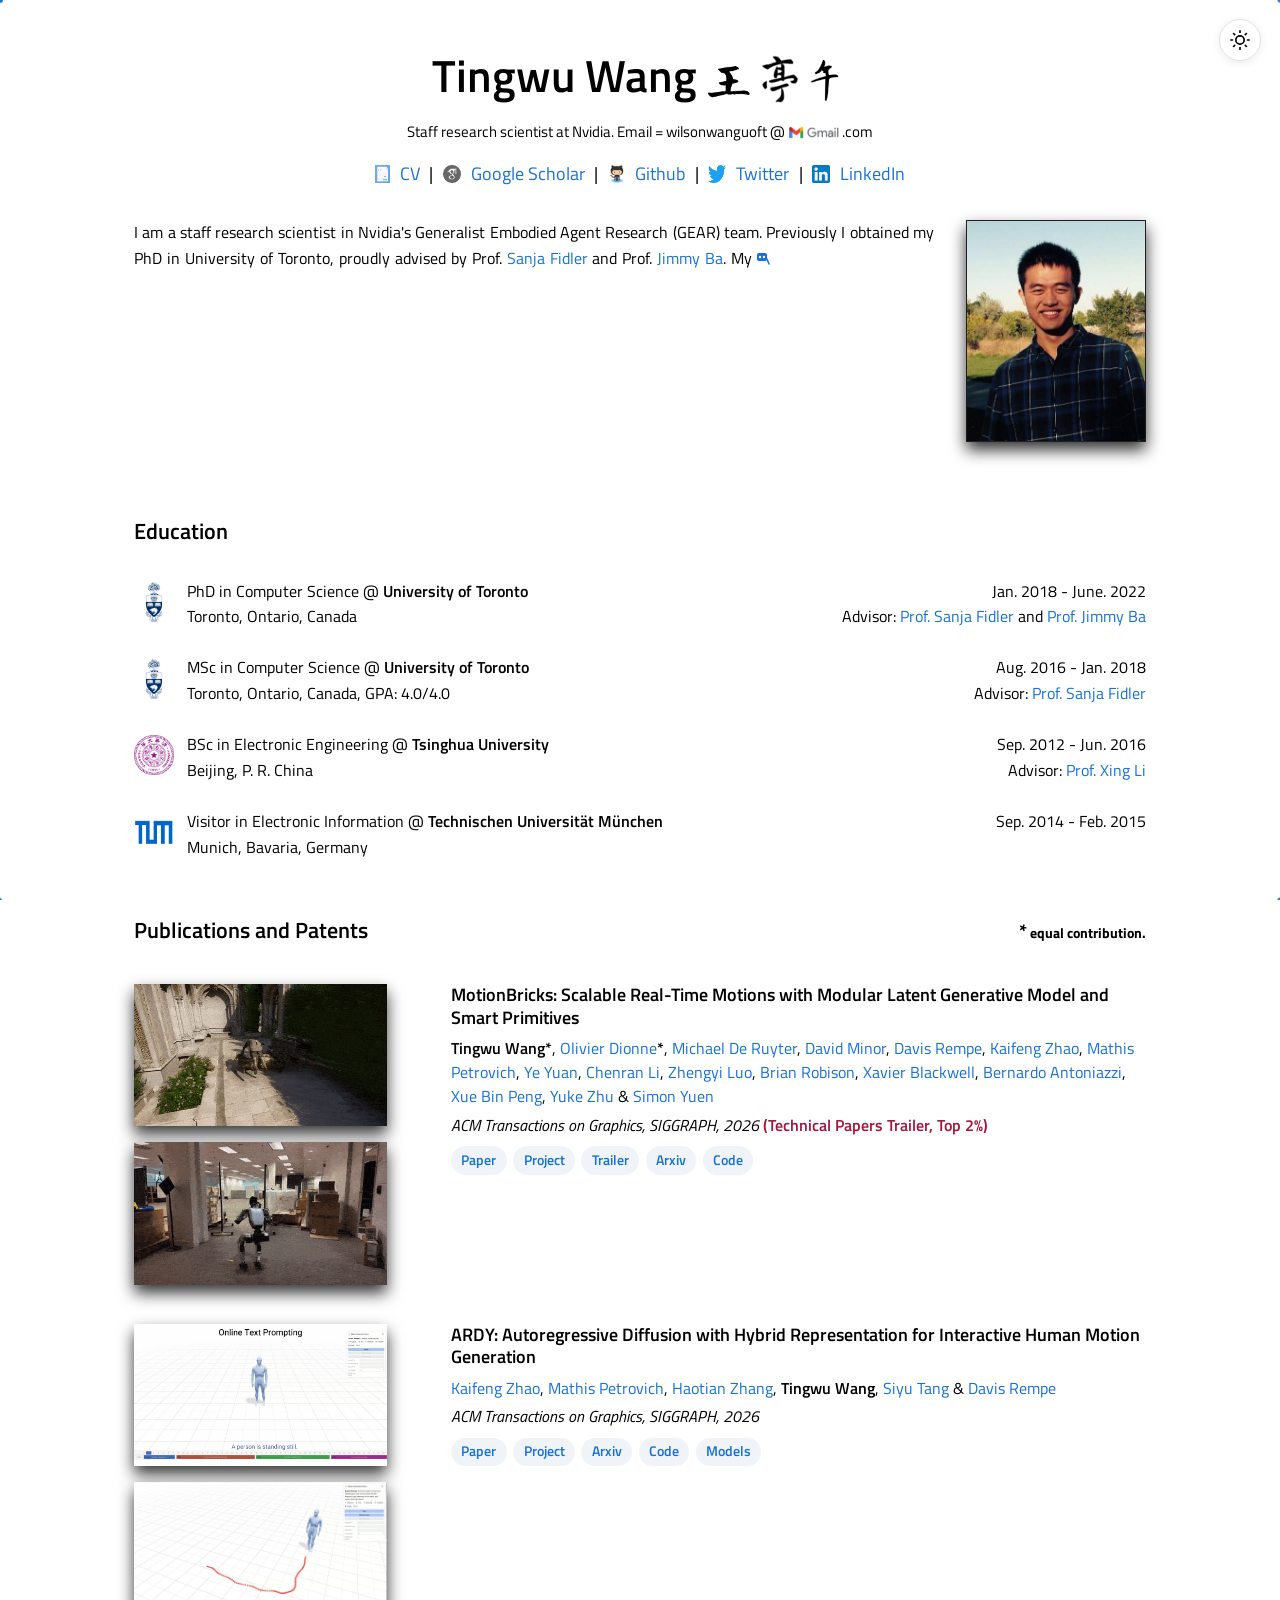
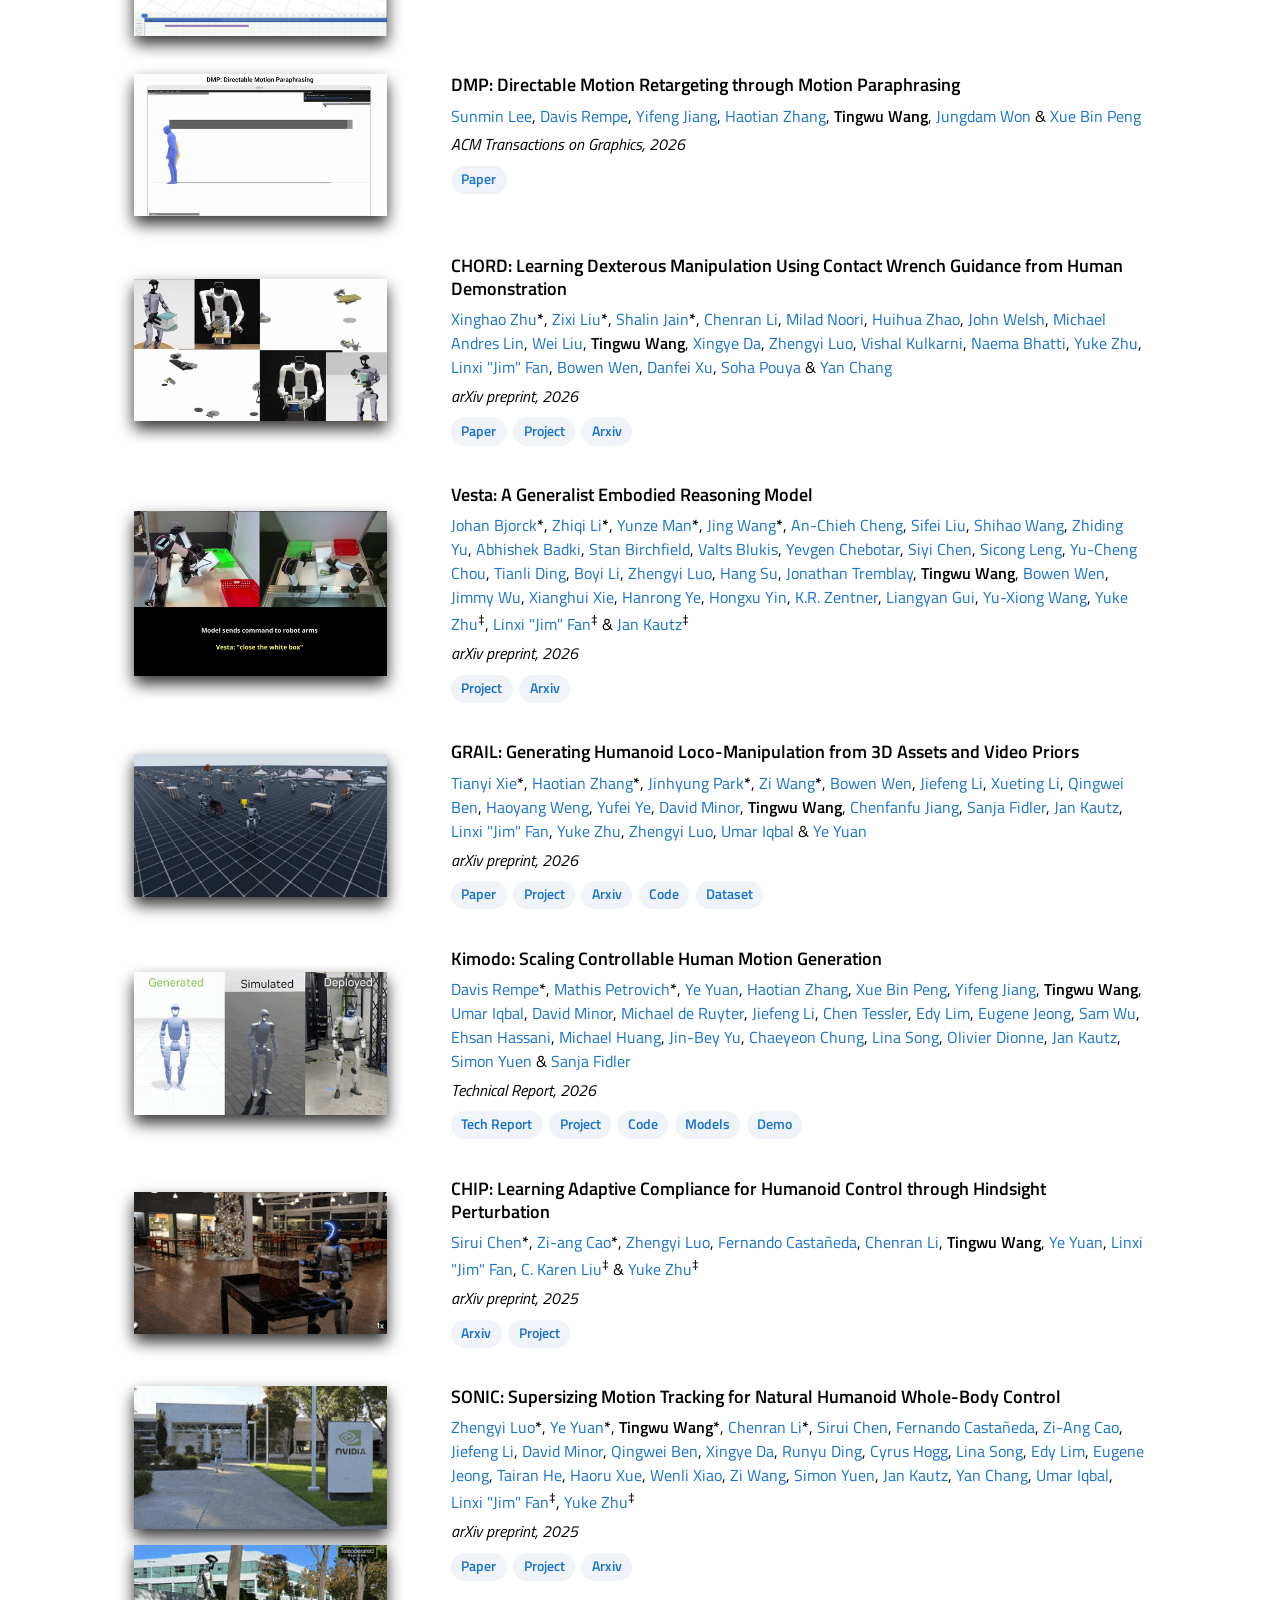
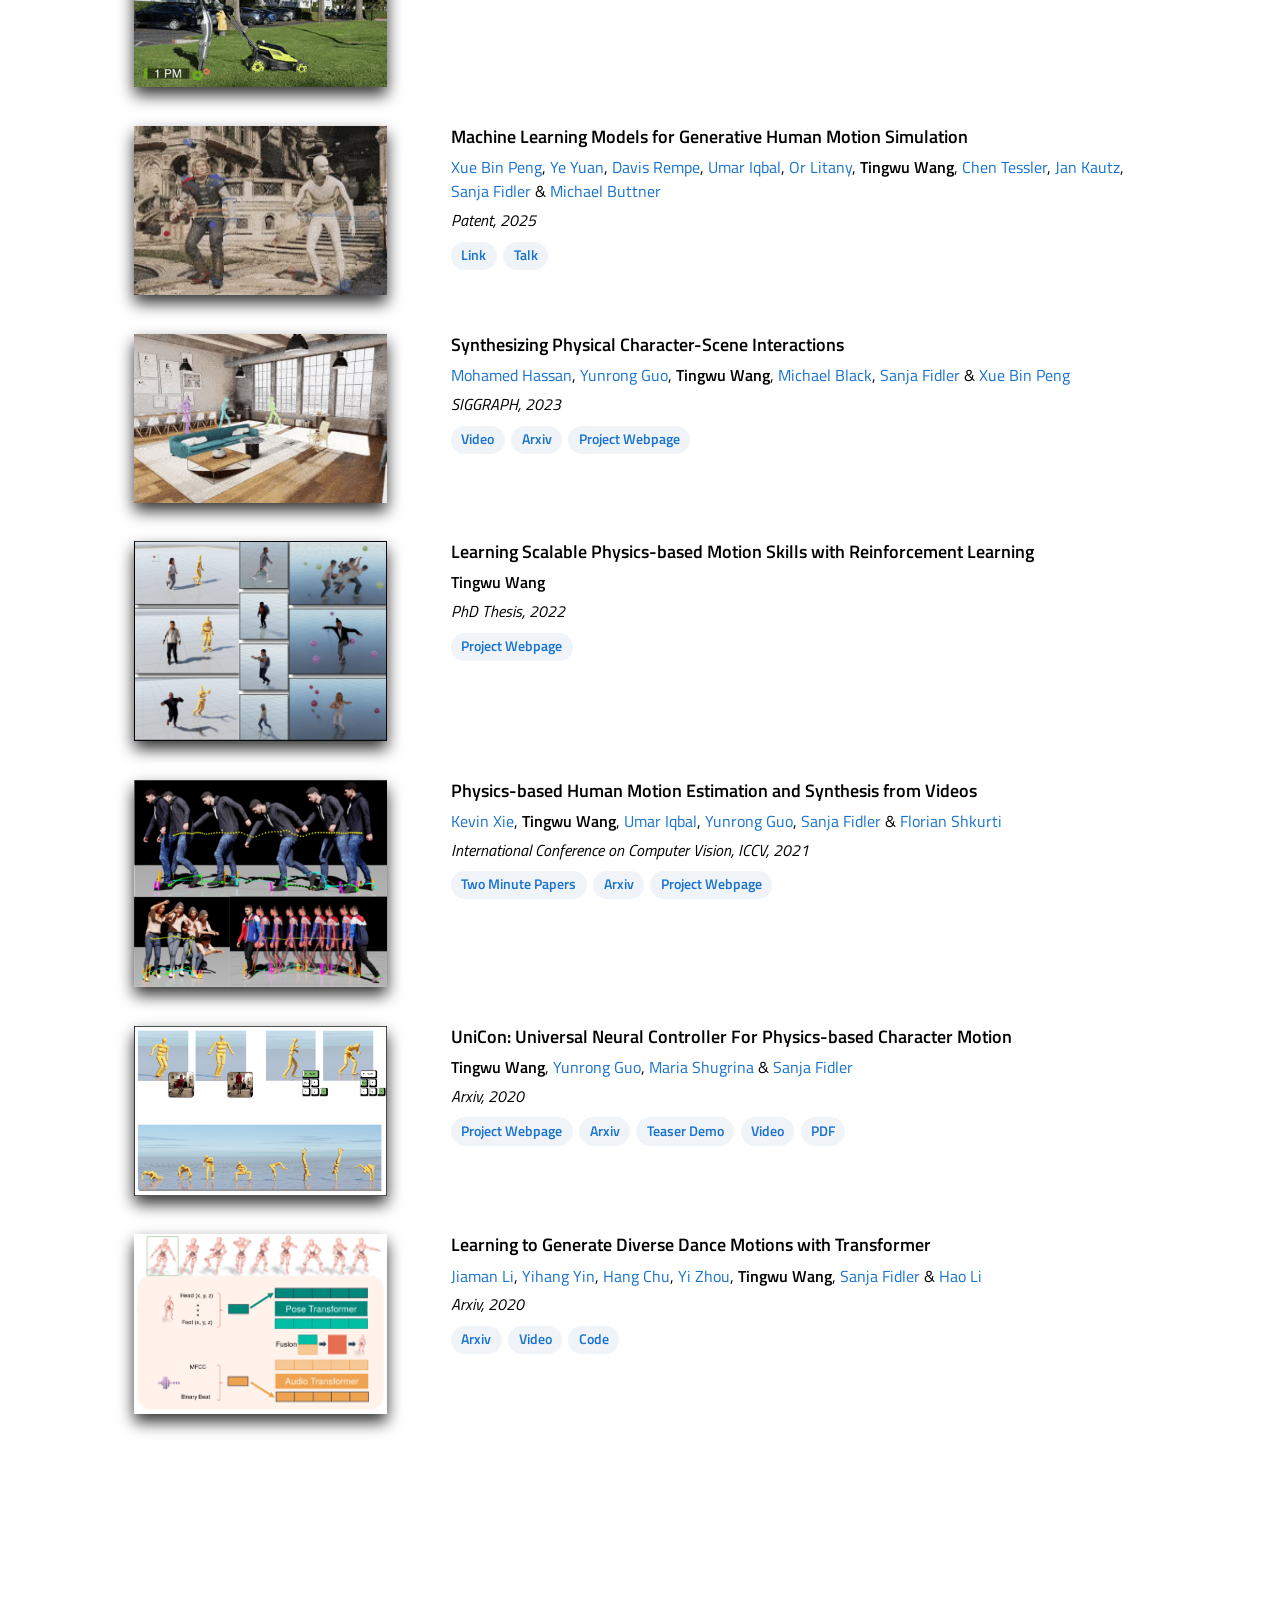
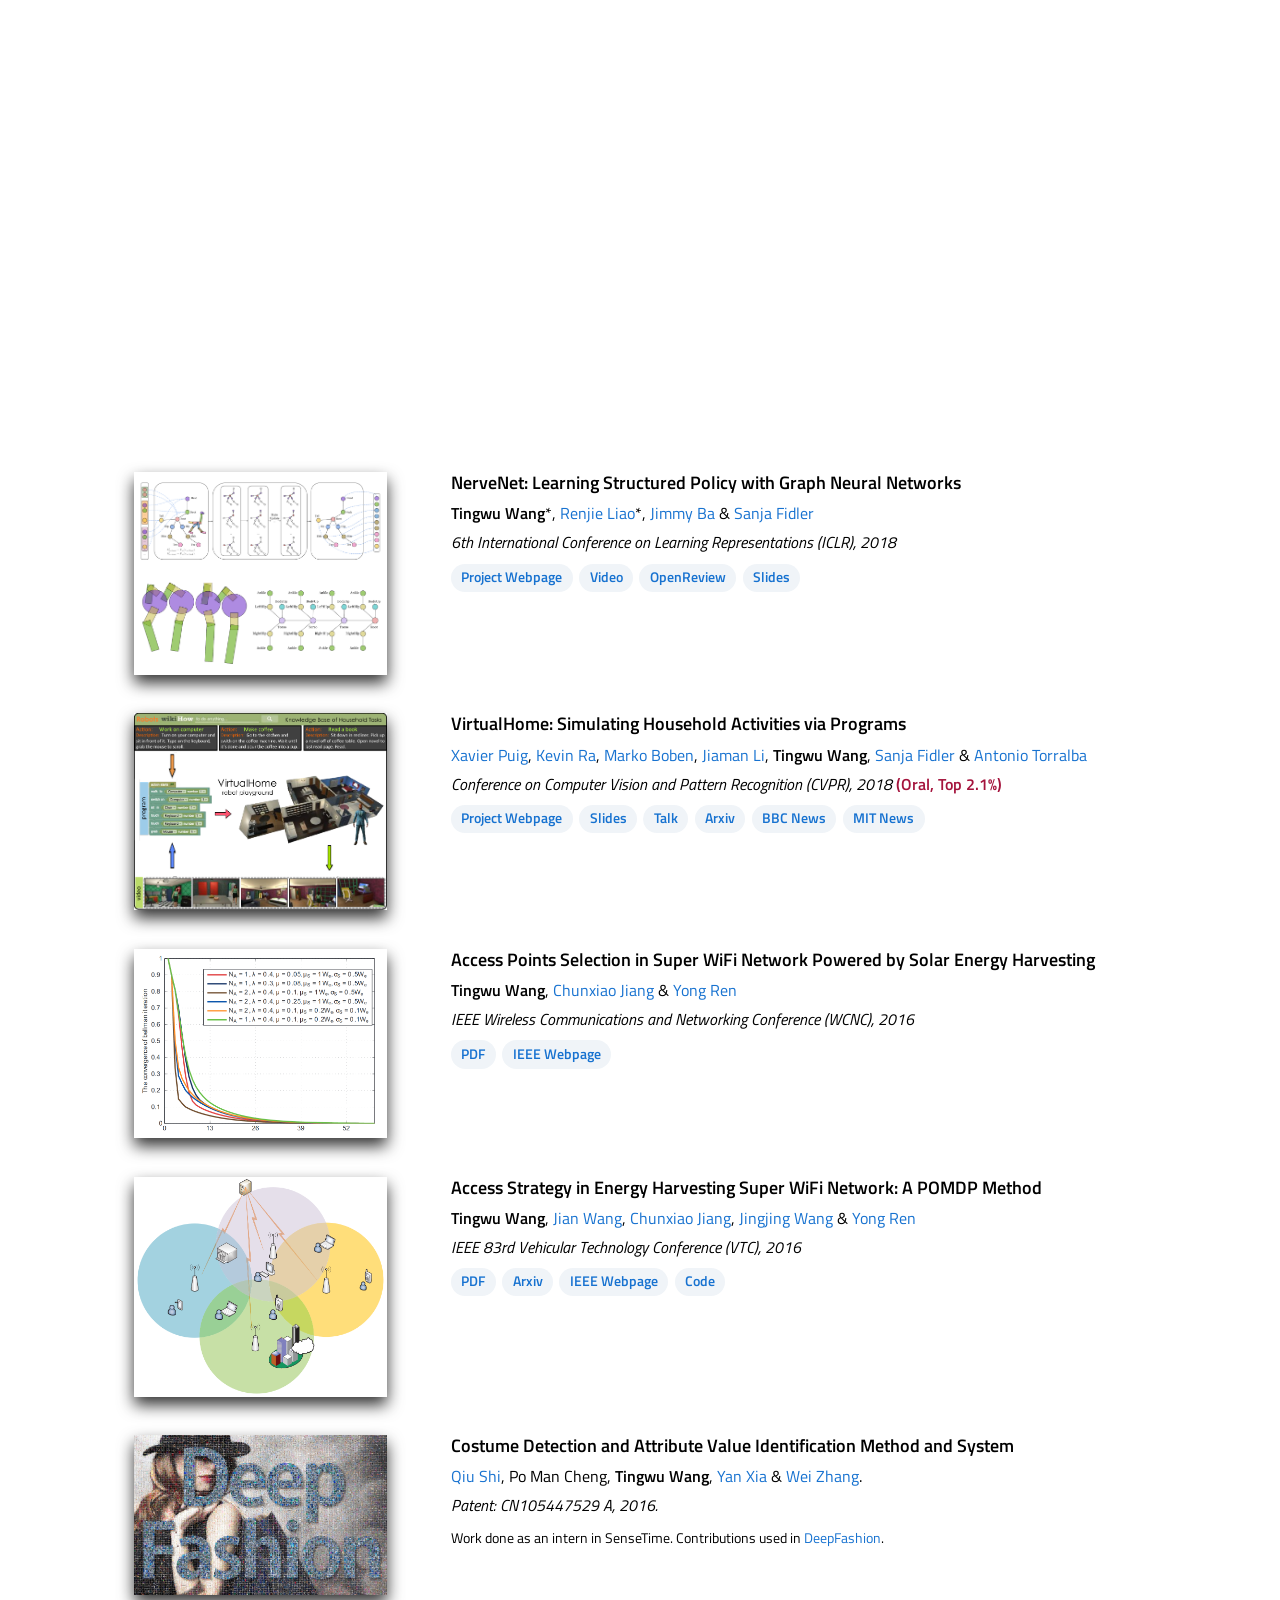
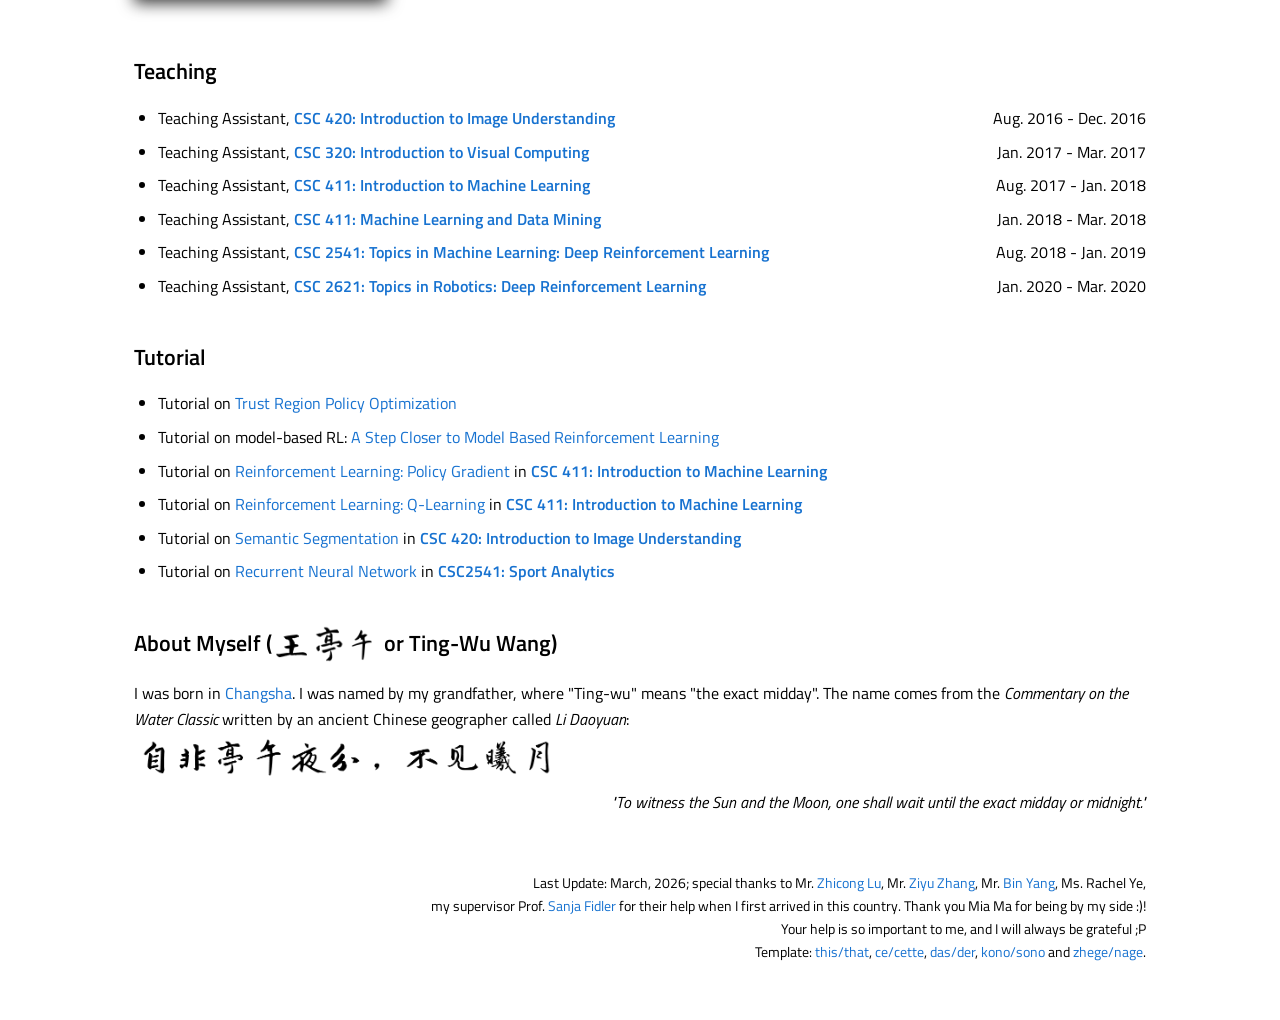
==== index.html @ e931c0aa "add ARDY and DMP papers with teasers Co-Authored-By: Claude Fable 5 <noreply@anthropic.com>" ====
<!DOCTYPE html>
<html lang="en">
    <head>
        <meta charset="utf-8">
        <meta name="viewport" content="width=device-width, initial-scale=1">
        <title>Tingwu Wang</title>
        <meta name="description" content="Homepage of Tingwu Wang, Staff Research Scientist at NVIDIA GEAR">
        <link rel="canonical" href="https://tingwuwang.github.io/">

        <!-- Apply theme before paint to avoid a flash. Default follows the
             visitor's local time — "the exact midday or midnight" — unless they
             have made a manual choice (stored in localStorage). -->
        <script>
          (function () {
            try {
              var stored = localStorage.getItem('theme');
              var dark;
              if (stored) {
                dark = stored === 'dark';
              } else {
                var h = new Date().getHours();
                dark = (h < 7 || h >= 19); // 7am–7pm = midday/light, else midnight/dark
              }
              document.documentElement.setAttribute('data-theme', dark ? 'dark' : 'light');
            } catch (e) {}
          })();
        </script>

        <!-- Favicon + browser UI color -->
        <link rel="icon" href="favicon.svg" type="image/svg+xml">
        <meta name="theme-color" content="#ffffff" media="(prefers-color-scheme: light)">
        <meta name="theme-color" content="#0d1117" media="(prefers-color-scheme: dark)">

        <!-- Open Graph / Twitter card (link previews) -->
        <meta property="og:type" content="website">
        <meta property="og:title" content="Tingwu Wang">
        <meta property="og:description" content="Staff Research Scientist at NVIDIA GEAR — scalable, robust, generalist motion skills bridging the virtual and real worlds.">
        <meta property="og:url" content="https://tingwuwang.github.io/">
        <meta property="og:image" content="https://tingwuwang.github.io/resources/tingwu_head.jpg">
        <meta name="twitter:card" content="summary">
        <meta name="twitter:title" content="Tingwu Wang">
        <meta name="twitter:description" content="Staff Research Scientist at NVIDIA GEAR — scalable, robust, generalist motion skills bridging the virtual and real worlds.">
        <meta name="twitter:image" content="https://tingwuwang.github.io/resources/tingwu_head.jpg">

        <!-- Preconnect for Google Fonts -->
        <link rel="preconnect" href="https://fonts.googleapis.com">
        <link rel="preconnect" href="https://fonts.gstatic.com" crossorigin>
        <link href="https://fonts.googleapis.com/css2?family=Titillium+Web:ital,wght@0,300;0,400;0,600;0,700;1,300;1,400;1,600&display=swap" rel="stylesheet">

        <link rel="stylesheet" href="style.css">

        <!-- Google Analytics (placeholder) -->
        <!--
        <script async src="https://www.googletagmanager.com/gtag/js?id=G-XXXXXXXXXX"></script>
        <script>
            window.dataLayer = window.dataLayer || [];
            function gtag(){dataLayer.push(arguments);}
            gtag('js', new Date());
            gtag('config', 'G-XXXXXXXXXX');
        </script>
        -->

        <!-- Structured data for search engines -->
        <script type="application/ld+json">
        {
          "@context": "https://schema.org",
          "@type": "Person",
          "name": "Tingwu Wang",
          "alternateName": "王亭午",
          "jobTitle": "Staff Research Scientist",
          "worksFor": { "@type": "Organization", "name": "NVIDIA" },
          "alumniOf": [
            { "@type": "CollegeOrUniversity", "name": "University of Toronto" },
            { "@type": "CollegeOrUniversity", "name": "Tsinghua University" }
          ],
          "url": "https://tingwuwang.github.io/",
          "image": "https://tingwuwang.github.io/resources/tingwu_head.jpg",
          "sameAs": [
            "https://scholar.google.com/citations?user=HvJj-pEAAAAJ&hl=en",
            "https://github.com/WilsonWangTHU/",
            "https://twitter.com/TingwuWang",
            "https://www.linkedin.com/in/tingwu-wang-3a592baa/"
          ]
        }
        </script>
    </head>

    <body>
        <canvas id="particle-canvas" aria-hidden="true"></canvas>

        <button class="theme-toggle" type="button" aria-label="Switch to dark theme">
            <svg class="icon-moon" viewBox="0 0 24 24" fill="none" stroke="currentColor" stroke-width="2" stroke-linecap="round" stroke-linejoin="round" aria-hidden="true">
                <path d="M21 12.79A9 9 0 1 1 11.21 3 7 7 0 0 0 21 12.79z"/>
            </svg>
            <svg class="icon-sun" viewBox="0 0 24 24" fill="none" stroke="currentColor" stroke-width="2" stroke-linecap="round" stroke-linejoin="round" aria-hidden="true">
                <circle cx="12" cy="12" r="5"/>
                <line x1="12" y1="1" x2="12" y2="3"/>
                <line x1="12" y1="21" x2="12" y2="23"/>
                <line x1="4.22" y1="4.22" x2="5.64" y2="5.64"/>
                <line x1="18.36" y1="18.36" x2="19.78" y2="19.78"/>
                <line x1="1" y1="12" x2="3" y2="12"/>
                <line x1="21" y1="12" x2="23" y2="12"/>
                <line x1="4.22" y1="19.78" x2="5.64" y2="18.36"/>
                <line x1="18.36" y1="5.64" x2="19.78" y2="4.22"/>
            </svg>
        </button>

        <main class="site-container">

            <!-- ===== Hero / About ===== -->
            <section class="hero" id="about">
                <h1 class="hero-name">Tingwu Wang<img src="resources/tingwu.png" alt="Chinese characters for Tingwu"></h1>
                <p class="hero-contact">
                    Staff research scientist at Nvidia. Email = wilsonwanguoft @ <img style="height:14px; position:relative; top:2px;" src="resources/mail-gmail-logo-2020-ogp.png" alt="Gmail"> .com
                </p>
                <div class="hero-links">
                    <img src="resources/cv.jpg" alt="CV icon" style="width:15px; height:18px;">
                    <a href="resources/cv.pdf">CV</a>
                    <span class="link-sep">|</span>
                    <img src="resources/gscholar-button_inactive.svg" alt="Google Scholar icon">
                    <a href="https://scholar.google.com/citations?user=HvJj-pEAAAAJ&hl=en">Google Scholar</a>
                    <span class="link-sep">|</span>
                    <img src="resources/github.png" alt="GitHub icon">
                    <a href="https://github.com/WilsonWangTHU/">Github</a>
                    <span class="link-sep">|</span>
                    <img src="resources/twitter.png" alt="Twitter icon">
                    <a href="https://twitter.com/TingwuWang">Twitter</a>
                    <span class="link-sep">|</span>
                    <img src="resources/linkedin.png" alt="LinkedIn icon">
                    <a href="https://www.linkedin.com/in/tingwu-wang-3a592baa/">LinkedIn</a>
                </div>

                <div class="hero-bio">
                    <div class="hero-bio-text">
                        <p>
                            I am a staff research scientist in Nvidia's Generalist Embodied Agent Research (GEAR) team.
                            Previously I obtained my PhD in University of Toronto, proudly advised by Prof. <a href="http://www.cs.utoronto.ca/%7Efidler/">Sanja Fidler</a>
                            and Prof. <a href="https://jimmylba.github.io/">Jimmy Ba</a>.
                            My name is pronounced as <a href="https://translate.google.com/#zh-CN/zh-CN/%E4%BA%AD%E5%8D%88">Ting-Wu</a>, and it means "midday" in Chinese.
                        </p>
                        <p>
                            My research experience ranges widely from developing animation motion engines to deploying real robots.
                            Since my PhD, I have been dedicated to exploring a central theme: creating scalable, robust, and generalist motion skills that seamlessly bridge the virtual and real worlds.
                        </p>
                    </div>
                    <div class="hero-bio-photo">
                        <img src="resources/tingwu_head.jpg" alt="Photo of Tingwu Wang">
                    </div>
                </div>
            </section>

            <!-- ===== Education ===== -->
            <section id="education">
                <h2 class="section-heading">Education</h2>
                <ul class="edu-list">
                    <li class="edu-item animate-on-scroll">
                        <img src="resources/ut.png" alt="University of Toronto logo" loading="lazy">
                        <div class="edu-item-content">
                            <div class="edu-item-row">
                                <span>PhD in Computer Science @ <strong>University of Toronto</strong></span>
                                <span class="date">Jan. 2018 - June. 2022</span>
                            </div>
                            <div class="edu-item-row">
                                <span>Toronto, Ontario, Canada</span>
                                <span>Advisor: <a href="http://www.cs.utoronto.ca/%7Efidler/">Prof. Sanja Fidler</a> and <a href="https://jimmylba.github.io/">Prof. Jimmy Ba</a></span>
                            </div>
                        </div>
                    </li>
                    <li class="edu-item animate-on-scroll">
                        <img src="resources/ut.png" alt="University of Toronto logo" loading="lazy">
                        <div class="edu-item-content">
                            <div class="edu-item-row">
                                <span>MSc in Computer Science @ <strong>University of Toronto</strong></span>
                                <span class="date">Aug. 2016 - Jan. 2018</span>
                            </div>
                            <div class="edu-item-row">
                                <span>Toronto, Ontario, Canada, GPA: 4.0/4.0</span>
                                <span>Advisor: <a href="http://www.cs.utoronto.ca/%7Efidler/">Prof. Sanja Fidler</a></span>
                            </div>
                        </div>
                    </li>
                    <li class="edu-item animate-on-scroll">
                        <img src="resources/thu.png" alt="Tsinghua University logo" loading="lazy">
                        <div class="edu-item-content">
                            <div class="edu-item-row">
                                <span>BSc in Electronic Engineering @ <strong>Tsinghua University</strong></span>
                                <span class="date">Sep. 2012 - Jun. 2016</span>
                            </div>
                            <div class="edu-item-row">
                                <span>Beijing, P. R. China</span>
                                <span>Advisor: <a href="https://scholar.google.com/citations?user=YMUXzZMAAAAJ&hl=en">Prof. Xing Li</a></span>
                            </div>
                        </div>
                    </li>
                    <li class="edu-item animate-on-scroll">
                        <img src="resources/tum.png" alt="TU Munich logo" loading="lazy">
                        <div class="edu-item-content">
                            <div class="edu-item-row">
                                <span>Visitor in Electronic Information @ <strong>Technischen Universit&#228;t M&#252;nchen</strong></span>
                                <span class="date">Sep. 2014 - Feb. 2015</span>
                            </div>
                            <div class="edu-item-row">
                                <span>Munich, Bavaria, Germany</span>
                            </div>
                        </div>
                    </li>
                </ul>
            </section>

            <!-- ===== Publications and Patents ===== -->
            <section id="publications">
                <div class="section-heading-row">
                    <h2 class="section-heading">Publications and Patents</h2>
                    <span class="equal-contrib-note"><span style="font-size:1.3em;">*</span> equal contribution.</span>
                </div>

                <!-- MotionBricks -->
                <article class="pub-card animate-on-scroll">
                    <div class="pub-card-thumb">
                        <video class="lazy-video" loop muted playsinline preload="none" poster="resources/motionbricks_animation_teaser.poster.jpg" aria-label="MotionBricks animation teaser">
                            <source src="resources/motionbricks_animation_teaser.mp4" type="video/mp4">
                        </video>
                        <video class="lazy-video" loop muted playsinline preload="none" poster="resources/motionbricks_robotics_teaser.poster.jpg" aria-label="MotionBricks robotics teaser">
                            <source src="resources/motionbricks_robotics_teaser.mp4" type="video/mp4">
                        </video>
                    </div>
                    <div class="pub-card-info">
                        <h3 class="pub-title">MotionBricks: Scalable Real-Time Motions with Modular Latent Generative Model and Smart Primitives</h3>
                        <p class="pub-authors">
                            <strong>Tingwu Wang*</strong>,
                            <a href="https://www.linkedin.com/in/odionne/">Olivier Dionne</a><strong>*</strong>,
                            <a href="https://www.linkedin.com/in/michael-de-ruyter-3649ba/">Michael De Ruyter</a>,
                            <a href="https://www.linkedin.com/in/david-minor-992295a8">David Minor</a>,
                            <a href="https://davrempe.github.io/">Davis Rempe</a>,
                            <a href="https://zkf1997.github.io/">Kaifeng Zhao</a>,
                            <a href="https://mathis.petrovich.fr/">Mathis Petrovich</a>,
                            <a href="https://ye-yuan.com/">Ye Yuan</a>,
                            <a href="https://scholar.google.com/citations?user=O_PbKNMAAAAJ">Chenran Li</a>,
                            <a href="https://www.zhengyiluo.com/">Zhengyi Luo</a>,
                            <a href="https://www.linkedin.com/in/brianrobison/">Brian Robison</a>,
                            <a href="https://orcid.org/0009-0001-9905-4409">Xavier Blackwell</a>,
                            <a href="https://www.linkedin.com/in/bernardoantoniazzi/">Bernardo Antoniazzi</a>,
                            <a href="https://xbpeng.github.io/">Xue Bin Peng</a>,
                            <a href="https://yukezhu.me">Yuke Zhu</a> &amp;
                            <a href="https://www.linkedin.com/in/simon-yuen-68ba851">Simon Yuen</a>
                        </p>
                        <p class="pub-venue"><em>ACM Transactions on Graphics, SIGGRAPH</em>, 2026 <strong class="pub-highlight">(Technical Papers Trailer, Top 2%)</strong></p>
                        <div class="pub-links">
                            <a href="https://research.nvidia.com/labs/gear/motionbricks/pdfs/motionbricks_siggraph_2026.pdf">Paper</a>
                            <a href="https://nvlabs.github.io/motionbricks">Project</a>
                            <a href="https://www.youtube.com/watch?v=sIcGH3M5yPc">Trailer</a>
                            <a href="https://arxiv.org/abs/2604.24833">Arxiv</a>
                            <a href="https://github.com/NVlabs/GR00T-WholeBodyControl/tree/main/motionbricks">Code</a>
                        </div>
                    </div>
                </article>

                <!-- ARDY -->
                <article class="pub-card animate-on-scroll">
                    <div class="pub-card-thumb">
                        <video class="lazy-video" loop muted playsinline preload="none" poster="resources/ardy_text_teaser.poster.jpg" aria-label="ARDY online text-to-motion teaser">
                            <source src="resources/ardy_text_teaser.mp4" type="video/mp4">
                        </video>
                        <video class="lazy-video" loop muted playsinline preload="none" poster="resources/ardy_constraint_teaser.poster.jpg" aria-label="ARDY kinematically constrained motion teaser">
                            <source src="resources/ardy_constraint_teaser.mp4" type="video/mp4">
                        </video>
                    </div>
                    <div class="pub-card-info">
                        <h3 class="pub-title">ARDY: Autoregressive Diffusion with Hybrid Representation for Interactive Human Motion Generation</h3>
                        <p class="pub-authors">
                            <a href="https://zkf1997.github.io/">Kaifeng Zhao</a>,
                            <a href="https://mathis.petrovich.fr/">Mathis Petrovich</a>,
                            <a href="https://cs.stanford.edu/~haotianz/">Haotian Zhang</a>,
                            <strong>Tingwu Wang</strong>,
                            <a href="https://vlg.inf.ethz.ch/team/Prof-Dr-Siyu-Tang.html">Siyu Tang</a> &amp;
                            <a href="https://davrempe.github.io/">Davis Rempe</a>
                        </p>
                        <p class="pub-venue"><em>ACM Transactions on Graphics, SIGGRAPH</em>, 2026</p>
                        <div class="pub-links">
                            <a href="https://research.nvidia.com/labs/sil/projects/ardy/assets/ardy_paper.pdf">Paper</a>
                            <a href="https://research.nvidia.com/labs/sil/projects/ardy/">Project</a>
                            <a href="https://arxiv.org/abs/2607.08741">Arxiv</a>
                            <a href="https://github.com/nv-tlabs/ardy">Code</a>
                            <a href="https://huggingface.co/collections/nvidia/ardy">Models</a>
                        </div>
                    </div>
                </article>

                <!-- DMP -->
                <article class="pub-card animate-on-scroll">
                    <div class="pub-card-thumb">
                        <video class="lazy-video" loop muted playsinline preload="none" poster="resources/dmp_teaser.poster.jpg" aria-label="DMP directable motion retargeting teaser">
                            <source src="resources/dmp_teaser.mp4" type="video/mp4">
                        </video>
                    </div>
                    <div class="pub-card-info">
                        <h3 class="pub-title">DMP: Directable Motion Retargeting through Motion Paraphrasing</h3>
                        <p class="pub-authors">
                            <a href="https://sunny-codes.github.io/">Sunmin Lee</a>,
                            <a href="https://davrempe.github.io/">Davis Rempe</a>,
                            <a href="https://cs.stanford.edu/~yifengj/">Yifeng Jiang</a>,
                            <a href="https://cs.stanford.edu/~haotianz/">Haotian Zhang</a>,
                            <strong>Tingwu Wang</strong>,
                            <a href="https://sites.google.com/view/jungdam/home">Jungdam Won</a> &amp;
                            <a href="https://xbpeng.github.io/">Xue Bin Peng</a>
                        </p>
                        <p class="pub-venue"><em>ACM Transactions on Graphics</em>, 2026</p>
                        <div class="pub-links">
                            <a href="https://dl.acm.org/doi/10.1145/3829359">Paper</a>
                        </div>
                    </div>
                </article>

                <!-- CHORD -->
                <article class="pub-card animate-on-scroll">
                    <div class="pub-card-thumb">
                        <video class="lazy-video" loop muted playsinline preload="none" poster="resources/chord_teaser.poster.jpg" aria-label="CHORD dexterous manipulation teaser">
                            <source src="resources/chord_teaser.mp4" type="video/mp4">
                        </video>
                    </div>
                    <div class="pub-card-info">
                        <h3 class="pub-title">CHORD: Learning Dexterous Manipulation Using Contact Wrench Guidance from Human Demonstration</h3>
                        <p class="pub-authors">
                            <a href="https://rolandzhu.github.io/">Xinghao Zhu</a><strong>*</strong>,
                            <a href="https://scholar.google.com/citations?user=4eeVPBoAAAAJ">Zixi Liu</a><strong>*</strong>,
                            <a href="https://shalin-jain.github.io/">Shalin Jain</a><strong>*</strong>,
                            <a href="https://scholar.google.com/citations?user=O_PbKNMAAAAJ">Chenran Li</a>,
                            <a href="https://www.linkedin.com/in/milad-noori-2854b8191/">Milad Noori</a>,
                            <a href="https://scholar.google.com/citations?user=kHhrz8EAAAAJ">Huihua Zhao</a>,
                            <a href="https://www.linkedin.com/in/john-welsh-213126183/">John Welsh</a>,
                            <a href="https://www.michaelalin.com/">Michael Andres Lin</a>,
                            <a href="https://scholar.google.com/citations?user=phi1B-0AAAAJ">Wei Liu</a>,
                            <strong>Tingwu Wang</strong>,
                            <a href="https://scholar.google.com/citations?user=5lwj5vIAAAAJ">Xingye Da</a>,
                            <a href="https://www.zhengyiluo.com/">Zhengyi Luo</a>,
                            <a href="https://www.linkedin.com/in/vishkul/">Vishal Kulkarni</a>,
                            <a href="https://www.linkedin.com/in/naemabhatti/">Naema Bhatti</a>,
                            <a href="https://yukezhu.me">Yuke Zhu</a>,
                            <a href="https://jimfan.me">Linxi "Jim" Fan</a>,
                            <a href="https://wenbowen123.github.io/">Bowen Wen</a>,
                            <a href="https://faculty.cc.gatech.edu/~danfei/">Danfei Xu</a>,
                            <a href="https://scholar.google.com/citations?user=qns86fUAAAAJ">Soha Pouya</a> &amp;
                            <a href="https://www.linkedin.com/in/yanchang1">Yan Chang</a>
                        </p>
                        <p class="pub-venue"><em>arXiv preprint</em>, 2026</p>
                        <div class="pub-links">
                            <a href="https://nvidia-isaac.github.io/video_to_data/chord/chord.pdf">Paper</a>
                            <a href="https://nvidia-isaac.github.io/video_to_data/chord/">Project</a>
                            <a href="https://arxiv.org/abs/2607.00033">Arxiv</a>
                        </div>
                    </div>
                </article>

                <!-- Vesta -->
                <article class="pub-card animate-on-scroll">
                    <div class="pub-card-thumb">
                        <video class="lazy-video" loop muted playsinline preload="none" poster="resources/vesta_teaser.poster.jpg" aria-label="Vesta packing candies robot demo">
                            <source src="resources/vesta_teaser.mp4" type="video/mp4">
                        </video>
                    </div>
                    <div class="pub-card-info">
                        <h3 class="pub-title">Vesta: A Generalist Embodied Reasoning Model</h3>
                        <p class="pub-authors">
                            <a href="https://research.nvidia.com/person/johan-bjorck">Johan Bjorck</a><strong>*</strong>,
                            <a href="https://zhiqi-li.github.io/">Zhiqi Li</a><strong>*</strong>,
                            <a href="https://yunzeman.github.io/">Yunze Man</a><strong>*</strong>,
                            <a href="https://www.linkedin.com/in/jing-wang-457a67153/">Jing Wang</a><strong>*</strong>,
                            <a href="https://www.anjiecheng.me/">An-Chieh Cheng</a>,
                            <a href="https://sifeiliu.net/">Sifei Liu</a>,
                            <a href="https://exiawsh.github.io/">Shihao Wang</a>,
                            <a href="https://chrisding.github.io/">Zhiding Yu</a>,
                            <a href="https://abadki.github.io/">Abhishek Badki</a>,
                            <a href="https://sbirchfield.github.io/">Stan Birchfield</a>,
                            <a href="https://scholar.google.com/citations?user=i9-GzNYAAAAJ">Valts Blukis</a>,
                            <a href="https://scholar.google.com/citations?user=ADkiClQAAAAJ">Yevgen Chebotar</a>,
                            <a href="https://chicychen.github.io/">Siyi Chen</a>,
                            <a href="https://lengsicong.github.io/">Sicong Leng</a>,
                            <a href="https://johnson111788.github.io/">Yu-Cheng Chou</a>,
                            <a href="https://scholar.google.com/citations?user=_AoZDGEAAAAJ">Tianli Ding</a>,
                            <a href="https://sites.google.com/site/boyilics/">Boyi Li</a>,
                            <a href="https://www.zhengyiluo.com/">Zhengyi Luo</a>,
                            <a href="https://suhangpro.github.io/">Hang Su</a>,
                            <a href="https://research.nvidia.com/person/jonathan-tremblay">Jonathan Tremblay</a>,
                            <strong>Tingwu Wang</strong>,
                            <a href="https://wenbowen123.github.io/">Bowen Wen</a>,
                            <a href="https://jimmyyhwu.github.io/">Jimmy Wu</a>,
                            <a href="https://xiexh20.github.io/">Xianghui Xie</a>,
                            <a href="https://sites.google.com/site/yhrspace/">Hanrong Ye</a>,
                            <a href="https://hongxu-yin.github.io/">Hongxu Yin</a>,
                            <a href="https://zentner.io/">K.R. Zentner</a>,
                            <a href="https://lgui.web.illinois.edu/">Liangyan Gui</a>,
                            <a href="https://yxw.cs.illinois.edu/">Yu-Xiong Wang</a>,
                            <a href="https://yukezhu.me">Yuke Zhu</a><sup>&#8225;</sup>,
                            <a href="https://jimfan.me">Linxi "Jim" Fan</a><sup>&#8225;</sup> &amp;
                            <a href="https://jankautz.com/">Jan Kautz</a><sup>&#8225;</sup>
                        </p>
                        <p class="pub-venue"><em>arXiv preprint</em>, 2026</p>
                        <div class="pub-links">
                            <a href="https://research.nvidia.com/labs/gear/vesta/">Project</a>
                            <a href="https://arxiv.org/abs/2606.20905">Arxiv</a>
                        </div>
                    </div>
                </article>

                <!-- GRAIL -->
                <article class="pub-card animate-on-scroll">
                    <div class="pub-card-thumb">
                        <video class="lazy-video" loop muted playsinline preload="none" poster="resources/grail_teaser.poster.jpg" aria-label="GRAIL humanoid loco-manipulation teaser">
                            <source src="resources/grail_teaser.mp4" type="video/mp4">
                        </video>
                    </div>
                    <div class="pub-card-info">
                        <h3 class="pub-title">GRAIL: Generating Humanoid Loco-Manipulation from 3D Assets and Video Priors</h3>
                        <p class="pub-authors">
                            <a href="https://xpandora.github.io/">Tianyi Xie</a><strong>*</strong>,
                            <a href="https://cs.stanford.edu/~haotianz/">Haotian Zhang</a><strong>*</strong>,
                            <a href="https://jindapark.github.io/">Jinhyung Park</a><strong>*</strong>,
                            <a href="https://www.linkedin.com/in/zi-wang-b675aa236">Zi Wang</a><strong>*</strong>,
                            <a href="https://wenbowen123.github.io/">Bowen Wen</a>,
                            <a href="https://jeffli.site/">Jiefeng Li</a>,
                            <a href="https://sunshineatnoon.github.io/">Xueting Li</a>,
                            <a href="https://www.qingweiben.com/">Qingwei Ben</a>,
                            <a href="https://haoyangweng.pages.dev/">Haoyang Weng</a>,
                            <a href="https://judyye.github.io/">Yufei Ye</a>,
                            <a href="https://www.linkedin.com/in/david-minor-992295a8">David Minor</a>,
                            <strong>Tingwu Wang</strong>,
                            <a href="https://www.math.ucla.edu/%7Ecffjiang/">Chenfanfu Jiang</a>,
                            <a href="https://www.cs.utoronto.ca/%7Efidler/">Sanja Fidler</a>,
                            <a href="https://jankautz.com/">Jan Kautz</a>,
                            <a href="https://jimfan.me">Linxi "Jim" Fan</a>,
                            <a href="https://yukezhu.me">Yuke Zhu</a>,
                            <a href="https://www.zhengyiluo.com/">Zhengyi Luo</a>,
                            <a href="https://www.umariqbal.info/">Umar Iqbal</a> &amp;
                            <a href="https://www.ye-yuan.com/">Ye Yuan</a>
                        </p>
                        <p class="pub-venue"><em>arXiv preprint</em>, 2026</p>
                        <div class="pub-links">
                            <a href="https://research.nvidia.com/labs/dair/grail/static/pdf/GRAIL.pdf">Paper</a>
                            <a href="https://research.nvidia.com/labs/dair/grail/">Project</a>
                            <a href="https://arxiv.org/abs/2606.05160">Arxiv</a>
                            <a href="https://github.com/NVlabs/GRAIL/">Code</a>
                            <a href="https://huggingface.co/datasets/nvidia/PhysicalAI-Robotics-Locomanipulation-GRAIL">Dataset</a>
                        </div>
                    </div>
                </article>

                <!-- Kimodo -->
                <article class="pub-card animate-on-scroll">
                    <div class="pub-card-thumb">
                        <video class="lazy-video" loop muted playsinline preload="none" poster="resources/teaser_kimodo.poster.jpg" aria-label="Kimodo controllable 3D motion generation">
                            <source src="resources/teaser_kimodo.mp4" type="video/mp4">
                        </video>
                    </div>
                    <div class="pub-card-info">
                        <h3 class="pub-title">Kimodo: Scaling Controllable Human Motion Generation</h3>
                        <p class="pub-authors">
                            <a href="https://davrempe.github.io/">Davis Rempe</a><strong>*</strong>,
                            <a href="https://mathis.petrovich.fr/">Mathis Petrovich</a><strong>*</strong>,
                            <a href="https://ye-yuan.com/">Ye Yuan</a>,
                            <a href="https://cs.stanford.edu/~haotianz/">Haotian Zhang</a>,
                            <a href="https://xbpeng.github.io/">Xue Bin Peng</a>,
                            <a href="https://cs.stanford.edu/~yifengj/">Yifeng Jiang</a>,
                            <strong>Tingwu Wang</strong>,
                            <a href="https://umariqbal.info/">Umar Iqbal</a>,
                            <a href="https://www.linkedin.com/in/david-minor-992295a8">David Minor</a>,
                            <a href="https://www.linkedin.com/in/michael-de-ruyter-3649ba/">Michael de Ruyter</a>,
                            <a href="https://jeffli.site/">Jiefeng Li</a>,
                            <a href="https://tesslerc.github.io/">Chen Tessler</a>,
                            <a href="https://www.linkedin.com/in/edysusantolim">Edy Lim</a>,
                            <a href="https://www.linkedin.com/in/eugene-ilyoung-jeong-831b074">Eugene Jeong</a>,
                            <a href="https://www.linkedin.com/in/sam-wu-80ba122/">Sam Wu</a>,
                            <a href="https://www.linkedin.com/in/ehsanhm/">Ehsan Hassani</a>,
                            <a href="https://www.linkedin.com/in/chmhuang/">Michael Huang</a>,
                            <a href="https://www.linkedin.com/in/phenixyu/">Jin-Bey Yu</a>,
                            <a href="https://cychungg.github.io/">Chaeyeon Chung</a>,
                            <a href="https://www.linkedin.com/in/linasong">Lina Song</a>,
                            <a href="https://www.linkedin.com/in/odionne/">Olivier Dionne</a>,
                            <a href="https://jankautz.com/">Jan Kautz</a>,
                            <a href="https://www.linkedin.com/in/simon-yuen-68ba851">Simon Yuen</a> &amp;
                            <a href="http://www.cs.toronto.edu/~fidler">Sanja Fidler</a>
                        </p>
                        <p class="pub-venue"><em>Technical Report</em>, 2026</p>
                        <div class="pub-links">
                            <a href="https://research.nvidia.com/labs/sil/projects/kimodo/assets/kimodo_tech_report.pdf">Tech Report</a>
                            <a href="https://research.nvidia.com/labs/sil/projects/kimodo/">Project</a>
                            <a href="https://github.com/nv-tlabs/kimodo">Code</a>
                            <a href="https://huggingface.co/collections/nvidia/kimodo-v1">Models</a>
                            <a href="https://huggingface.co/spaces/nvidia/Kimodo">Demo</a>
                        </div>
                    </div>
                </article>

                <!-- CHIP -->
                <article class="pub-card animate-on-scroll">
                    <div class="pub-card-thumb">
                        <video class="lazy-video" loop muted playsinline preload="none" poster="resources/chip_overview.poster.jpg" aria-label="CHIP humanoid control overview">
                            <source src="resources/chip_overview.mp4" type="video/mp4">
                        </video>
                    </div>
                    <div class="pub-card-info">
                        <h3 class="pub-title">CHIP: Learning Adaptive Compliance for Humanoid Control through Hindsight Perturbation</h3>
                        <p class="pub-authors">
                            <a href="https://ericcsr.github.io/">Sirui Chen</a><strong>*</strong>,
                            <a href="https://zi-ang-cao.github.io/">Zi-ang Cao</a><strong>*</strong>,
                            <a href="https://www.zhengyiluo.com/">Zhengyi Luo</a>,
                            <a href="https://scholar.google.com/citations?user=U9WUBC4AAAAJ">Fernando Casta&#241;eda</a>,
                            <a href="https://scholar.google.com/citations?user=O_PbKNMAAAAJ">Chenran Li</a>,
                            <strong>Tingwu Wang</strong>,
                            <a href="https://www.ye-yuan.com/">Ye Yuan</a>,
                            <a href="https://jimfan.me">Linxi "Jim" Fan</a>,
                            <a href="https://tml.stanford.edu/people/karen-liu">C. Karen Liu</a><sup>&#8225;</sup> &amp;
                            <a href="https://yukezhu.me">Yuke Zhu</a><sup>&#8225;</sup>
                        </p>
                        <p class="pub-venue"><em>arXiv preprint</em>, 2025</p>
                        <div class="pub-links">
                            <a href="https://arxiv.org/abs/2512.14689">Arxiv</a>
                            <a href="https://nvlabs.github.io/CHIP/">Project</a>
                        </div>
                    </div>
                </article>

                <!-- SONIC -->
                <article class="pub-card animate-on-scroll">
                    <div class="pub-card-thumb">
                        <video class="lazy-video" loop muted playsinline preload="none" poster="resources/sonic_overview.poster.jpg" aria-label="SONIC humanoid motion tracking overview">
                            <source src="resources/sonic_overview.mp4" type="video/mp4">
                        </video>
                        <video class="lazy-video" loop muted playsinline preload="none" poster="resources/sonic_lawnmower.poster.jpg" aria-label="SONIC lawnmower demo">
                            <source src="resources/sonic_lawnmower.mp4" type="video/mp4">
                        </video>
                    </div>
                    <div class="pub-card-info">
                        <h3 class="pub-title">SONIC: Supersizing Motion Tracking for Natural Humanoid Whole-Body Control</h3>
                        <p class="pub-authors">
                            <a href="https://www.zhengyiluo.com/">Zhengyi Luo</a><strong>*</strong>,
                            <a href="https://www.ye-yuan.com/">Ye Yuan</a><strong>*</strong>,
                            <strong>Tingwu Wang*</strong>,
                            <a href="https://scholar.google.com/citations?user=O_PbKNMAAAAJ">Chenran Li</a><strong>*</strong>,
                            <a href="https://ericcsr.github.io/">Sirui Chen</a>,
                            <a href="https://scholar.google.com/citations?user=U9WUBC4AAAAJ">Fernando Casta&#241;eda</a>,
                            <a href="https://zi-ang-cao.github.io/">Zi-Ang Cao</a>,
                            <a href="https://jeffli.site/">Jiefeng Li</a>,
                            <a href="https://www.linkedin.com/in/david-minor-992295a8">David Minor</a>,
                            <a href="https://www.qingweiben.com/">Qingwei Ben</a>,
                            <a href="https://scholar.google.com/citations?user=5lwj5vIAAAAJ">Xingye Da</a>,
                            <a href="https://dingry.github.io/">Runyu Ding</a>,
                            <a href="https://www.linkedin.com/in/cyrushogg">Cyrus Hogg</a>,
                            <a href="https://www.linkedin.com/in/linasong">Lina Song</a>,
                            <a href="https://www.linkedin.com/in/edysusantolim">Edy Lim</a>,
                            <a href="https://www.linkedin.com/in/eugene-ilyoung-jeong-831b074">Eugene Jeong</a>,
                            <a href="https://tairanhe.com/">Tairan He</a>,
                            <a href="https://haoruxue.github.io/">Haoru Xue</a>,
                            <a href="https://wenlixiao-cs.github.io/">Wenli Xiao</a>,
                            <a href="https://www.linkedin.com/in/zi-wang-b675aa236">Zi Wang</a>,
                            <a href="https://www.linkedin.com/in/simon-yuen-68ba851">Simon Yuen</a>,
                            <a href="https://jankautz.com/">Jan Kautz</a>,
                            <a href="https://www.linkedin.com/in/yanchang1">Yan Chang</a>,
                            <a href="https://www.umariqbal.info/">Umar Iqbal</a>,
                            <a href="https://jimfan.me">Linxi "Jim" Fan</a><sup>&#8225;</sup>,
                            <a href="https://yukezhu.me">Yuke Zhu</a><sup>&#8225;</sup>
                        </p>
                        <p class="pub-venue"><em>arXiv preprint</em>, 2025</p>
                        <div class="pub-links">
                            <a href="https://nvlabs.github.io/SONIC/static/pdf/sonic_paper.pdf">Paper</a>
                            <a href="https://nvlabs.github.io/SONIC/">Project</a>
                            <a href="https://arxiv.org/abs/2511.07820">Arxiv</a>
                        </div>
                    </div>
                </article>

                <!-- MFM Patent -->
                <article class="pub-card animate-on-scroll">
                    <div class="pub-card-thumb">
                        <video class="lazy-video" loop muted playsinline preload="none" poster="resources/mfm.poster.jpg" aria-label="Generative human motion simulation">
                            <source src="resources/mfm.mp4" type="video/mp4">
                        </video>
                    </div>
                    <div class="pub-card-info">
                        <h3 class="pub-title">Machine Learning Models for Generative Human Motion Simulation</h3>
                        <p class="pub-authors">
                            <a href="https://xbpeng.github.io/">Xue Bin Peng</a>,
                            <a href="https://ye-yuan.com/">Ye Yuan</a>,
                            <a href="https://davrempe.github.io/">Davis Rempe</a>,
                            <a href="https://umariqbal.info/">Umar Iqbal</a>,
                            <a href="https://orlitany.github.io/">Or Litany</a>,
                            <strong>Tingwu Wang</strong>,
                            <a href="https://tesslerc.github.io/">Chen Tessler</a>,
                            <a href="https://jankautz.com/">Jan Kautz</a>,
                            <a href="http://www.cs.toronto.edu/~fidler">Sanja Fidler</a> &amp;
                            <a href="https://www.linkedin.com/in/michaelbuttner/">Michael Buttner</a>
                        </p>
                        <p class="pub-venue"><em>Patent</em>, 2025</p>
                        <div class="pub-links">
                            <a href="https://scholar.google.com/citations?view_op=view_citation&hl=en&user=HvJj-pEAAAAJ&sortby=pubdate&citation_for_view=HvJj-pEAAAAJ:M3ejUd6NZC8C">Link</a>
                            <a href="https://youtu.be/c7PArTVAYEA?si=LNtY16d-eEupAVus&t=2620">Talk</a>
                        </div>
                    </div>
                </article>

                <!-- InterPhys -->
                <article class="pub-card animate-on-scroll">
                    <div class="pub-card-thumb">
                        <video class="lazy-video" loop muted playsinline preload="none" poster="resources/inter_phys_teaser.poster.jpg" aria-label="Physical character-scene interactions">
                            <source src="resources/inter_phys_teaser.mp4" type="video/mp4">
                        </video>
                    </div>
                    <div class="pub-card-info">
                        <h3 class="pub-title">Synthesizing Physical Character-Scene Interactions</h3>
                        <p class="pub-authors">
                            <a href="https://mohamedhassanmus.github.io/">Mohamed Hassan</a>,
                            <a href="https://www.linkedin.com/in/kelly-guo-18316982/">Yunrong Guo</a>,
                            <strong>Tingwu Wang</strong>,
                            <a href="https://ps.is.mpg.de/person/black">Michael Black</a>,
                            <a href="http://www.cs.toronto.edu/~fidler">Sanja Fidler</a> &amp;
                            <a href="https://xbpeng.github.io/">Xue Bin Peng</a>
                        </p>
                        <p class="pub-venue"><em>SIGGRAPH</em>, 2023</p>
                        <div class="pub-links">
                            <a href="https://www.youtube.com/watch?v=q3hyQdaElQQ">Video</a>
                            <a href="https://arxiv.org/abs/2302.00883">Arxiv</a>
                            <a href="https://xbpeng.github.io/projects/InterPhys/index.html">Project Webpage</a>
                        </div>
                    </div>
                </article>

                <!-- PhD Thesis -->
                <article class="pub-card animate-on-scroll">
                    <div class="pub-card-thumb">
                        <img src="resources/graphcon_teaser.png" alt="Physics-based motion skills thesis" loading="lazy">
                    </div>
                    <div class="pub-card-info">
                        <h3 class="pub-title">Learning Scalable Physics-based Motion Skills with Reinforcement Learning</h3>
                        <p class="pub-authors">
                            <strong>Tingwu Wang</strong>
                        </p>
                        <p class="pub-venue"><em>PhD Thesis</em>, 2022</p>
                        <div class="pub-links">
                            <a href="https://tspace.library.utoronto.ca/handle/1807/128326">Project Webpage</a>
                        </div>
                    </div>
                </article>

                <!-- Physics-based Human Motion -->
                <article class="pub-card animate-on-scroll">
                    <div class="pub-card-thumb">
                        <img src="resources/thumbnail_kinematics.png" alt="Physics-based human motion estimation" loading="lazy">
                    </div>
                    <div class="pub-card-info">
                        <h3 class="pub-title">Physics-based Human Motion Estimation and Synthesis from Videos</h3>
                        <p class="pub-authors">
                            <a href="https://kevincxie.github.io/">Kevin Xie</a>,
                            <strong>Tingwu Wang</strong>,
                            <a href="http://www.umariqbal.info/">Umar Iqbal</a>,
                            <a href="https://www.linkedin.com/in/kelly-guo-18316982/">Yunrong Guo</a>,
                            <a href="http://www.cs.toronto.edu/~fidler">Sanja Fidler</a> &amp;
                            <a href="http://www.cs.toronto.edu/~florian/">Florian Shkurti</a>
                        </p>
                        <p class="pub-venue"><em>International Conference on Computer Vision, ICCV</em>, 2021</p>
                        <div class="pub-links">
                            <a href="https://www.youtube.com/watch?v=MrKlPvWvQ2Q">Two Minute Papers</a>
                            <a href="https://arxiv.org/abs/2109.09913">Arxiv</a>
                            <a href="https://nv-tlabs.github.io/physics-pose-estimation-project-page/">Project Webpage</a>
                        </div>
                    </div>
                </article>

                <!-- UniCon -->
                <article class="pub-card animate-on-scroll">
                    <div class="pub-card-thumb">
                        <img src="resources/thumbnail_unicon_cover.png" alt="UniCon universal neural controller" loading="lazy">
                    </div>
                    <div class="pub-card-info">
                        <h3 class="pub-title">UniCon: Universal Neural Controller For Physics-based Character Motion</h3>
                        <p class="pub-authors">
                            <strong>Tingwu Wang</strong>,
                            <a href="https://github.com/kelBear">Yunrong Guo</a>,
                            <a href="https://shumash.com/">Maria Shugrina</a> &amp;
                            <a href="http://www.cs.toronto.edu/~fidler">Sanja Fidler</a>
                        </p>
                        <p class="pub-venue"><em>Arxiv</em>, 2020</p>
                        <div class="pub-links">
                            <a href="https://nv-tlabs.github.io/unicon/">Project Webpage</a>
                            <a href="https://arxiv.org/abs/2011.15119">Arxiv</a>
                            <a href="https://nv-tlabs.github.io/unicon/resources/teaser.mp4">Teaser Demo</a>
                            <a href="https://nv-tlabs.github.io/unicon/resources/main_demo.mp4">Video</a>
                            <a href="https://nv-tlabs.github.io/unicon/resources/main.pdf">PDF</a>
                        </div>
                    </div>
                </article>

                <!-- Diverse Dance Motions -->
                <article class="pub-card animate-on-scroll">
                    <div class="pub-card-thumb">
                        <img src="resources/thumbnail_diverseMotionTransfer.png" alt="Diverse dance motion generation" loading="lazy">
                    </div>
                    <div class="pub-card-info">
                        <h3 class="pub-title">Learning to Generate Diverse Dance Motions with Transformer</h3>
                        <p class="pub-authors">
                            <a href="http://lijiaman.github.io/">Jiaman Li</a>,
                            <a href="https://somedaywilldo.github.io/">Yihang Yin</a>,
                            <a href="http://chuhang.github.io/">Hang Chu</a>,
                            <a href="https://zhouyisjtu.github.io/">Yi Zhou</a>,
                            <strong>Tingwu Wang</strong>,
                            <a href="http://www.cs.toronto.edu/~fidler">Sanja Fidler</a> &amp;
                            <a href="http://www.hao-li.com/Hao_Li/Hao_Li_-_about_me.html">Hao Li</a>
                        </p>
                        <p class="pub-venue"><em>Arxiv</em>, 2020</p>
                        <div class="pub-links">
                            <a href="https://arxiv.org/abs/2008.08171">Arxiv</a>
                            <a href="https://www.youtube.com/watch?v=_nQC27KW5tM">Video</a>
                            <a href="https://github.com/lijiaman/motion_transformer">Code</a>
                        </div>
                    </div>
                </article>

                <!-- MBBL -->
                <article class="pub-card animate-on-scroll">
                    <div class="pub-card-thumb">
                        <img src="resources/thumbnail_mbbl_front_index.png" alt="Model-based RL benchmarking" loading="lazy">
                    </div>
                    <div class="pub-card-info">
                        <h3 class="pub-title">Benchmarking Model-Based Reinforcement Learning</h3>
                        <p class="pub-authors">
                            <strong>Tingwu Wang</strong>,
                            <a href="https://ca.linkedin.com/in/xuchan-bao-328b8810a">Xuchan Bao</a>,
                            <a href="https://iclavera.github.io/">Ignasi Clavera</a>,
                            <a href="https://www.linkedin.com/in/jerrick-hoang-06093035/">Jerrick Hoang</a>,
                            <a href="http://www.cs.toronto.edu/~ywen/">Yeming Wen</a>,
                            <a href="https://www.linkedin.com/in/edtsft/?originalSubdomain=ca">Eric Langlois</a>,
                            <a href="https://www.linkedin.com/in/matthew-zhang-218253140/?originalSubdomain=ca">Shunshi Zhang</a>,
                            <a href="http://www.cs.toronto.edu/~gdzhang/">Guodong Zhang</a>,
                            <a href="https://people.eecs.berkeley.edu/~pabbeel/">Pieter Abbeel</a> &amp;
                            <a href="http://jimmylba.github.io/">Jimmy Ba</a>
                        </p>
                        <p class="pub-venue"><em>Arxiv</em>, 2019</p>
                        <div class="pub-links">
                            <a href="https://github.com/WilsonWangTHU/mbbl">Code</a>
                            <a href="mbrl/mbrl.html">Project Page</a>
                            <a href="https://arxiv.org/abs/1907.02057">Arxiv</a>
                            <a href="mbrl/mbrl.pdf">PDF</a>
                        </div>
                    </div>
                </article>

                <!-- POPLIN -->
                <article class="pub-card animate-on-scroll">
                    <div class="pub-card-thumb">
                        <img src="resources/thumbnail_POPLIN_title.png" alt="POPLIN model-based planning" loading="lazy">
                    </div>
                    <div class="pub-card-info">
                        <h3 class="pub-title">Exploring Model-based Planning with Policy Networks</h3>
                        <p class="pub-authors">
                            <strong>Tingwu Wang</strong>
                            &amp; <a href="http://jimmylba.github.io/">Jimmy Ba</a>
                        </p>
                        <p class="pub-venue"><em>8th International Conference on Learning Representations (ICLR)</em>, 2020</p>
                        <div class="pub-links">
                            <a href="https://github.com/WilsonWangTHU/POPLIN">Code</a>
                            <a href="https://arxiv.org/abs/1906.08649">Arxiv</a>
                        </div>
                    </div>
                </article>

                <!-- Neural Graph Evolution -->
                <article class="pub-card animate-on-scroll">
                    <div class="pub-card-thumb">
                        <img src="resources/thumbnail_nge_title.png" alt="Neural graph evolution for robot design" loading="lazy">
                    </div>
                    <div class="pub-card-info">
                        <h3 class="pub-title">Neural Graph Evolution: Towards Efficient Automatic Robot Design</h3>
                        <p class="pub-authors">
                            <strong>Tingwu Wang</strong>*,
                            <a href="https://henryzhou7.github.io/">Henry Zhou</a>*,
                            <a href="http://www.cs.toronto.edu/~fidler">Sanja Fidler</a> &amp; <a href="http://jimmylba.github.io/">Jimmy Ba</a>
                        </p>
                        <p class="pub-venue"><em>7th International Conference on Learning Representations (ICLR)</em>, 2019</p>
                        <div class="pub-links">
                            <a href="http://www.cs.toronto.edu/~henryzhou/NGE_website/">Project Webpage</a>
                            <a href="papers_slides/nte_slides.pdf">Slides</a>
                            <a href="https://openreview.net/forum?id=BkgWHnR5tm">OpenReview</a>
                            <a href="https://github.com/WilsonWangTHU/neural_graph_evolution">Code</a>
                            <a href="https://www.youtube.com/watch?v=btyY-tFnRDw">Video</a>
                            <a href="https://arxiv.org/abs/1906.05370">Arxiv</a>
                        </div>
                    </div>
                </article>

                <!-- NerveNet -->
                <article class="pub-card animate-on-scroll">
                    <div class="pub-card-thumb">
                        <img src="resources/thumbnail_nervenet.png" alt="NerveNet graph neural network policy" loading="lazy">
                    </div>
                    <div class="pub-card-info">
                        <h3 class="pub-title">NerveNet: Learning Structured Policy with Graph Neural Networks</h3>
                        <p class="pub-authors">
                            <strong>Tingwu Wang</strong>*,
                            <a href="http://www.cs.toronto.edu/~rjliao/">Renjie Liao</a>*,
                            <a href="http://jimmylba.github.io/">Jimmy Ba</a> &amp; <a href="http://www.cs.toronto.edu/~fidler">Sanja Fidler</a>
                        </p>
                        <p class="pub-venue"><em>6th International Conference on Learning Representations (ICLR)</em>, 2018</p>
                        <div class="pub-links">
                            <a href="nervenet/nervenet.html">Project Webpage</a>
                            <a href="https://www.youtube.com/watch?v=ImSlirW1EI8">Video</a>
                            <a href="https://openreview.net/forum?id=S1sqHMZCb">OpenReview</a>
                            <a href="nervenet/nervenet_slides.pdf">Slides</a>
                        </div>
                    </div>
                </article>

                <!-- VirtualHome -->
                <article class="pub-card animate-on-scroll">
                    <div class="pub-card-thumb">
                        <img src="resources/thumbnail_virtualhouse.png" alt="VirtualHome household simulation" loading="lazy">
                    </div>
                    <div class="pub-card-info">
                        <h3 class="pub-title">VirtualHome: Simulating Household Activities via Programs</h3>
                        <p class="pub-authors">
                            <a href="http://people.csail.mit.edu/xavierpuig/">Xavier Puig</a>,
                            <a href="https://github.com/kevinra">Kevin Ra</a>,
                            <a href="https://www.fri.uni-lj.si/en/employees/marko-boben">Marko Boben</a>,
                            <a href="http://lijiaman.github.io/">Jiaman Li</a>,
                            <strong>Tingwu Wang</strong>,
                            <a href="http://www.cs.toronto.edu/~fidler">Sanja Fidler</a> &amp;
                            <a href="http://web.mit.edu/torralba/www/">Antonio Torralba</a>
                        </p>
                        <p class="pub-venue"><em>Conference on Computer Vision and Pattern Recognition (CVPR)</em>, 2018 <strong class="pub-highlight">(Oral, Top 2.1%)</strong></p>
                        <div class="pub-links">
                            <a href="http://virtual-home.org/">Project Webpage</a>
                            <a href="papers_slides/virtualhouse_slides.pdf">Slides</a>
                            <a href="https://www.youtube.com/watch?v=BB5-N9AIqP8">Talk</a>
                            <a href="https://arxiv.org/pdf/1806.07011.pdf">Arxiv</a>
                            <a href="https://www.bbc.com/news/av/technology-44319044/the-robots-taking-on-your-housework">BBC News</a>
                            <a href="http://news.mit.edu/2018/mit-csail-teaching-chores-artificial-agent-0530">MIT News</a>
                        </div>
                    </div>
                </article>

                <!-- WCNC -->
                <article class="pub-card animate-on-scroll">
                    <div class="pub-card-thumb">
                        <img src="resources/thumbnail_epochs.png" alt="Solar energy WiFi access point selection" loading="lazy">
                    </div>
                    <div class="pub-card-info">
                        <h3 class="pub-title">Access Points Selection in Super WiFi Network Powered by Solar Energy Harvesting</h3>
                        <p class="pub-authors">
                            <strong>Tingwu Wang</strong>,
                            <a href="http://www.jiangchunxiao.net/index.html">Chunxiao Jiang</a> &amp;
                            <a href="https://www.ee.tsinghua.edu.cn/en/info/1070/1317.htm">Yong Ren</a>
                        </p>
                        <p class="pub-venue"><em>IEEE Wireless Communications and Networking Conference (WCNC)</em>, 2016</p>
                        <div class="pub-links">
                            <a href="papers_slides/wcnc.pdf">PDF</a>
                            <a href="https://ieeexplore.ieee.org/document/7564863">IEEE Webpage</a>
                        </div>
                    </div>
                </article>

                <!-- VTC -->
                <article class="pub-card animate-on-scroll">
                    <div class="pub-card-thumb">
                        <img src="resources/thumbnail_vtc16.png" alt="Energy harvesting POMDP WiFi access" loading="lazy">
                    </div>
                    <div class="pub-card-info">
                        <h3 class="pub-title">Access Strategy in Energy Harvesting Super WiFi Network: A POMDP Method</h3>
                        <p class="pub-authors">
                            <strong>Tingwu Wang</strong>,
                            <a href="http://web.ee.tsinghua.edu.cn/wangjian1/en/index.htm">Jian Wang</a>,
                            <a href="http://www.jiangchunxiao.net/index.html">Chunxiao Jiang</a>,
                            <a href="https://scholar.google.com/citations?user=c32E_h4AAAAJ&hl=en">Jingjing Wang</a> &amp;
                            <a href="https://www.ee.tsinghua.edu.cn/en/info/1070/1317.htm">Yong Ren</a>
                        </p>
                        <p class="pub-venue"><em>IEEE 83rd Vehicular Technology Conference (VTC)</em>, 2016</p>
                        <div class="pub-links">
                            <a href="http://ieeexplore.ieee.org/stamp/stamp.jsp?arnumber=7504116">PDF</a>
                            <a href="https://arxiv.org/abs/1701.00241">Arxiv</a>
                            <a href="https://ieeexplore.ieee.org/document/7504116">IEEE Webpage</a>
                            <a href="https://github.com/WilsonWangTHU/GLOBECOM_SIM">Code</a>
                        </div>
                    </div>
                </article>

                <!-- Costume Detection Patent -->
                <article class="pub-card animate-on-scroll">
                    <div class="pub-card-thumb">
                        <img src="resources/thumbnail_dataset.jpg" alt="Costume detection dataset" loading="lazy">
                    </div>
                    <div class="pub-card-info">
                        <h3 class="pub-title">Costume Detection and Attribute Value Identification Method and System</h3>
                        <p class="pub-authors">
                            <a href="https://puzzledqs.github.io/">Qiu Shi</a>,
                            Po Man Cheng,
                            <strong>Tingwu Wang</strong>,
                            <a href="https://scholar.google.com/citations?user=K8oom-cAAAAJ&hl=en">Yan Xia</a> &amp;
                            <a href="http://www.statfe.com/index.html">Wei Zhang</a>.
                        </p>
                        <p class="pub-venue">Patent: <em>CN105447529 A</em>, 2016.</p>
                        <p class="pub-note">
                            Work done as an intern in SenseTime. Contributions used in <a href="https://liuziwei7.github.io/projects/DeepFashion.html">DeepFashion</a>.
                        </p>
                    </div>
                </article>
            </section>

            <!-- ===== Teaching ===== -->
            <section id="teaching">
                <h2 class="section-heading">Teaching</h2>
                <ul class="teaching-list">
                    <li class="animate-on-scroll">
                        <div class="teaching-item-row">
                            <span>Teaching Assistant, <strong><a href="http://www.teach.cs.toronto.edu/~csc420h/fall/">CSC 420: Introduction to Image Understanding</a></strong></span>
                            <span class="date">Aug. 2016 - Dec. 2016</span>
                        </div>
                    </li>
                    <li class="animate-on-scroll">
                        <div class="teaching-item-row">
                            <span>Teaching Assistant, <strong><a href="http://www.cs.toronto.edu/~kyros/courses/320/">CSC 320: Introduction to Visual Computing</a></strong></span>
                            <span class="date">Jan. 2017 - Mar. 2017</span>
                        </div>
                    </li>
                    <li class="animate-on-scroll">
                        <div class="teaching-item-row">
                            <span>Teaching Assistant, <strong><a href="http://www.cs.toronto.edu/~jlucas/teaching/csc411/">CSC 411: Introduction to Machine Learning</a></strong></span>
                            <span class="date">Aug. 2017 - Jan. 2018</span>
                        </div>
                    </li>
                    <li class="animate-on-scroll">
                        <div class="teaching-item-row">
                            <span>Teaching Assistant, <strong><a href="http://www.cs.toronto.edu/~guerzhoy/411/">CSC 411: Machine Learning and Data Mining</a></strong></span>
                            <span class="date">Jan. 2018 - Mar. 2018</span>
                        </div>
                    </li>
                    <li class="animate-on-scroll">
                        <div class="teaching-item-row">
                            <span>Teaching Assistant, <strong><a href="https://jimmylba.github.io/">CSC 2541: Topics in Machine Learning: Deep Reinforcement Learning</a></strong></span>
                            <span class="date">Aug. 2018 - Jan. 2019</span>
                        </div>
                    </li>
                    <li class="animate-on-scroll">
                        <div class="teaching-item-row">
                            <span>Teaching Assistant, <strong><a href="https://www.pair.toronto.edu/csc2621-w20/">CSC 2621: Topics in Robotics: Deep Reinforcement Learning</a></strong></span>
                            <span class="date">Jan. 2020 - Mar. 2020</span>
                        </div>
                    </li>
                </ul>
            </section>

            <!-- ===== Tutorials ===== -->
            <section id="tutorials">
                <h2 class="section-heading">Tutorial</h2>
                <ul class="teaching-list">
                    <li class="animate-on-scroll">
                        Tutorial on <a href="papers_slides/trpo.pdf">Trust Region Policy Optimization</a>
                    </li>
                    <li class="animate-on-scroll">
                        Tutorial on model-based RL: <a href="papers_slides/model_based_rl.pdf">A Step Closer to Model Based Reinforcement Learning</a>
                    </li>
                    <li class="animate-on-scroll">
                        Tutorial on <a href="papers_slides/REINFORCE.pdf">Reinforcement Learning: Policy Gradient</a> in
                        <strong><a href="http://www.teach.cs.toronto.edu/~csc411h/winter/">CSC 411: Introduction to Machine Learning</a></strong>
                    </li>
                    <li class="animate-on-scroll">
                        Tutorial on <a href="papers_slides/RL_tutorial.pdf">Reinforcement Learning: Q-Learning</a> in
                        <strong><a href="http://www.cs.toronto.edu/~jlucas/teaching/csc411/index.html">CSC 411: Introduction to Machine Learning</a></strong>
                    </li>
                    <li class="animate-on-scroll">
                        Tutorial on <a href="papers_slides/semantic_segmentation.pdf">Semantic Segmentation</a> in
                        <strong><a href="http://www.teach.cs.toronto.edu/~csc420h/fall/">CSC 420: Introduction to Image Understanding</a></strong>
                    </li>
                    <li class="animate-on-scroll">
                        Tutorial on <a href="papers_slides/rnn_tutorial.pdf">Recurrent Neural Network</a> in
                        <strong><a href="http://www.cs.toronto.edu/~urtasun/courses/CSC2541_Winter17/CSC2541_Winter17.html">CSC2541: Sport Analytics</a></strong>
                    </li>
                </ul>
            </section>

            <!-- ===== About Myself ===== -->
            <section id="myself" class="about-section">
                <h2 class="section-heading">About Myself (<img src="resources/tingwu.png" alt="Chinese characters for Tingwu" style="height: 40px; vertical-align: middle;"> or Ting-Wu Wang)</h2>
                <p>
                    I was born in <a href="https://www.youtube.com/watch?v=f55mg097gSo">Changsha</a>. I was named by my grandfather, where "Ting-wu" means "the exact midday". The name comes from the <em>Commentary on the Water Classic</em> written by an ancient Chinese geographer called <em>Li Daoyuan</em>:<br>
                    <img class="poem-img" src="resources/poem.png" alt="Chinese poem excerpt">
                    <span class="poem-translation">"To witness the Sun and the Moon, one shall wait until the exact midday or midnight."</span>
                </p>
            </section>

            <!-- ===== Footer ===== -->
            <footer class="site-footer">
                Last Update: March, 2026;
                special thanks to Mr. <a href="http://www.cs.utoronto.ca/~luzhc/">Zhicong Lu</a>,
                Mr. <a href="http://www.cs.toronto.edu/~zzhang/">Ziyu Zhang</a>,
                Mr. <a href="http://www.cs.toronto.edu/~byang/">Bin Yang</a>,
                Ms. Rachel Ye,
                <br>
                my supervisor Prof. <a href="http://www.cs.utoronto.ca/%7Efidler/">Sanja Fidler</a> for their help when I first arrived in this country.
                Thank you Mia Ma for being by my side :)!
                <br>
                Your help is so important to me, and I will always be grateful ;P
                <br>
                Template: <a href="http://people.eecs.berkeley.edu/~pathak/">this/that</a>,
                <a href="http://www.cs.berkeley.edu/~barron/">ce/cette</a>,
                <a href="http://www.cs.berkeley.edu/~akar/">das/der</a>,
                <a href="http://www.cs.berkeley.edu/~sgupta/">kono/sono</a> and
                <a href="http://jeffdonahue.com/">zhege/nage</a>.
            </footer>
        </main>

        <button class="back-to-top" aria-label="Back to top"></button>
        <script src="script.js"></script>
    </body>
</html>
---- style.css ----
/* ===== CSS Custom Properties (Light Theme) ===== */
:root {
    --color-bg: #ffffff;
    --color-bg-secondary: #f8f9fa;
    --color-text: #000000;
    --color-text-secondary: #000000;
    --color-link: #1772d0;
    --color-link-hover: #f09228;
    --color-highlight: #a4133c;
    --color-border: #e0e0e0;
    --color-card-bg: #ffffff;
    --color-card-shadow: rgba(0, 0, 0, 0.08);
    --color-card-shadow-hover: rgba(0, 0, 0, 0.15);
    --color-control-bg: rgba(255, 255, 255, 0.95);
    --color-heading: #000000;
    --color-particle: rgba(23, 114, 208, 0.25);
    --color-particle-line: rgba(23, 114, 208, 0.08);
    --color-pill-bg: #f0f4f8;
    --color-pill-text: #1772d0;
    --img-drop-shadow: drop-shadow(0 8px 8px rgba(0, 0, 0, 0.8));
}

/* ===== Dark Theme ===== */
[data-theme="dark"] {
    --color-bg: #0d1117;
    --color-bg-secondary: #161b22;
    --color-text: #c9d1d9;
    --color-text-secondary: #8b949e;
    --color-link: #58a6ff;
    --color-link-hover: #f0a868;
    --color-highlight: #f2718f;
    --color-border: #30363d;
    --color-card-bg: #161b22;
    --color-card-shadow: rgba(0, 0, 0, 0.5);
    --color-card-shadow-hover: rgba(0, 0, 0, 0.7);
    --color-control-bg: rgba(22, 27, 34, 0.85);
    --color-heading: #f0f6fc;
    --color-particle: rgba(88, 166, 255, 0.30);
    --color-particle-line: rgba(88, 166, 255, 0.10);
    --color-pill-bg: #1f2933;
    --color-pill-text: #58a6ff;
    --img-drop-shadow: drop-shadow(0 6px 10px rgba(0, 0, 0, 0.6));
}

/* Smooth theme transition (skipped under reduced-motion further below) */
body {
    transition: background-color 0.3s ease, color 0.3s ease;
}

/* ===== Reset + Base ===== */
*, *::before, *::after {
    box-sizing: border-box;
}

html {
    scroll-behavior: smooth;
}

body {
    margin: 0;
    padding: 0;
    font-family: 'Titillium Web', Verdana, Helvetica, sans-serif;
    font-size: 16px;
    font-weight: 400;
    color: var(--color-text);
    background-color: var(--color-bg);
    line-height: 1.6;
}

a {
    color: var(--color-link);
    text-decoration: none;
    transition: color 0.2s ease;
}

strong {
    font-weight: 600;
}

a:focus, a:hover {
    color: var(--color-link-hover);
    text-decoration: none;
}

img {
    max-width: 100%;
    height: auto;
}

ul {
    padding-left: 1.2em;
}

/* ===== Particle Canvas ===== */
#particle-canvas {
    position: fixed;
    top: 0;
    left: 0;
    width: 100%;
    height: 100%;
    z-index: 0;
    pointer-events: none;
}

/* ===== Site Container ===== */
.site-container {
    position: relative;
    z-index: 1;
    max-width: 1060px;
    margin: 0 auto;
    padding: 0 1.5rem 2rem;
}

/* ===== Hero Section ===== */
.hero {
    padding: 2.5rem 0 1.5rem;
}

.hero-name {
    text-align: center;
    font-size: 2.8rem;
    font-weight: 600;
    margin: 0 0 0.3rem;
    color: var(--color-heading);
}

.hero-name img {
    height: 55px;
    vertical-align: middle;
    margin-left: 0.3rem;
}

.hero-contact {
    text-align: center;
    margin: 0.5rem 0 1rem;
    font-size: 0.95rem;
    color: var(--color-text-secondary);
}

.hero-links {
    text-align: center;
    margin: 0.8rem 0 2rem;
    font-size: 1.1rem;
    display: flex;
    justify-content: center;
    align-items: center;
    gap: 0.6rem;
    flex-wrap: wrap;
}

.hero-links img {
    width: 18px;
    height: 18px;
    vertical-align: middle;
}

.hero-links .link-sep {
    color: var(--color-text-secondary);
}

.hero-bio {
    display: flex;
    gap: 2rem;
    align-items: flex-start;
}

.hero-bio-text p:first-child {
    margin-top: 0;
}

.hero-bio-text {
    flex: 1;
    text-align: justify;
}

.hero-bio-photo {
    flex: 0 0 180px;
}

.hero-bio-photo img {
    width: 100%;
    border: 1px solid #201f1f;
    filter: var(--img-drop-shadow);
}

/* ===== Section Headings ===== */
.section-heading {
    font-family: 'Titillium Web', Verdana, Helvetica, sans-serif;
    font-size: 1.4rem;
    font-weight: 600;
    color: var(--color-heading);
    margin: 2.5rem 0 1rem;
}

.section-heading-row {
    display: flex;
    align-items: baseline;
    justify-content: space-between;
    flex-wrap: wrap;
    gap: 0.5rem;
    margin: 2.5rem 0 1rem;
}

.section-heading-row .section-heading {
    margin: 0;
    padding: 0;
    border: none;
}

.equal-contrib-note {
    font-size: 0.9rem;
    font-weight: 700;
}

/* ===== Publication Cards ===== */
.pub-card {
    display: flex;
    gap: 4rem;
    padding: 1.2rem 0;
}

.pub-card-thumb {
    flex: 0 0 25%;
    display: flex;
    flex-direction: column;
    align-items: center;
    justify-content: flex-start;
    gap: 1rem;
}

/* A lone thumb centers vertically against tall text (e.g. long author lists) */
.pub-card-thumb:has(> :only-child) {
    justify-content: center;
}

.pub-card-thumb img,
.pub-card-thumb video {
    width: 100%;
    border: none;
    filter: var(--img-drop-shadow);
    display: block;
}

.pub-card-info {
    flex: 1;
}

.pub-title {
    font-family: 'Titillium Web', Verdana, Helvetica, sans-serif;
    font-size: 1.1rem;
    font-weight: 600;
    margin: 0 0 0.4rem;
    color: var(--color-heading);
    line-height: 1.3;
}

.pub-authors {
    margin: 0 0 0.3rem;
    line-height: 1.5;
}

.pub-venue {
    font-style: italic;
    margin: 0 0 0.5rem;
    color: var(--color-text-secondary);
}

/* Award / selection highlights (e.g. Oral, Technical Papers Trailer) */
.pub-highlight {
    color: var(--color-highlight);
    font-style: normal;
}

.pub-links {
    display: flex;
    flex-wrap: wrap;
    gap: 0.4rem;
    margin-top: 0.5rem;
}

.pub-links a {
    display: inline-block;
    padding: 0.2rem 0.65rem;
    font-size: 0.85rem;
    font-weight: 600;
    border-radius: 999px;
    background: var(--color-pill-bg);
    color: var(--color-pill-text);
    transition: background-color 0.2s ease, color 0.2s ease;
}

.pub-links a:hover {
    background: var(--color-link);
    color: #ffffff;
}

.pub-note {
    font-size: 0.9rem;
    margin-top: 0.3rem;
    color: var(--color-text-secondary);
}

/* ===== Education Items ===== */
.edu-list {
    list-style: none;
    padding: 0;
}

.edu-item {
    display: flex;
    align-items: flex-start;
    gap: 0.8rem;
    padding: 0.8rem 0;
}

.edu-item img {
    width: 40px;
    height: 40px;
    flex-shrink: 0;
    margin-top: 0.2rem;
}

.edu-item-content {
    flex: 1;
}

.edu-item-row {
    display: flex;
    justify-content: space-between;
    flex-wrap: wrap;
    gap: 0.5rem;
}

.edu-item-row .date {
    color: var(--color-text-secondary);
    white-space: nowrap;
}

/* ===== Teaching / Tutorial Items ===== */
.teaching-list {
    list-style: disc;
    padding-left: 1.5em;
}

.teaching-list li {
    margin-bottom: 0.5rem;
}

.teaching-item-row {
    display: flex;
    justify-content: space-between;
    flex-wrap: wrap;
    gap: 0.5rem;
}

.teaching-item-row .date {
    color: var(--color-text-secondary);
    white-space: nowrap;
}

/* ===== About Myself ===== */
.about-section p {
    text-align: left;
}

.about-section .poem-img {
    height: 50px;
    vertical-align: middle;
}

.poem-translation {
    display: block;
    text-align: right;
    font-style: italic;
    margin-top: 0.5rem;
    color: var(--color-text-secondary);
}

/* ===== Footer ===== */
.site-footer {
    text-align: right;
    font-size: 0.85rem;
    color: var(--color-text-secondary);
    padding: 1.5rem 0;
    margin-top: 2rem;
    line-height: 1.7;
}

/* ===== Theme Toggle ===== */
.theme-toggle {
    position: fixed;
    top: 1.2rem;
    right: 1.2rem;
    z-index: 200;
    width: 42px;
    height: 42px;
    border-radius: 50%;
    border: 1px solid var(--color-border);
    background: var(--color-control-bg);
    backdrop-filter: blur(10px);
    -webkit-backdrop-filter: blur(10px);
    box-shadow: 0 2px 8px var(--color-card-shadow);
    color: var(--color-text);
    cursor: pointer;
    display: flex;
    align-items: center;
    justify-content: center;
    transition: background-color 0.2s ease, border-color 0.2s ease, color 0.2s ease;
}

.theme-toggle:hover {
    border-color: var(--color-link);
    color: var(--color-link);
}

.theme-toggle svg {
    position: absolute;
    inset: 0;
    margin: auto;
    width: 20px;
    height: 20px;
    transition: opacity 0.35s ease, transform 0.5s cubic-bezier(0.4, 0, 0.2, 1);
}

/* Sun = midday (light), Moon = midnight (dark); they rotate-crossfade on toggle */
.theme-toggle .icon-sun  { opacity: 1; transform: rotate(0deg) scale(1); }
.theme-toggle .icon-moon { opacity: 0; transform: rotate(90deg) scale(0.4); }
[data-theme="dark"] .theme-toggle .icon-sun  { opacity: 0; transform: rotate(-90deg) scale(0.4); }
[data-theme="dark"] .theme-toggle .icon-moon { opacity: 1; transform: rotate(0deg) scale(1); }

/* Black brush-art images (name calligraphy, poem) inverted to read on dark */
[data-theme="dark"] img[src$="tingwu.png"],
[data-theme="dark"] img[src$="poem.png"] {
    filter: invert(1);
}

[data-theme="dark"] .hero-bio-photo img {
    border-color: var(--color-border);
}

/* Logos/icons ship with baked-in (usually white) backgrounds that turn into
   boxes on a dark page. Sit them on a uniform white tile so every one reads
   correctly. Uses an outward box-shadow rather than padding, so the logo keeps
   its full size (the white extends outward instead of shrinking it inward). */
[data-theme="dark"] .edu-item img {
    background: #fff;
    border-radius: 6px;
    box-shadow: 0 0 0 4px #fff;
}

[data-theme="dark"] .hero-links img {
    background: #fff;
    border-radius: 4px;
    box-shadow: 0 0 0 3px #fff;
}

/* ===== Back-to-Top Button ===== */
.back-to-top {
    position: fixed;
    bottom: 2rem;
    right: 2rem;
    z-index: 200;
    width: 44px;
    height: 44px;
    border-radius: 50%;
    border: 1px solid var(--color-border);
    background: var(--color-control-bg);
    backdrop-filter: blur(10px);
    -webkit-backdrop-filter: blur(10px);
    box-shadow: 0 2px 8px var(--color-card-shadow);
    cursor: pointer;
    opacity: 0;
    visibility: hidden;
    transform: translateY(10px);
    transition: opacity 0.3s ease, visibility 0.3s ease, transform 0.3s ease,
                background-color 0.2s ease;
}

.back-to-top.visible {
    opacity: 1;
    visibility: visible;
    transform: translateY(0);
}

.back-to-top::before {
    content: '';
    display: block;
    width: 10px;
    height: 10px;
    border-top: 2px solid var(--color-text);
    border-left: 2px solid var(--color-text);
    transform: rotate(45deg) translate(2px, 2px);
    margin: auto;
}

.back-to-top:hover {
    background: var(--color-link);
    border-color: var(--color-link);
}

.back-to-top:hover::before {
    border-color: #ffffff;
}

/* ===== Scroll Animations ===== */
.animate-on-scroll {
    opacity: 0;
    transform: translateY(24px);
    transition: opacity 0.6s ease-out var(--anim-delay, 0ms),
                transform 0.6s ease-out var(--anim-delay, 0ms);
}

.animate-on-scroll.visible {
    opacity: 1;
    transform: translateY(0);
}

/* ===== Typing Robot ===== */
.typing-word {
    opacity: 0;
    transition: opacity 0.05s ease;
}

.typing-word.revealed {
    opacity: 1;
}

.typing-robot {
    display: inline-block;
    vertical-align: middle;
    margin-left: 2px;
}

@keyframes typing-robot-blink {
    0%, 45% { opacity: 1; }
    50%, 95% { opacity: 0; }
    100% { opacity: 1; }
}

@keyframes typing-robot-celebrate {
    0% { transform: translateY(0) rotate(0deg); opacity: 1; }
    30% { transform: translateY(-12px) rotate(0deg); }
    50% { transform: translateY(-12px) rotate(360deg); }
    70% { transform: translateY(0) rotate(360deg); }
    100% { transform: translateY(0) rotate(360deg); opacity: 0; }
}

.typing-robot.celebrate {
    animation: typing-robot-celebrate 1s ease forwards;
}

/* ===== Easter egg: G1 rescue-breathing video overlay ===== */
.egg-overlay {
    position: fixed;
    inset: 0;
    z-index: 1000;
    display: flex;
    flex-direction: column;
    align-items: center;
    justify-content: center;
    gap: 1rem;
    padding: 1.5rem;
    background: rgba(0, 0, 0, 0.82);
    backdrop-filter: blur(6px);
    -webkit-backdrop-filter: blur(6px);
    opacity: 0;
    animation: egg-in 0.3s ease forwards;
}

@keyframes egg-in { to { opacity: 1; } }

.egg-caption {
    margin: 0;
    color: #fff;
    font-size: 1.3rem;
    font-weight: 600;
    text-align: center;
    text-shadow: 0 2px 8px rgba(0, 0, 0, 0.6);
}

.egg-overlay video {
    max-width: min(90vw, 900px);
    max-height: 72vh;
    border-radius: 12px;
    box-shadow: 0 12px 40px rgba(0, 0, 0, 0.6);
    background: #000;
}

.egg-close {
    position: absolute;
    top: 1rem;
    right: 1.2rem;
    width: 40px;
    height: 40px;
    border-radius: 50%;
    border: none;
    background: rgba(255, 255, 255, 0.15);
    color: #fff;
    font-size: 1.6rem;
    line-height: 1;
    cursor: pointer;
}

.egg-close:hover { background: rgba(255, 255, 255, 0.3); }

.egg-hint {
    margin: 0;
    color: rgba(255, 255, 255, 0.7);
    font-size: 0.85rem;
}

/* ===== 3D tilt on publication thumbnails ===== */
.pub-card-thumb {
    transition: transform 0.18s ease;
    transform-style: preserve-3d;
}

/* ===== Responsive: Tablet (768px) ===== */
@media (max-width: 768px) {
    .hero-name {
        font-size: 2.2rem;
    }

    .hero-bio {
        flex-direction: column;
        align-items: center;
    }

    .hero-bio-photo {
        flex: 0 0 auto;
        width: 150px;
        order: -1;
    }

    .hero-bio-text {
        text-align: left;
    }

    .pub-card {
        flex-direction: column;
    }

    .pub-card-thumb {
        flex: none;
        width: 60%;
        margin: 0 auto;
    }
}

/* ===== Responsive: Mobile (480px) ===== */
@media (max-width: 480px) {
    .hero-name {
        font-size: 1.8rem;
    }

    .hero-name img {
        height: 40px;
    }

    .hero-links {
        font-size: 0.95rem;
        gap: 0.3rem;
    }

    .pub-card-thumb {
        width: 80%;
    }

    .pub-title {
        font-size: 1rem;
    }

    .site-container {
        padding: 0 1rem 1.5rem;
    }

    .edu-item {
        flex-direction: column;
        align-items: flex-start;
    }

    .section-heading {
        font-size: 1.2rem;
    }
}

/* ===== Reduced Motion ===== */
@media (prefers-reduced-motion: reduce) {
    html {
        scroll-behavior: auto;
    }

    body {
        transition: none;
    }

    .animate-on-scroll {
        opacity: 1;
        transform: none;
        transition: none;
    }


    #particle-canvas {
        display: none;
    }

    .back-to-top {
        transition: none;
    }

    .typing-word {
        opacity: 1 !important;
        transition: none;
    }

    .typing-robot {
        display: none;
    }

    .theme-toggle svg,
    .pub-card-thumb {
        transition: none;
    }

    .egg-overlay {
        animation: none;
        opacity: 1;
    }
}

/* ===== Print ===== */
@media print {
    #particle-canvas,
    .theme-toggle,
    .back-to-top,
    .typing-robot {
        display: none;
    }

    body {
        background: white;
        color: black;
    }

    a {
        color: #1772d0;
    }

    .pub-card {
        break-inside: avoid;
    }

    .animate-on-scroll {
        opacity: 1;
        transform: none;
    }
}
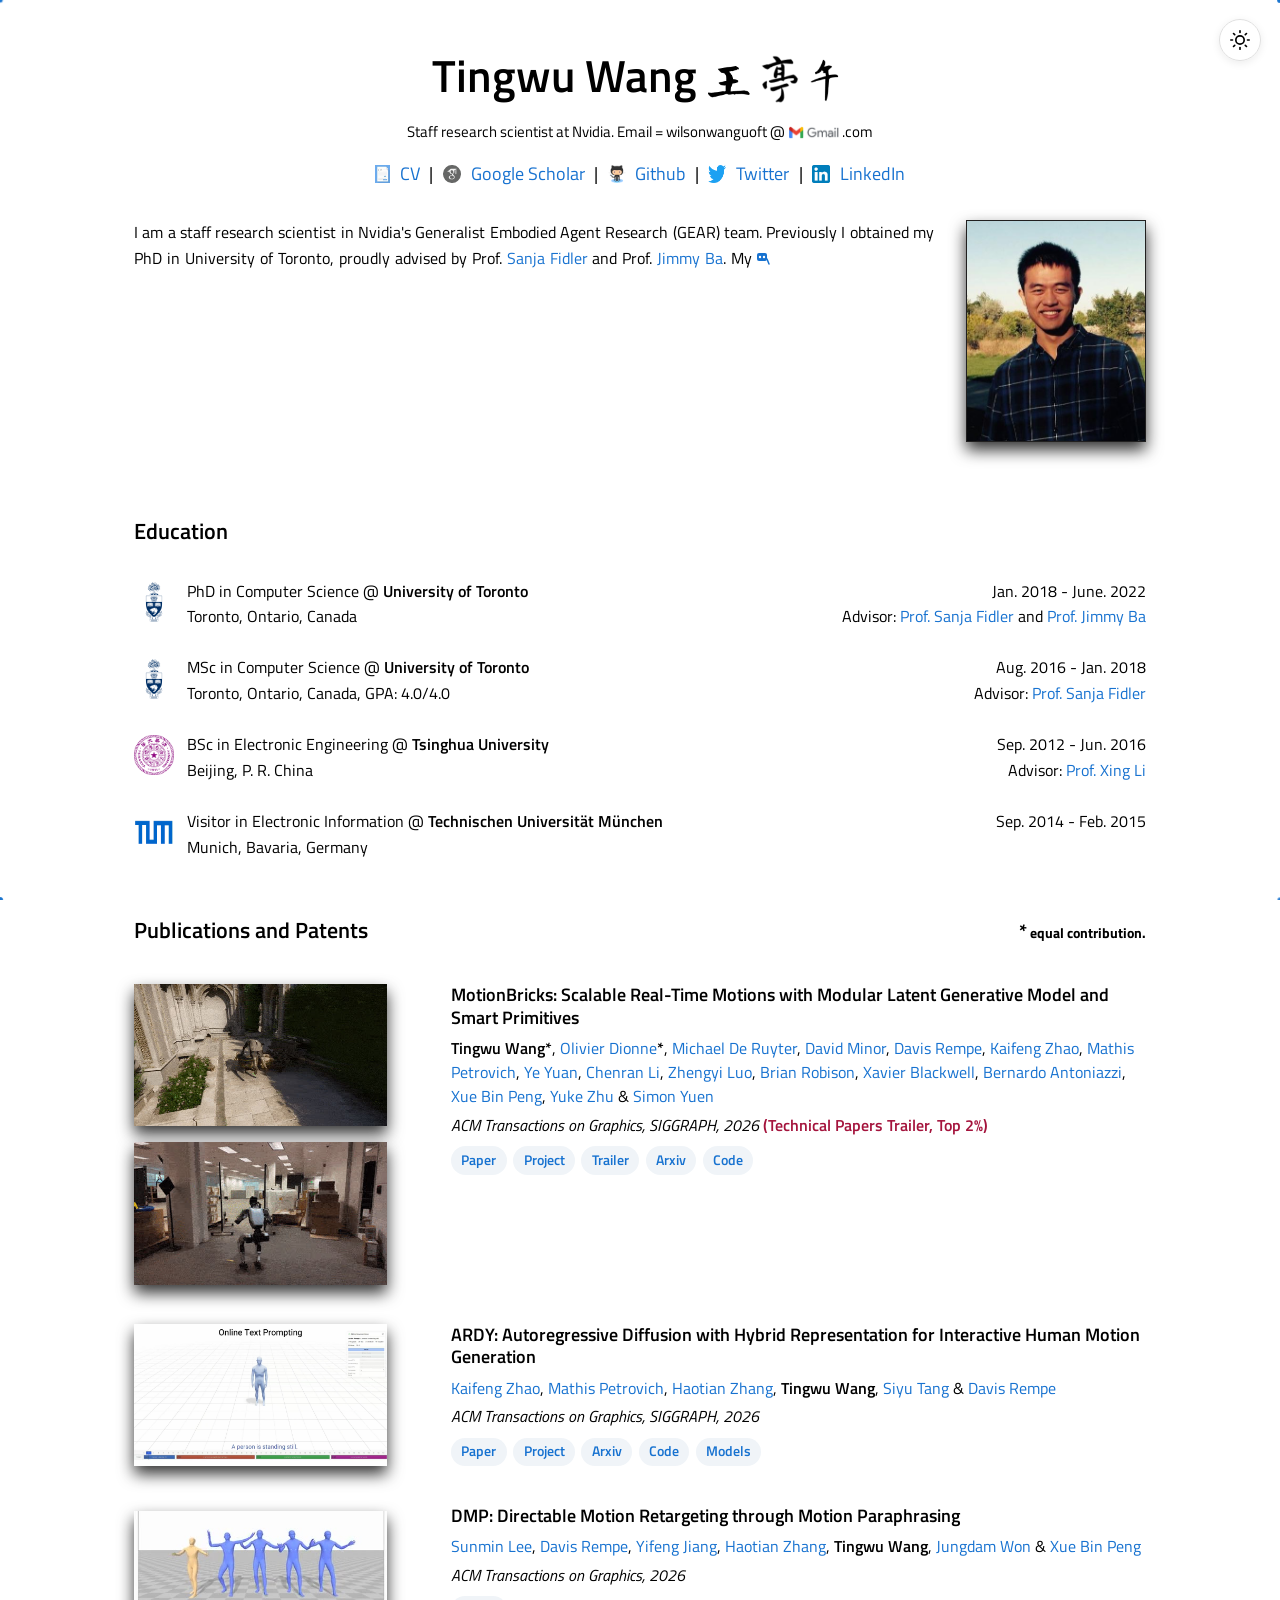
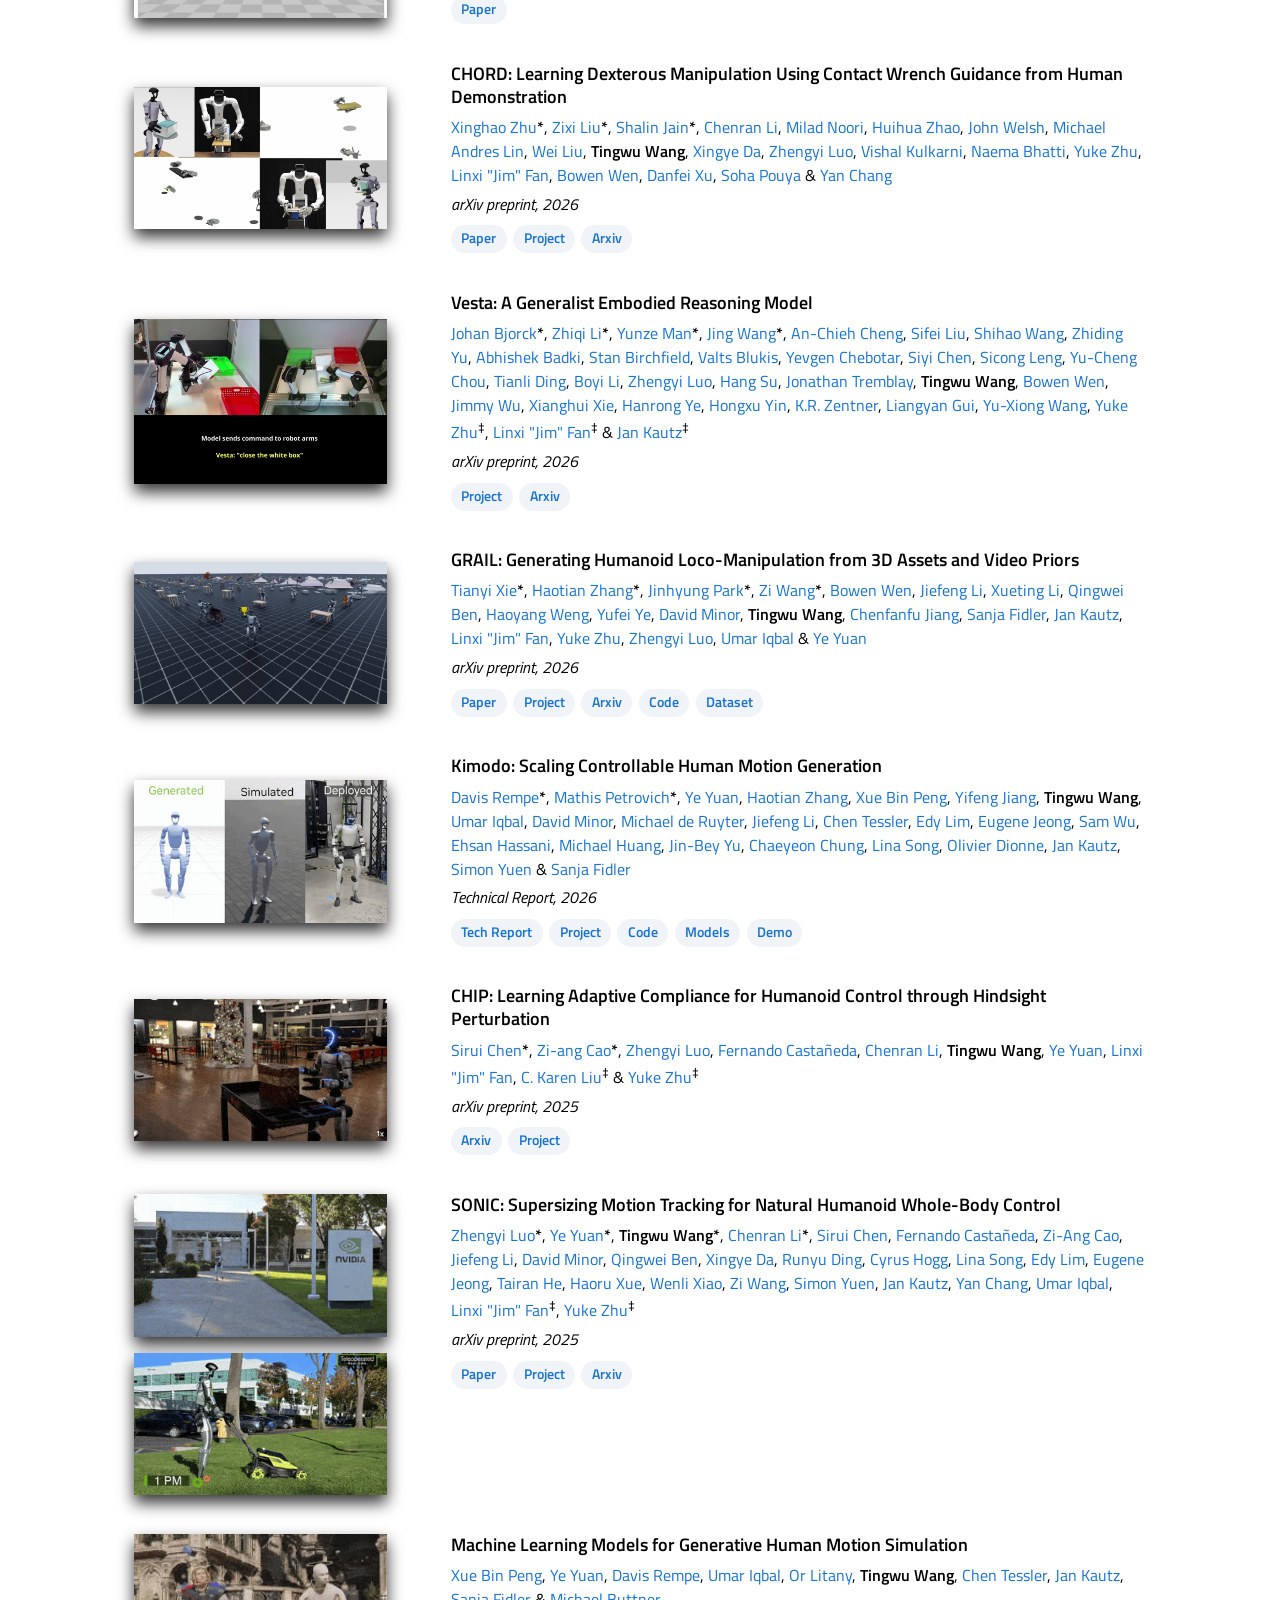
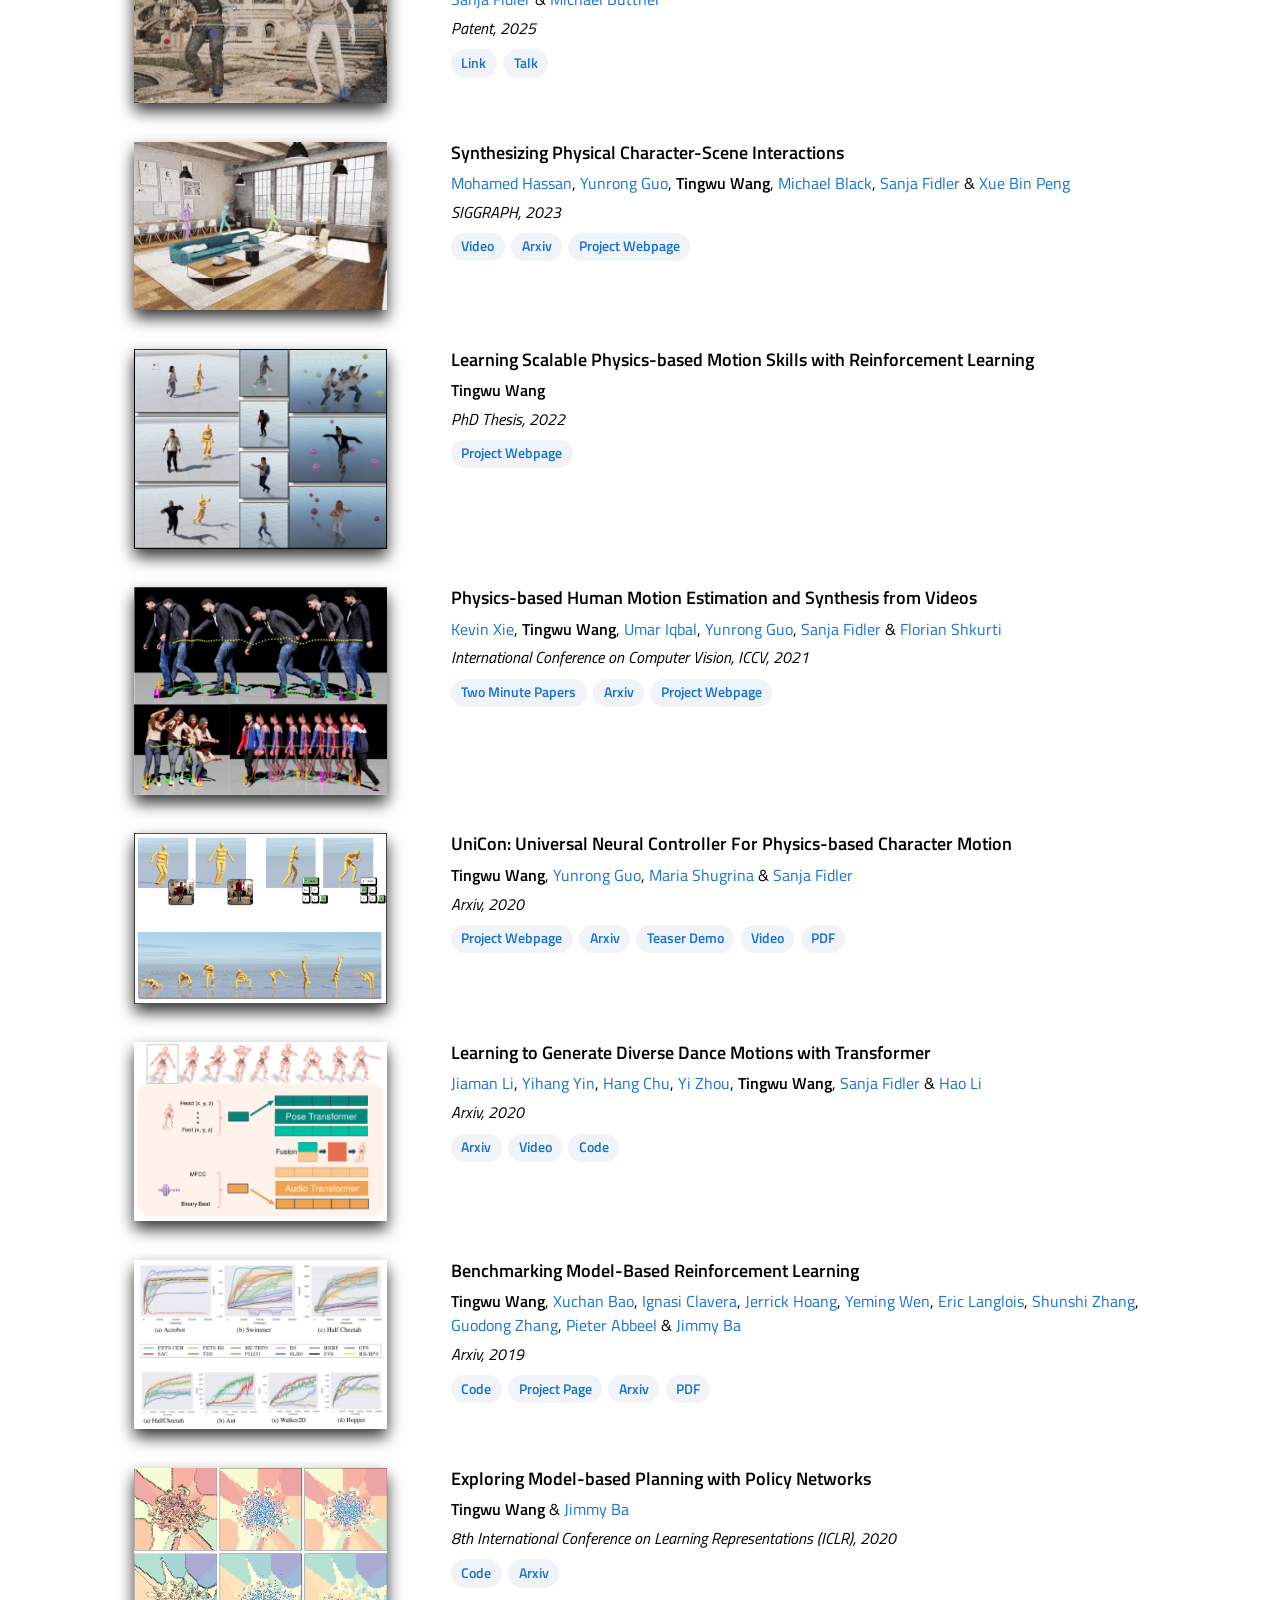
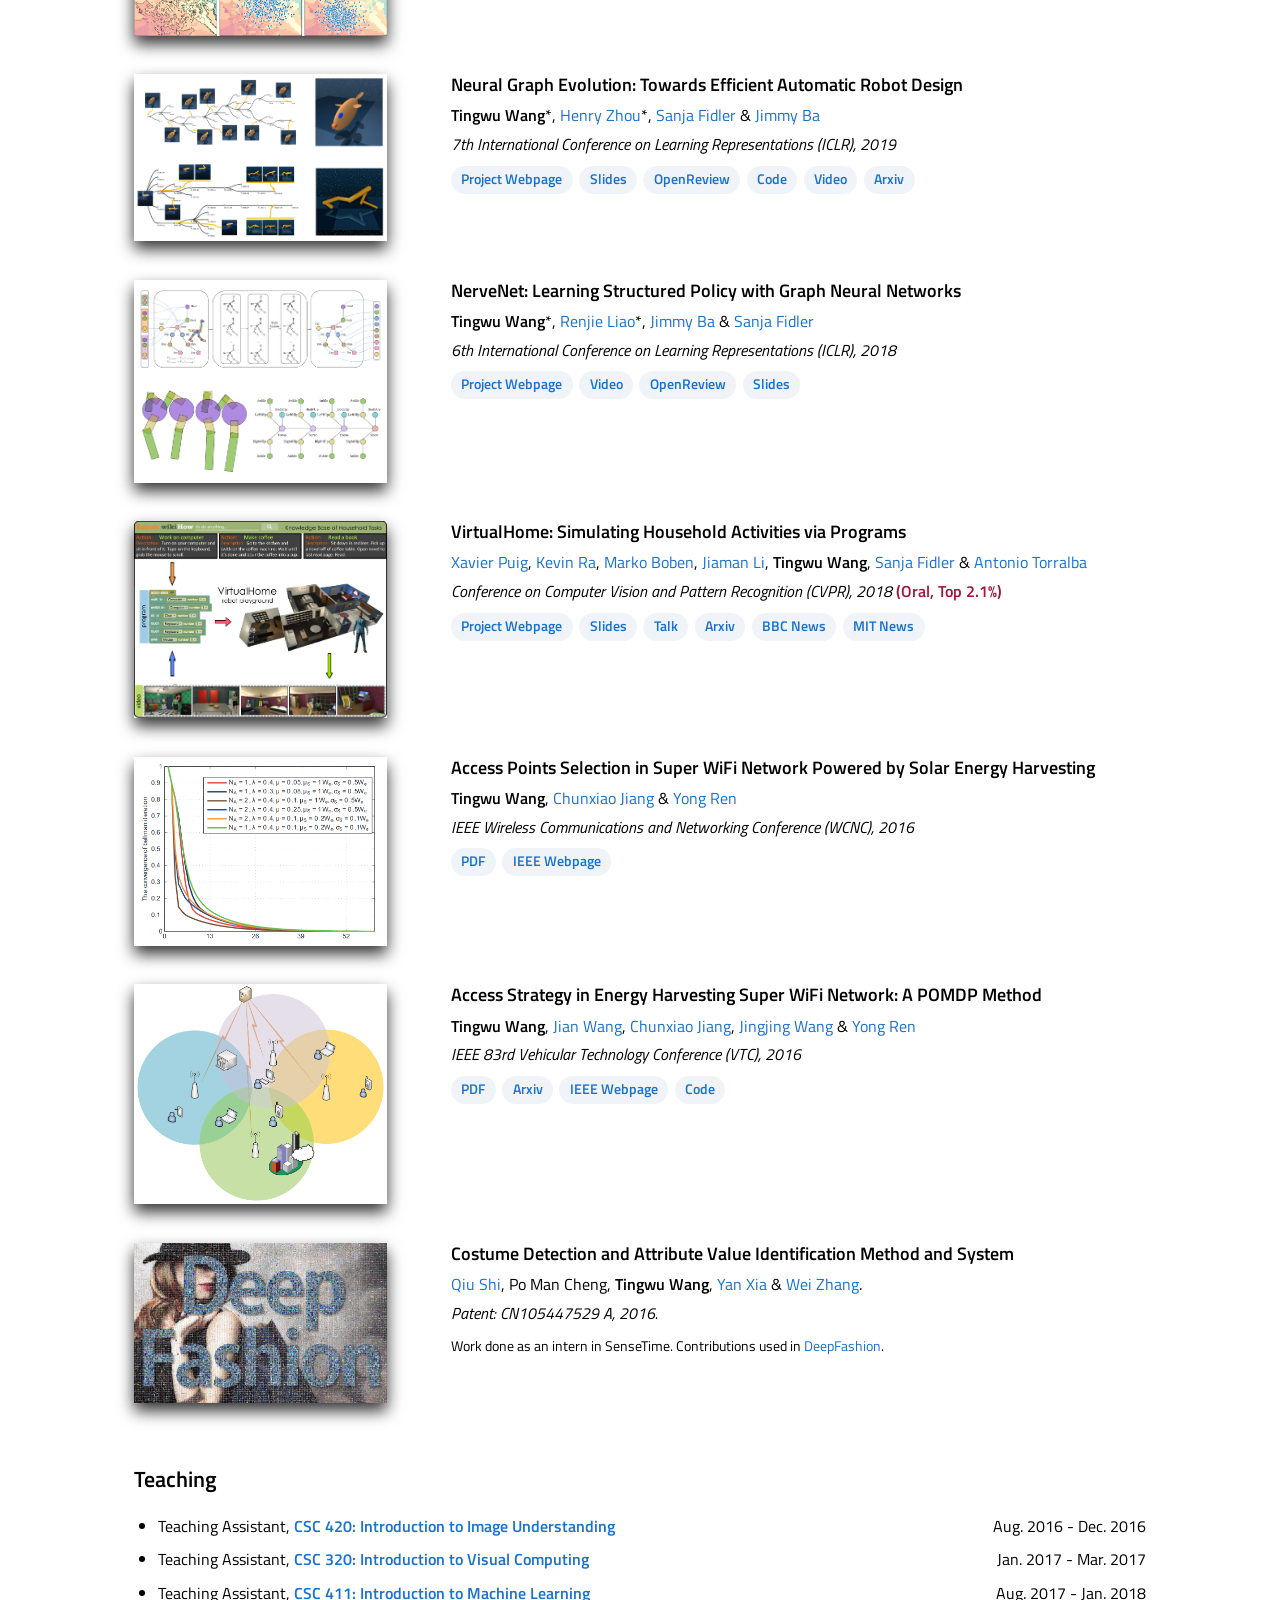
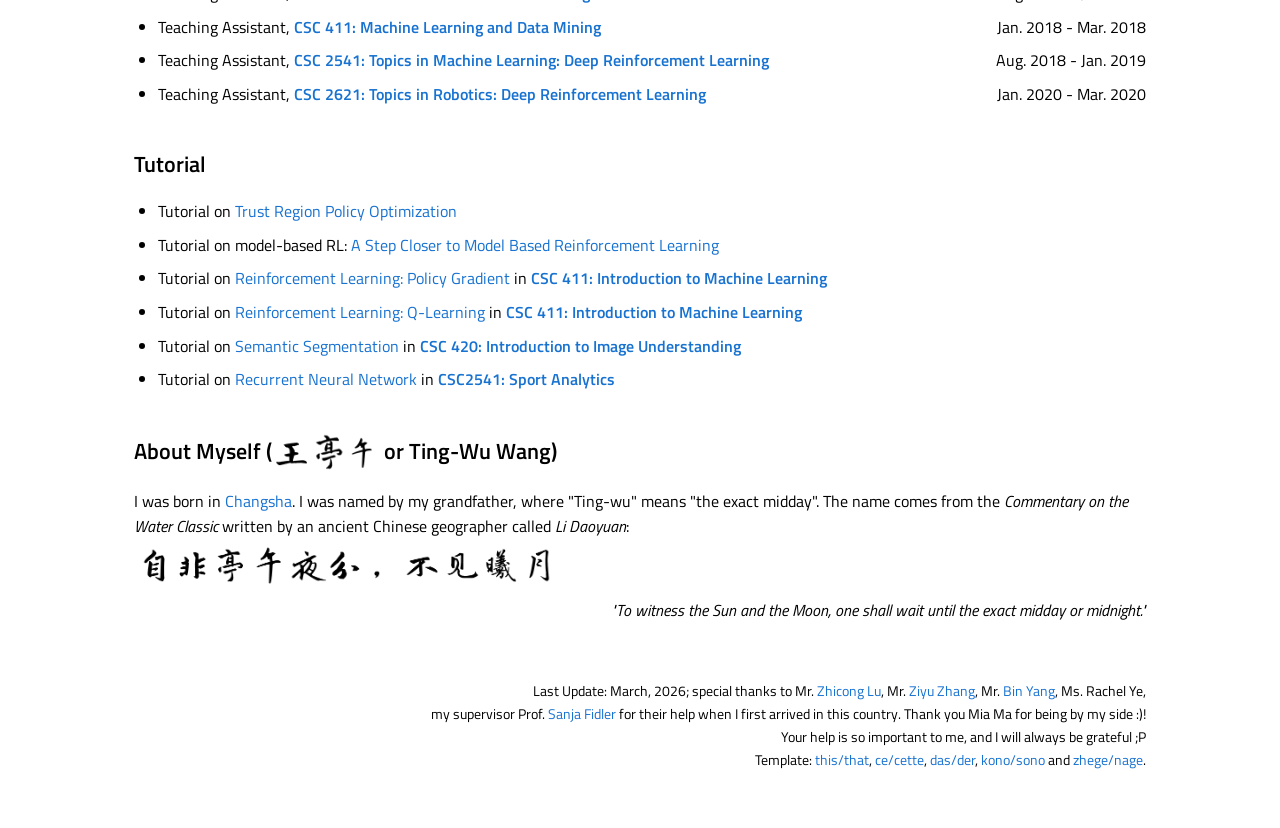
==== commit 8fcbcf87: "zoom DMP teaser to hide slide chrome; single ARDY teaser Co-Authored-By: Claude Fable 5 <noreply@ant" ====
--- a/index.html
+++ b/index.html
@@ -260,9 +260,6 @@
                     <div class="pub-card-thumb">
                         <video class="lazy-video" loop muted playsinline preload="none" poster="resources/ardy_text_teaser.poster.jpg" aria-label="ARDY online text-to-motion teaser">
                             <source src="resources/ardy_text_teaser.mp4" type="video/mp4">
-                        </video>
-                        <video class="lazy-video" loop muted playsinline preload="none" poster="resources/ardy_constraint_teaser.poster.jpg" aria-label="ARDY kinematically constrained motion teaser">
-                            <source src="resources/ardy_constraint_teaser.mp4" type="video/mp4">
                         </video>
                     </div>
                     <div class="pub-card-info">
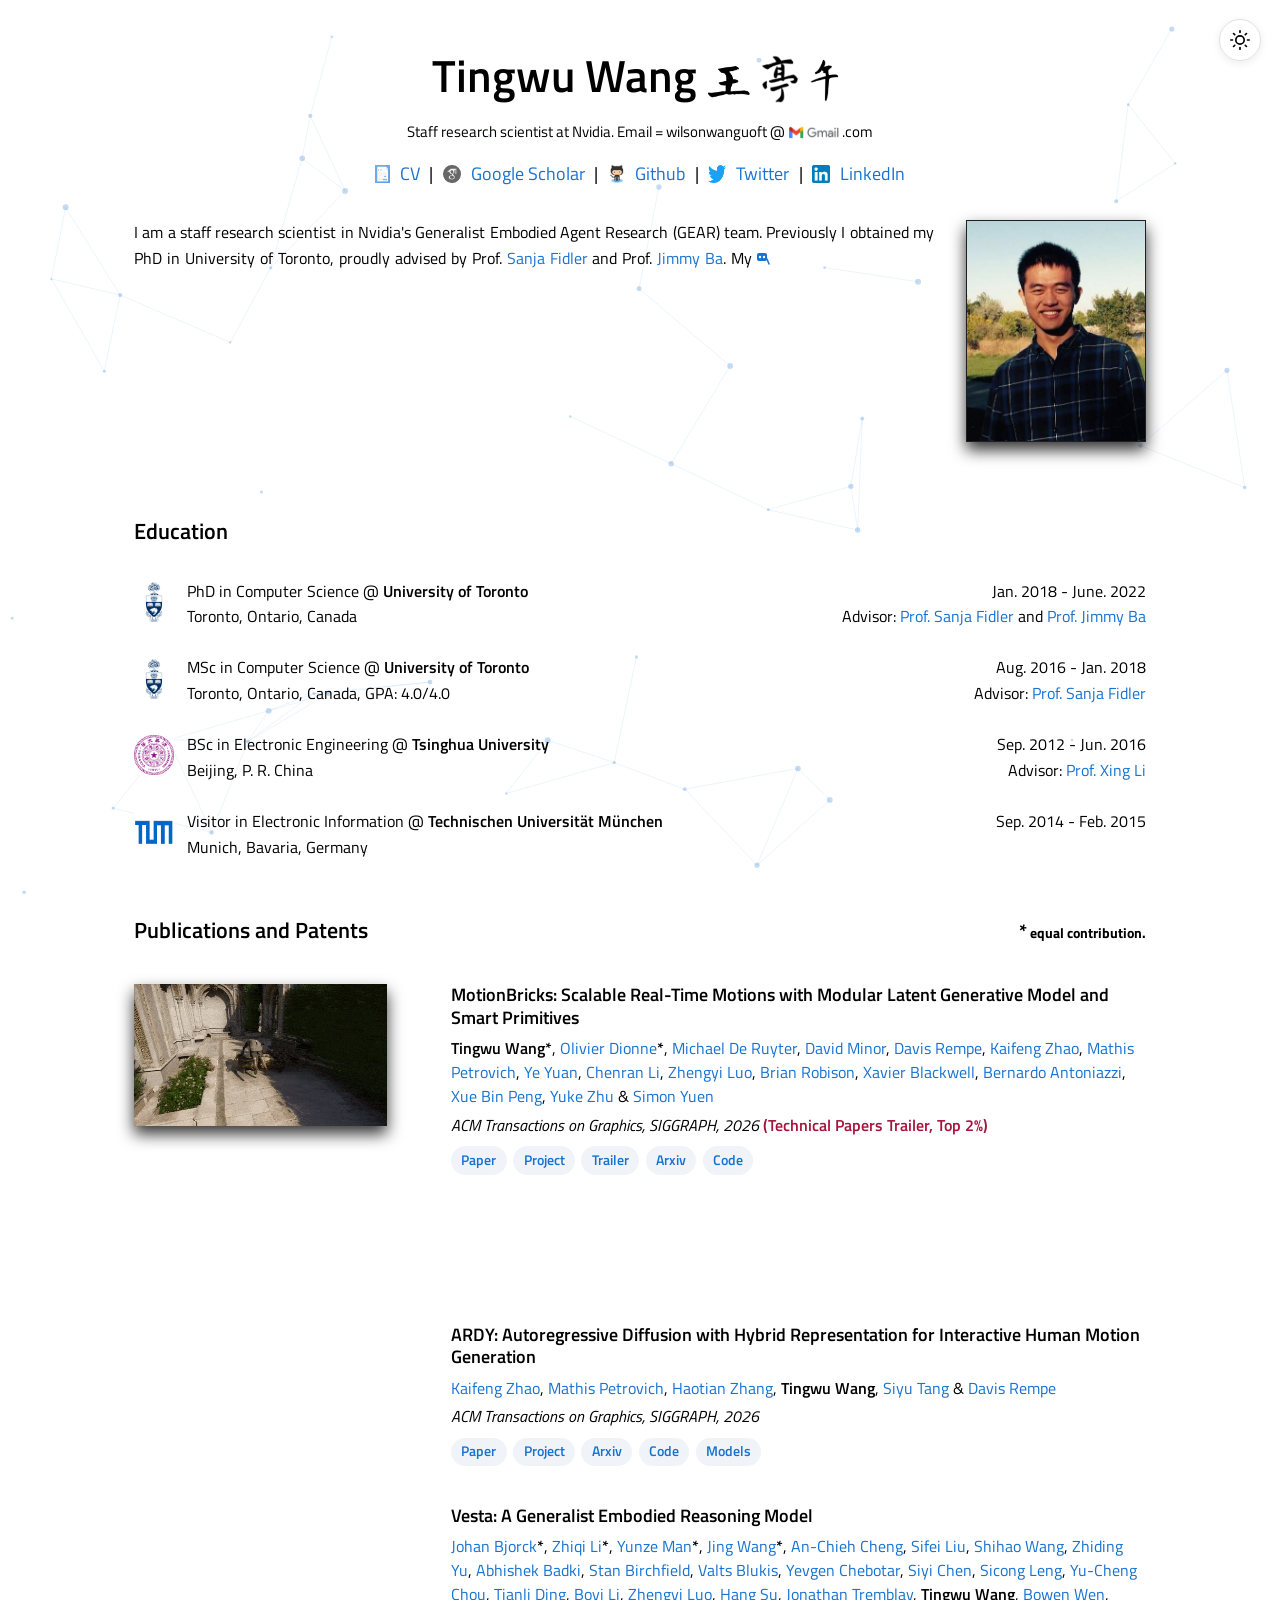
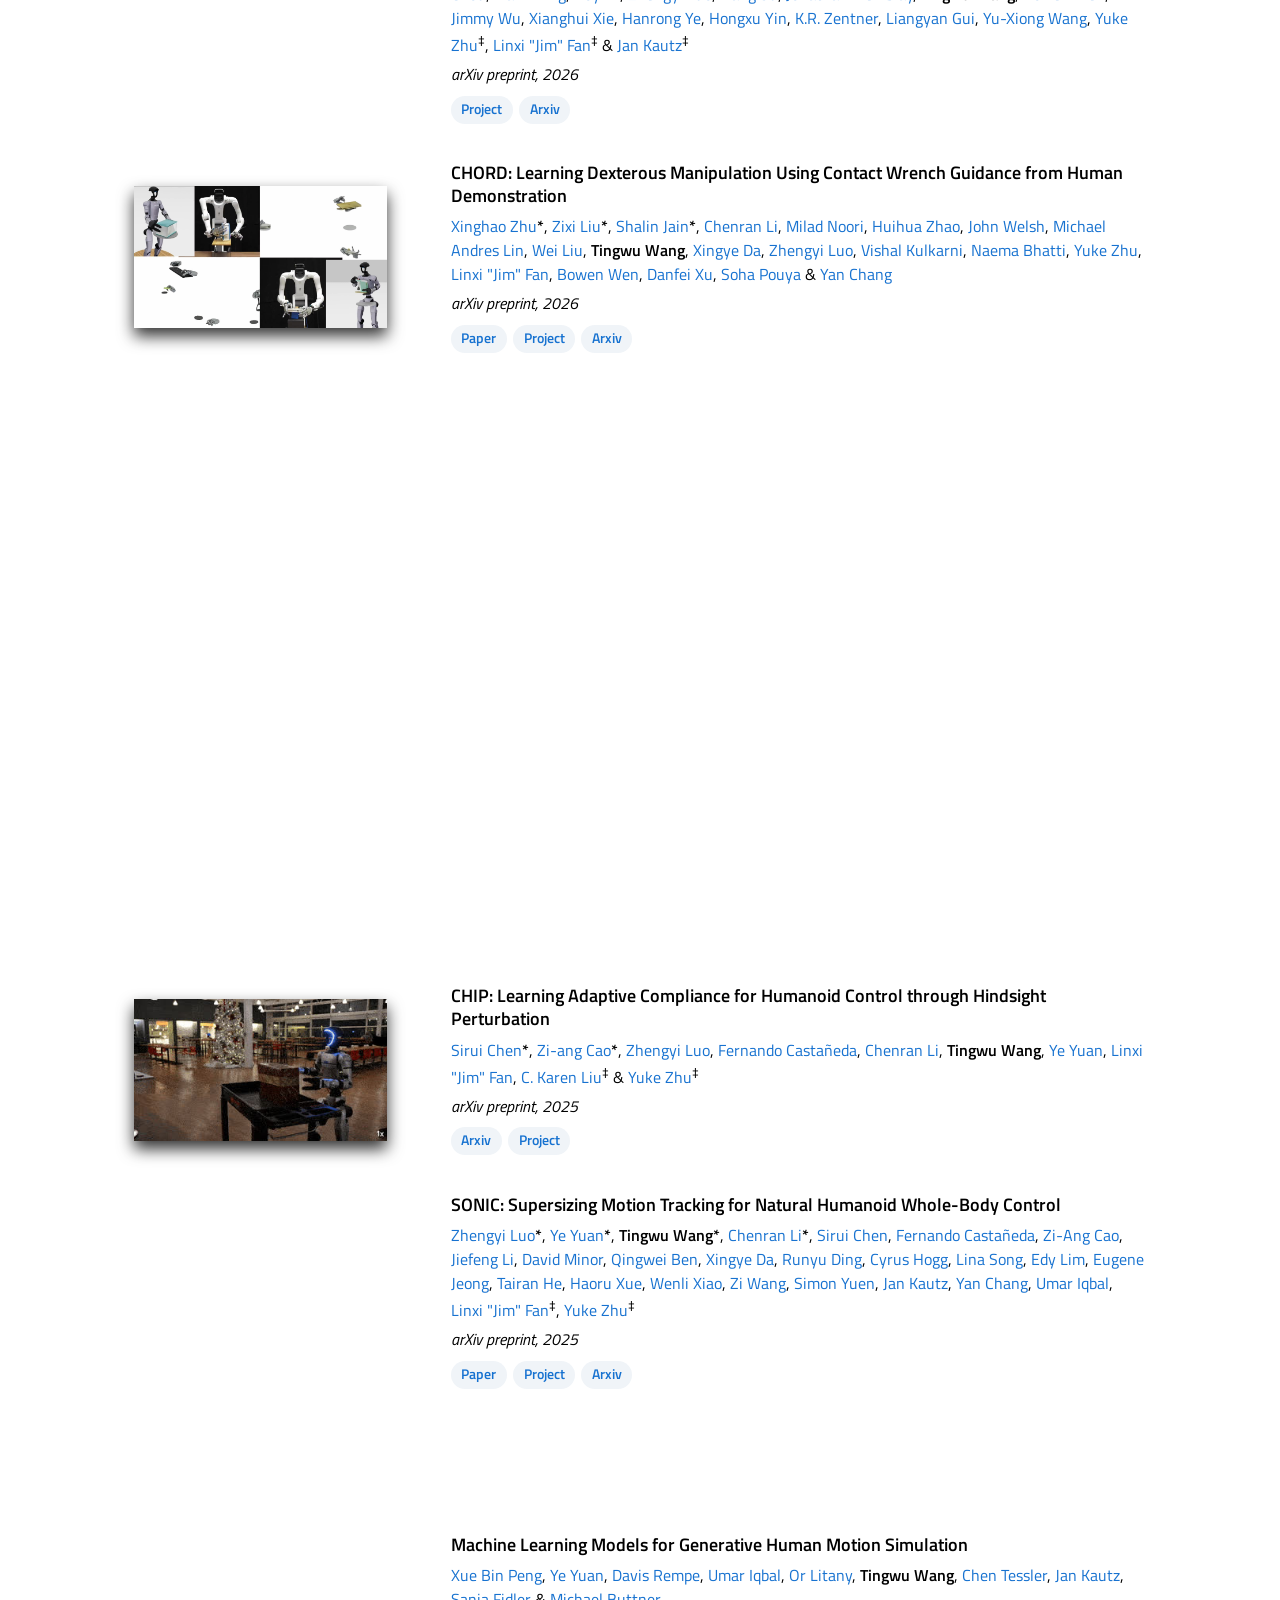
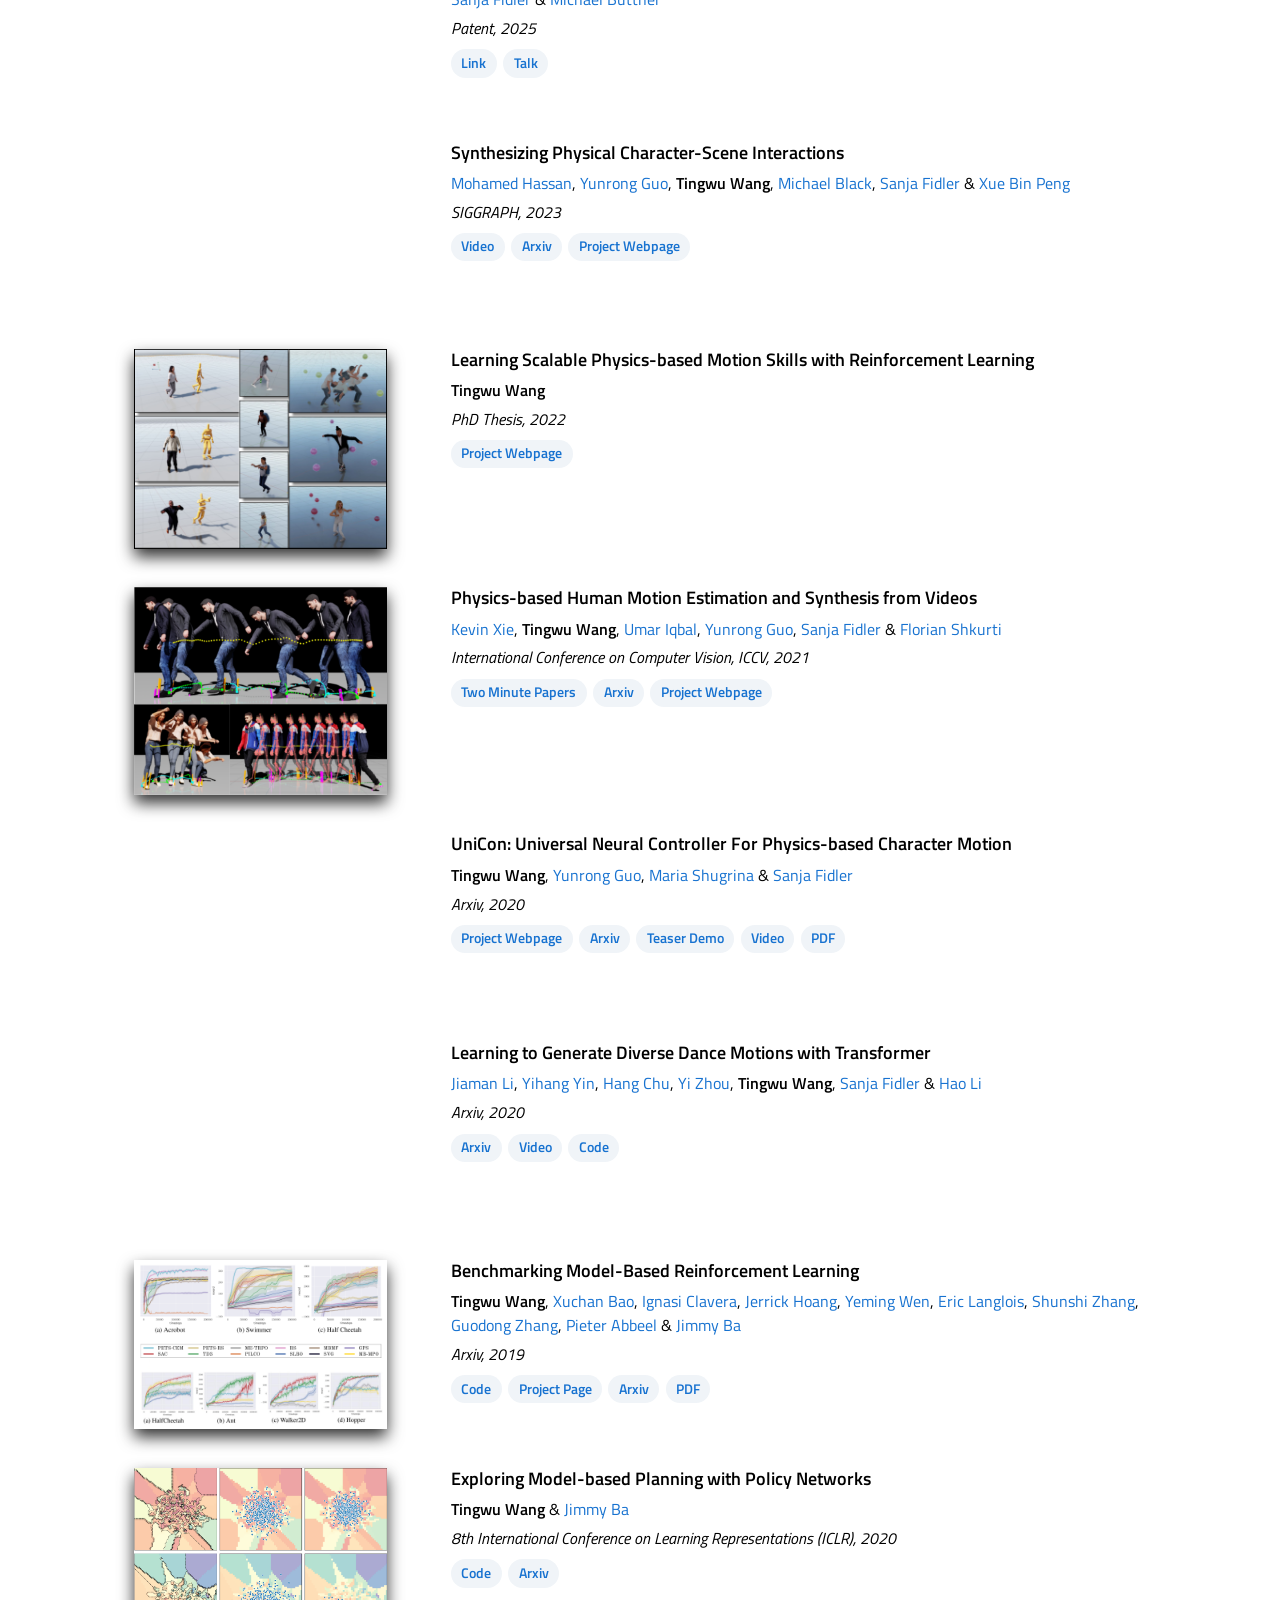
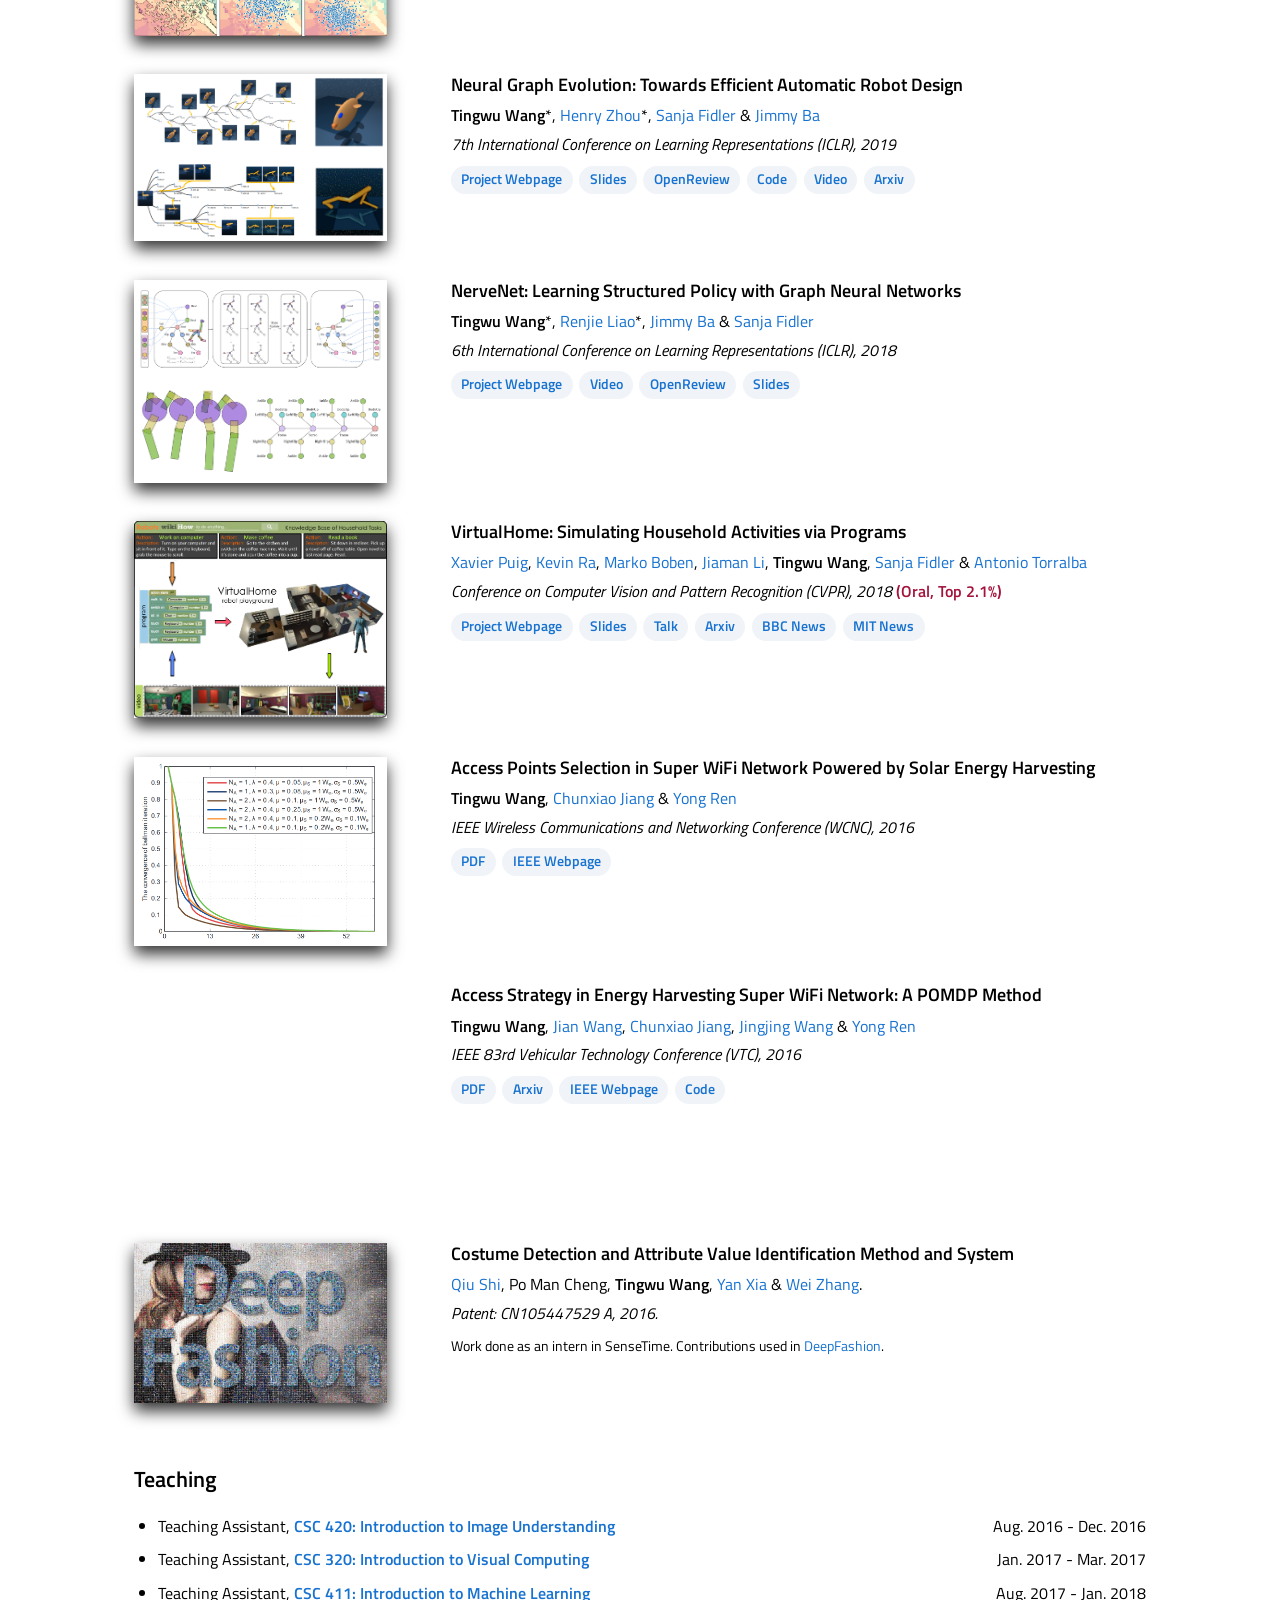
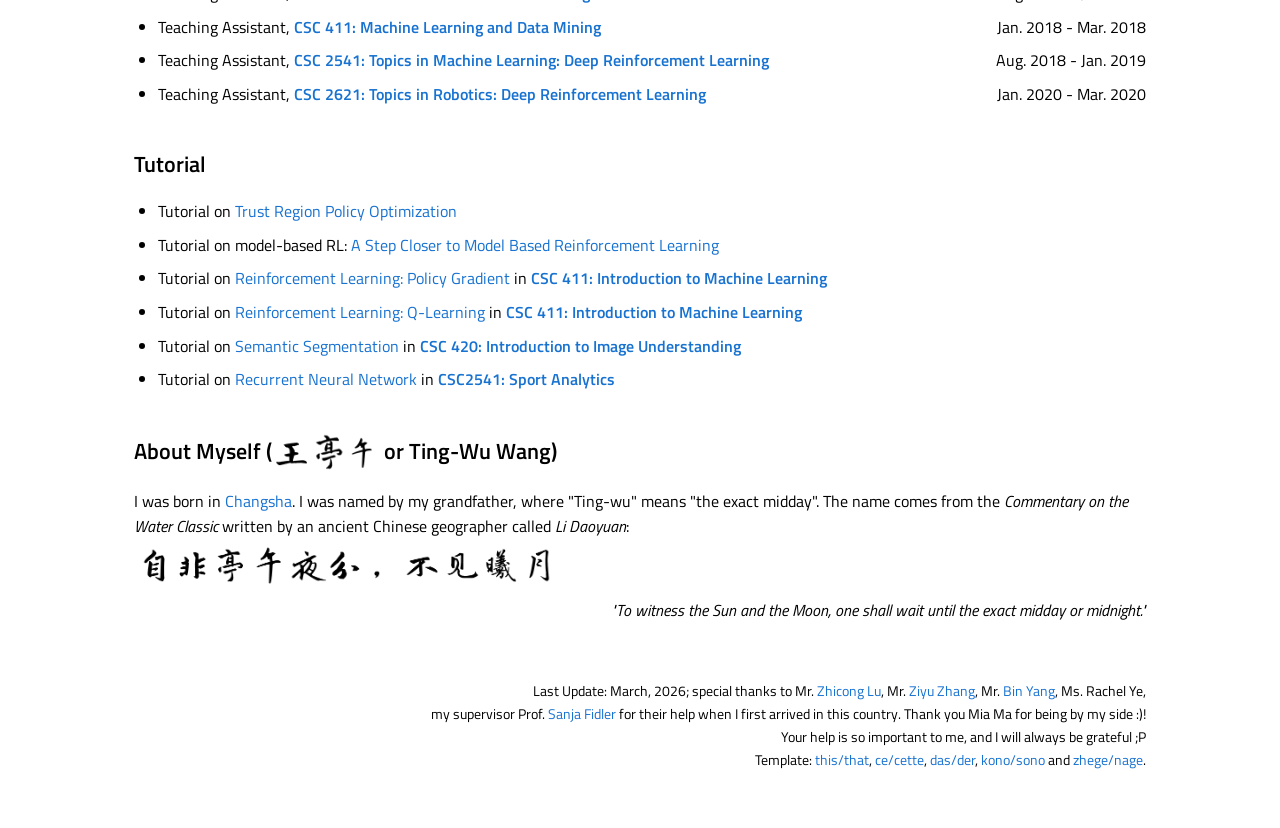
==== commit 81d3ff80: "reorder pubs: Vesta and CHORD after ARDY Co-Authored-By: Claude Fable 5 <noreply@anthropic.com>" ====
--- a/index.html
+++ b/index.html
@@ -283,71 +283,6 @@
                     </div>
                 </article>
 
-                <!-- DMP -->
-                <article class="pub-card animate-on-scroll">
-                    <div class="pub-card-thumb">
-                        <video class="lazy-video" loop muted playsinline preload="none" poster="resources/dmp_teaser.poster.jpg" aria-label="DMP directable motion retargeting teaser">
-                            <source src="resources/dmp_teaser.mp4" type="video/mp4">
-                        </video>
-                    </div>
-                    <div class="pub-card-info">
-                        <h3 class="pub-title">DMP: Directable Motion Retargeting through Motion Paraphrasing</h3>
-                        <p class="pub-authors">
-                            <a href="https://sunny-codes.github.io/">Sunmin Lee</a>,
-                            <a href="https://davrempe.github.io/">Davis Rempe</a>,
-                            <a href="https://cs.stanford.edu/~yifengj/">Yifeng Jiang</a>,
-                            <a href="https://cs.stanford.edu/~haotianz/">Haotian Zhang</a>,
-                            <strong>Tingwu Wang</strong>,
-                            <a href="https://sites.google.com/view/jungdam/home">Jungdam Won</a> &amp;
-                            <a href="https://xbpeng.github.io/">Xue Bin Peng</a>
-                        </p>
-                        <p class="pub-venue"><em>ACM Transactions on Graphics</em>, 2026</p>
-                        <div class="pub-links">
-                            <a href="https://dl.acm.org/doi/10.1145/3829359">Paper</a>
-                        </div>
-                    </div>
-                </article>
-
-                <!-- CHORD -->
-                <article class="pub-card animate-on-scroll">
-                    <div class="pub-card-thumb">
-                        <video class="lazy-video" loop muted playsinline preload="none" poster="resources/chord_teaser.poster.jpg" aria-label="CHORD dexterous manipulation teaser">
-                            <source src="resources/chord_teaser.mp4" type="video/mp4">
-                        </video>
-                    </div>
-                    <div class="pub-card-info">
-                        <h3 class="pub-title">CHORD: Learning Dexterous Manipulation Using Contact Wrench Guidance from Human Demonstration</h3>
-                        <p class="pub-authors">
-                            <a href="https://rolandzhu.github.io/">Xinghao Zhu</a><strong>*</strong>,
-                            <a href="https://scholar.google.com/citations?user=4eeVPBoAAAAJ">Zixi Liu</a><strong>*</strong>,
-                            <a href="https://shalin-jain.github.io/">Shalin Jain</a><strong>*</strong>,
-                            <a href="https://scholar.google.com/citations?user=O_PbKNMAAAAJ">Chenran Li</a>,
-                            <a href="https://www.linkedin.com/in/milad-noori-2854b8191/">Milad Noori</a>,
-                            <a href="https://scholar.google.com/citations?user=kHhrz8EAAAAJ">Huihua Zhao</a>,
-                            <a href="https://www.linkedin.com/in/john-welsh-213126183/">John Welsh</a>,
-                            <a href="https://www.michaelalin.com/">Michael Andres Lin</a>,
-                            <a href="https://scholar.google.com/citations?user=phi1B-0AAAAJ">Wei Liu</a>,
-                            <strong>Tingwu Wang</strong>,
-                            <a href="https://scholar.google.com/citations?user=5lwj5vIAAAAJ">Xingye Da</a>,
-                            <a href="https://www.zhengyiluo.com/">Zhengyi Luo</a>,
-                            <a href="https://www.linkedin.com/in/vishkul/">Vishal Kulkarni</a>,
-                            <a href="https://www.linkedin.com/in/naemabhatti/">Naema Bhatti</a>,
-                            <a href="https://yukezhu.me">Yuke Zhu</a>,
-                            <a href="https://jimfan.me">Linxi "Jim" Fan</a>,
-                            <a href="https://wenbowen123.github.io/">Bowen Wen</a>,
-                            <a href="https://faculty.cc.gatech.edu/~danfei/">Danfei Xu</a>,
-                            <a href="https://scholar.google.com/citations?user=qns86fUAAAAJ">Soha Pouya</a> &amp;
-                            <a href="https://www.linkedin.com/in/yanchang1">Yan Chang</a>
-                        </p>
-                        <p class="pub-venue"><em>arXiv preprint</em>, 2026</p>
-                        <div class="pub-links">
-                            <a href="https://nvidia-isaac.github.io/video_to_data/chord/chord.pdf">Paper</a>
-                            <a href="https://nvidia-isaac.github.io/video_to_data/chord/">Project</a>
-                            <a href="https://arxiv.org/abs/2607.00033">Arxiv</a>
-                        </div>
-                    </div>
-                </article>
-
                 <!-- Vesta -->
                 <article class="pub-card animate-on-scroll">
                     <div class="pub-card-thumb">
@@ -395,6 +330,71 @@
                         <div class="pub-links">
                             <a href="https://research.nvidia.com/labs/gear/vesta/">Project</a>
                             <a href="https://arxiv.org/abs/2606.20905">Arxiv</a>
+                        </div>
+                    </div>
+                </article>
+
+                <!-- CHORD -->
+                <article class="pub-card animate-on-scroll">
+                    <div class="pub-card-thumb">
+                        <video class="lazy-video" loop muted playsinline preload="none" poster="resources/chord_teaser.poster.jpg" aria-label="CHORD dexterous manipulation teaser">
+                            <source src="resources/chord_teaser.mp4" type="video/mp4">
+                        </video>
+                    </div>
+                    <div class="pub-card-info">
+                        <h3 class="pub-title">CHORD: Learning Dexterous Manipulation Using Contact Wrench Guidance from Human Demonstration</h3>
+                        <p class="pub-authors">
+                            <a href="https://rolandzhu.github.io/">Xinghao Zhu</a><strong>*</strong>,
+                            <a href="https://scholar.google.com/citations?user=4eeVPBoAAAAJ">Zixi Liu</a><strong>*</strong>,
+                            <a href="https://shalin-jain.github.io/">Shalin Jain</a><strong>*</strong>,
+                            <a href="https://scholar.google.com/citations?user=O_PbKNMAAAAJ">Chenran Li</a>,
+                            <a href="https://www.linkedin.com/in/milad-noori-2854b8191/">Milad Noori</a>,
+                            <a href="https://scholar.google.com/citations?user=kHhrz8EAAAAJ">Huihua Zhao</a>,
+                            <a href="https://www.linkedin.com/in/john-welsh-213126183/">John Welsh</a>,
+                            <a href="https://www.michaelalin.com/">Michael Andres Lin</a>,
+                            <a href="https://scholar.google.com/citations?user=phi1B-0AAAAJ">Wei Liu</a>,
+                            <strong>Tingwu Wang</strong>,
+                            <a href="https://scholar.google.com/citations?user=5lwj5vIAAAAJ">Xingye Da</a>,
+                            <a href="https://www.zhengyiluo.com/">Zhengyi Luo</a>,
+                            <a href="https://www.linkedin.com/in/vishkul/">Vishal Kulkarni</a>,
+                            <a href="https://www.linkedin.com/in/naemabhatti/">Naema Bhatti</a>,
+                            <a href="https://yukezhu.me">Yuke Zhu</a>,
+                            <a href="https://jimfan.me">Linxi "Jim" Fan</a>,
+                            <a href="https://wenbowen123.github.io/">Bowen Wen</a>,
+                            <a href="https://faculty.cc.gatech.edu/~danfei/">Danfei Xu</a>,
+                            <a href="https://scholar.google.com/citations?user=qns86fUAAAAJ">Soha Pouya</a> &amp;
+                            <a href="https://www.linkedin.com/in/yanchang1">Yan Chang</a>
+                        </p>
+                        <p class="pub-venue"><em>arXiv preprint</em>, 2026</p>
+                        <div class="pub-links">
+                            <a href="https://nvidia-isaac.github.io/video_to_data/chord/chord.pdf">Paper</a>
+                            <a href="https://nvidia-isaac.github.io/video_to_data/chord/">Project</a>
+                            <a href="https://arxiv.org/abs/2607.00033">Arxiv</a>
+                        </div>
+                    </div>
+                </article>
+
+                <!-- DMP -->
+                <article class="pub-card animate-on-scroll">
+                    <div class="pub-card-thumb">
+                        <video class="lazy-video" loop muted playsinline preload="none" poster="resources/dmp_teaser.poster.jpg" aria-label="DMP directable motion retargeting teaser">
+                            <source src="resources/dmp_teaser.mp4" type="video/mp4">
+                        </video>
+                    </div>
+                    <div class="pub-card-info">
+                        <h3 class="pub-title">DMP: Directable Motion Retargeting through Motion Paraphrasing</h3>
+                        <p class="pub-authors">
+                            <a href="https://sunny-codes.github.io/">Sunmin Lee</a>,
+                            <a href="https://davrempe.github.io/">Davis Rempe</a>,
+                            <a href="https://cs.stanford.edu/~yifengj/">Yifeng Jiang</a>,
+                            <a href="https://cs.stanford.edu/~haotianz/">Haotian Zhang</a>,
+                            <strong>Tingwu Wang</strong>,
+                            <a href="https://sites.google.com/view/jungdam/home">Jungdam Won</a> &amp;
+                            <a href="https://xbpeng.github.io/">Xue Bin Peng</a>
+                        </p>
+                        <p class="pub-venue"><em>ACM Transactions on Graphics</em>, 2026</p>
+                        <div class="pub-links">
+                            <a href="https://dl.acm.org/doi/10.1145/3829359">Paper</a>
                         </div>
                     </div>
                 </article>
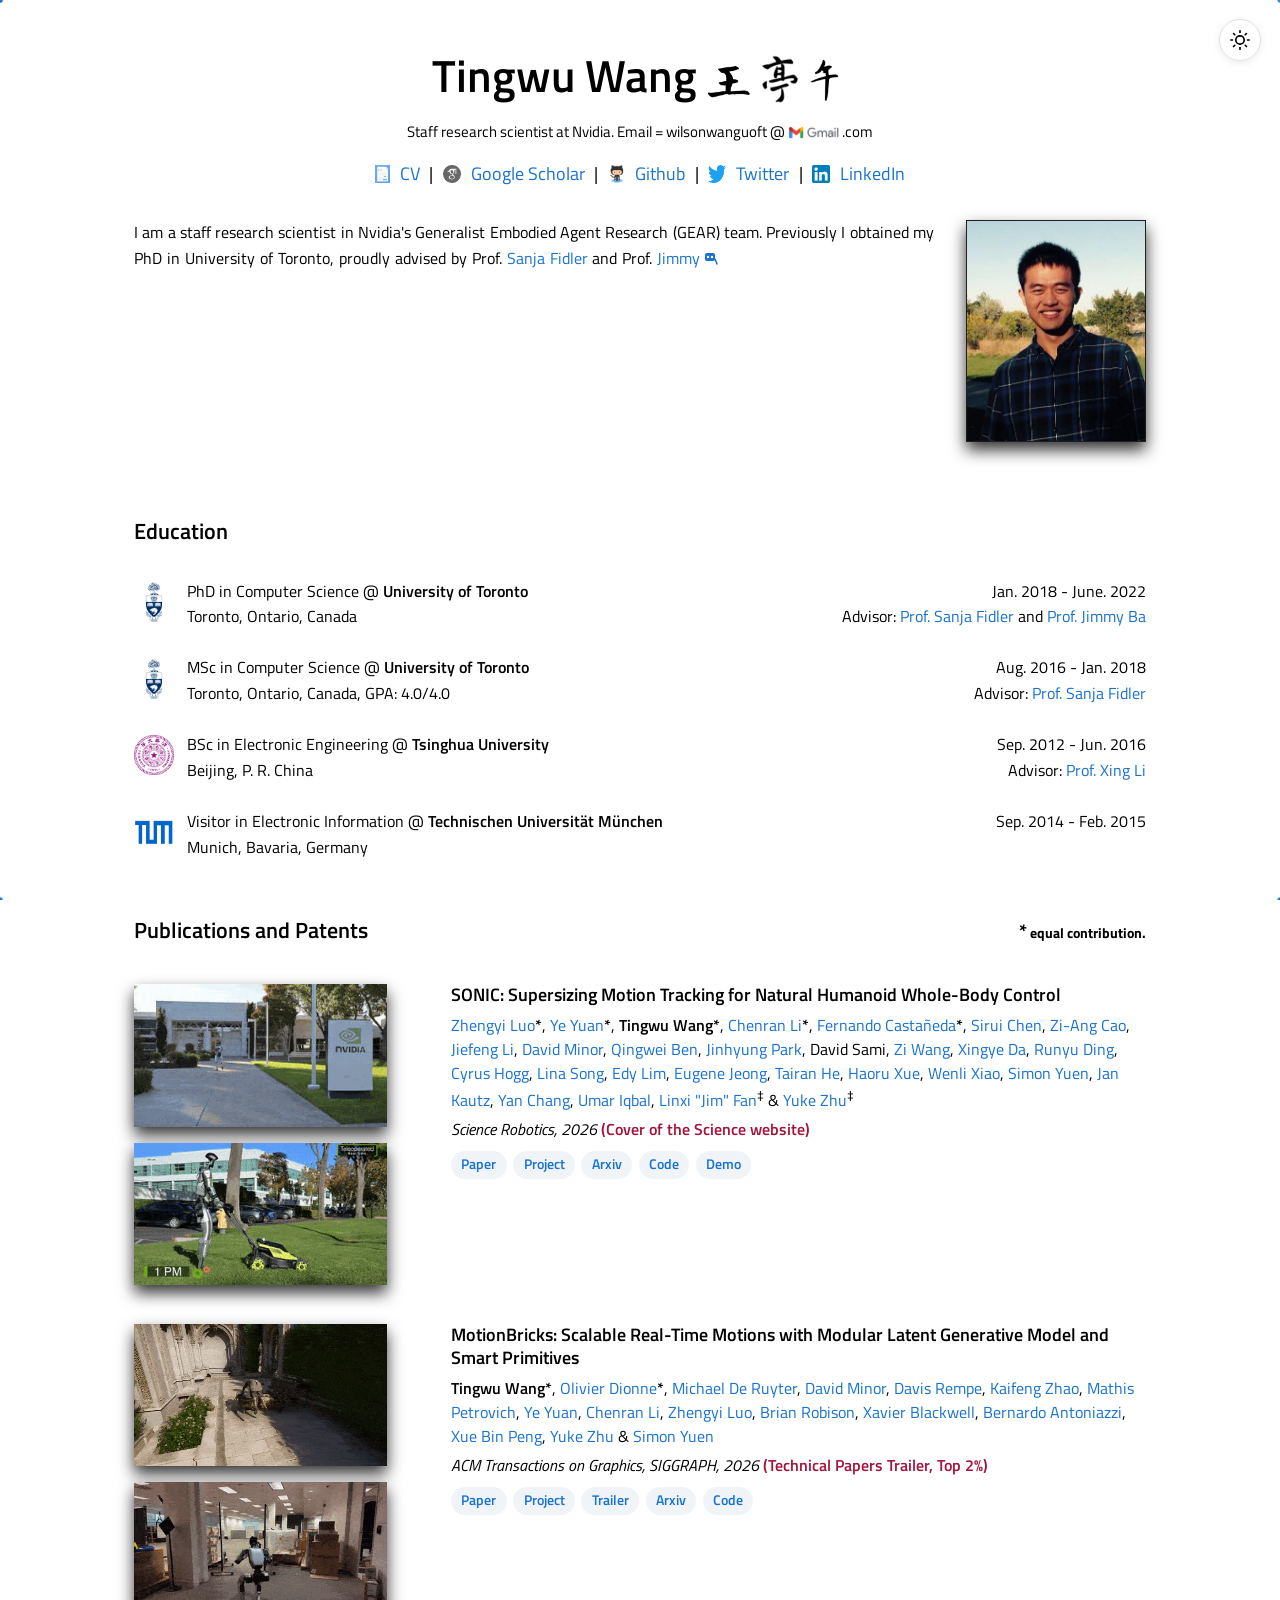
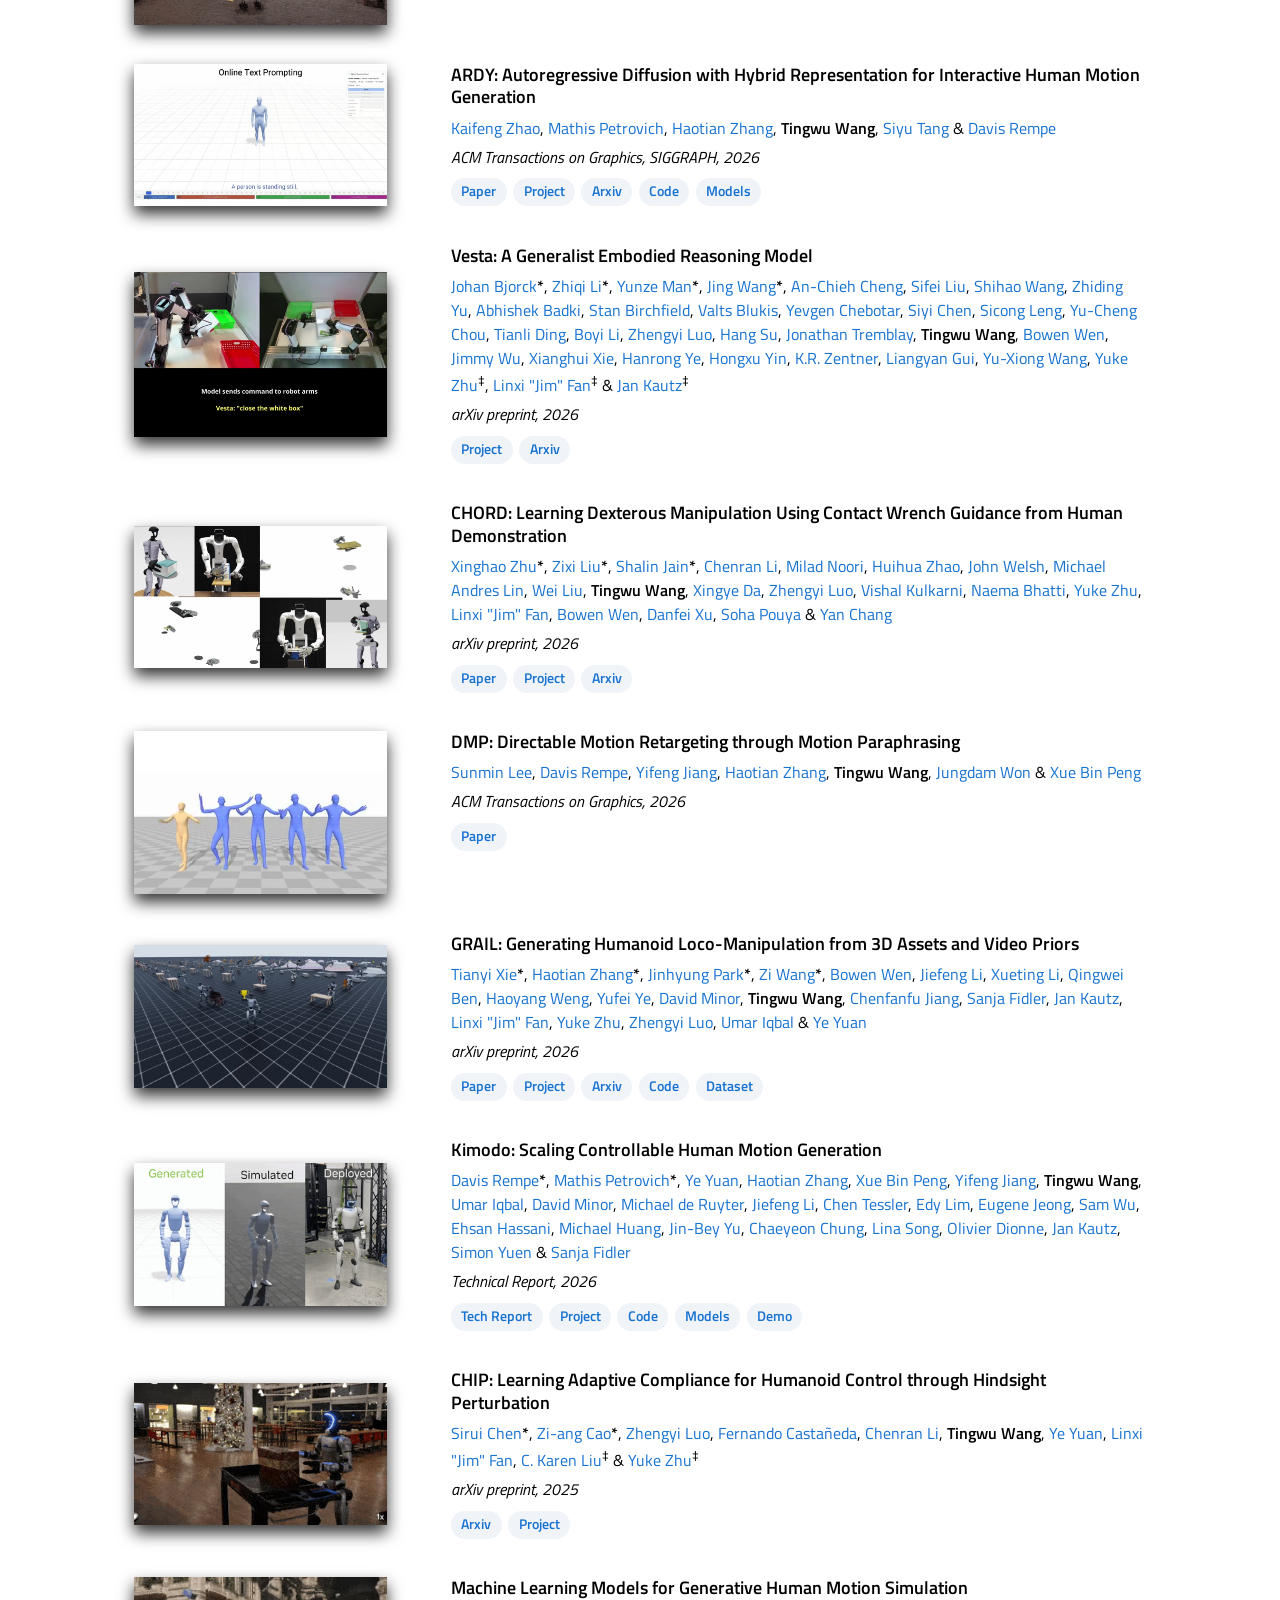
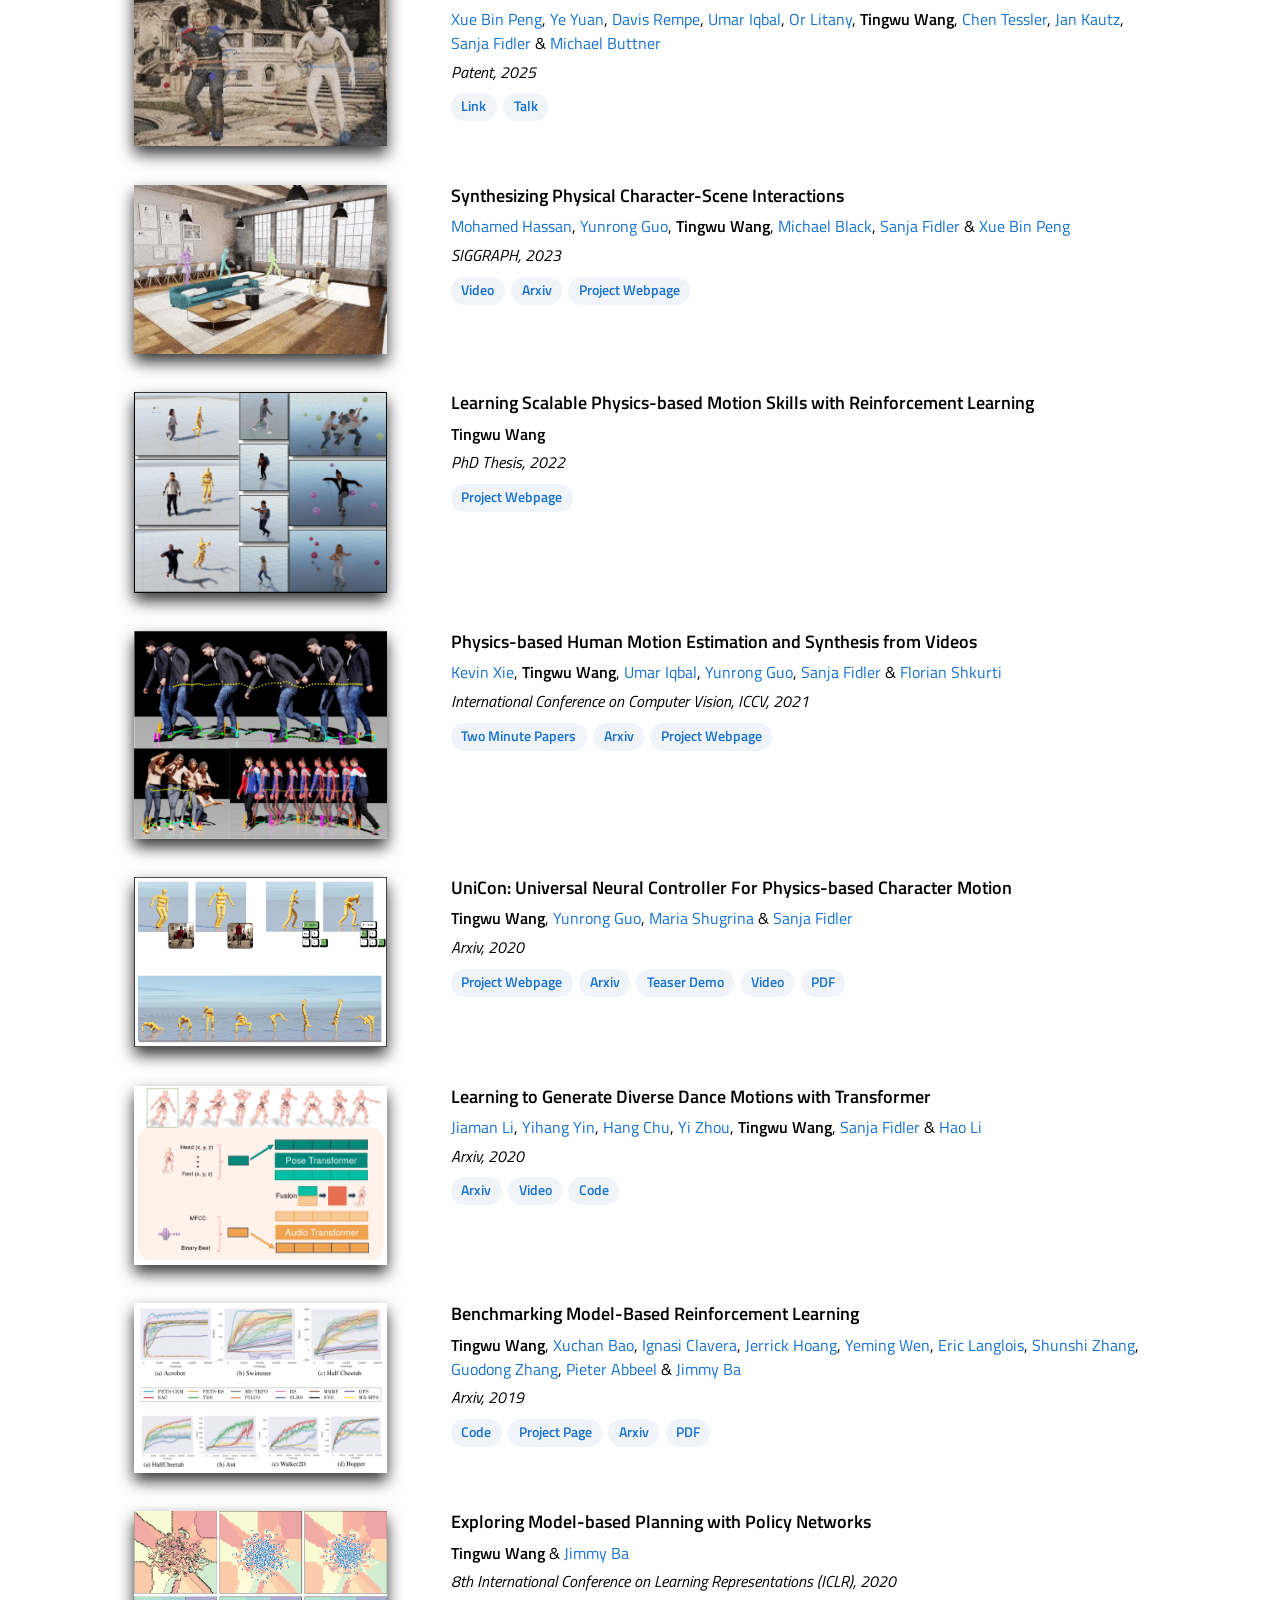
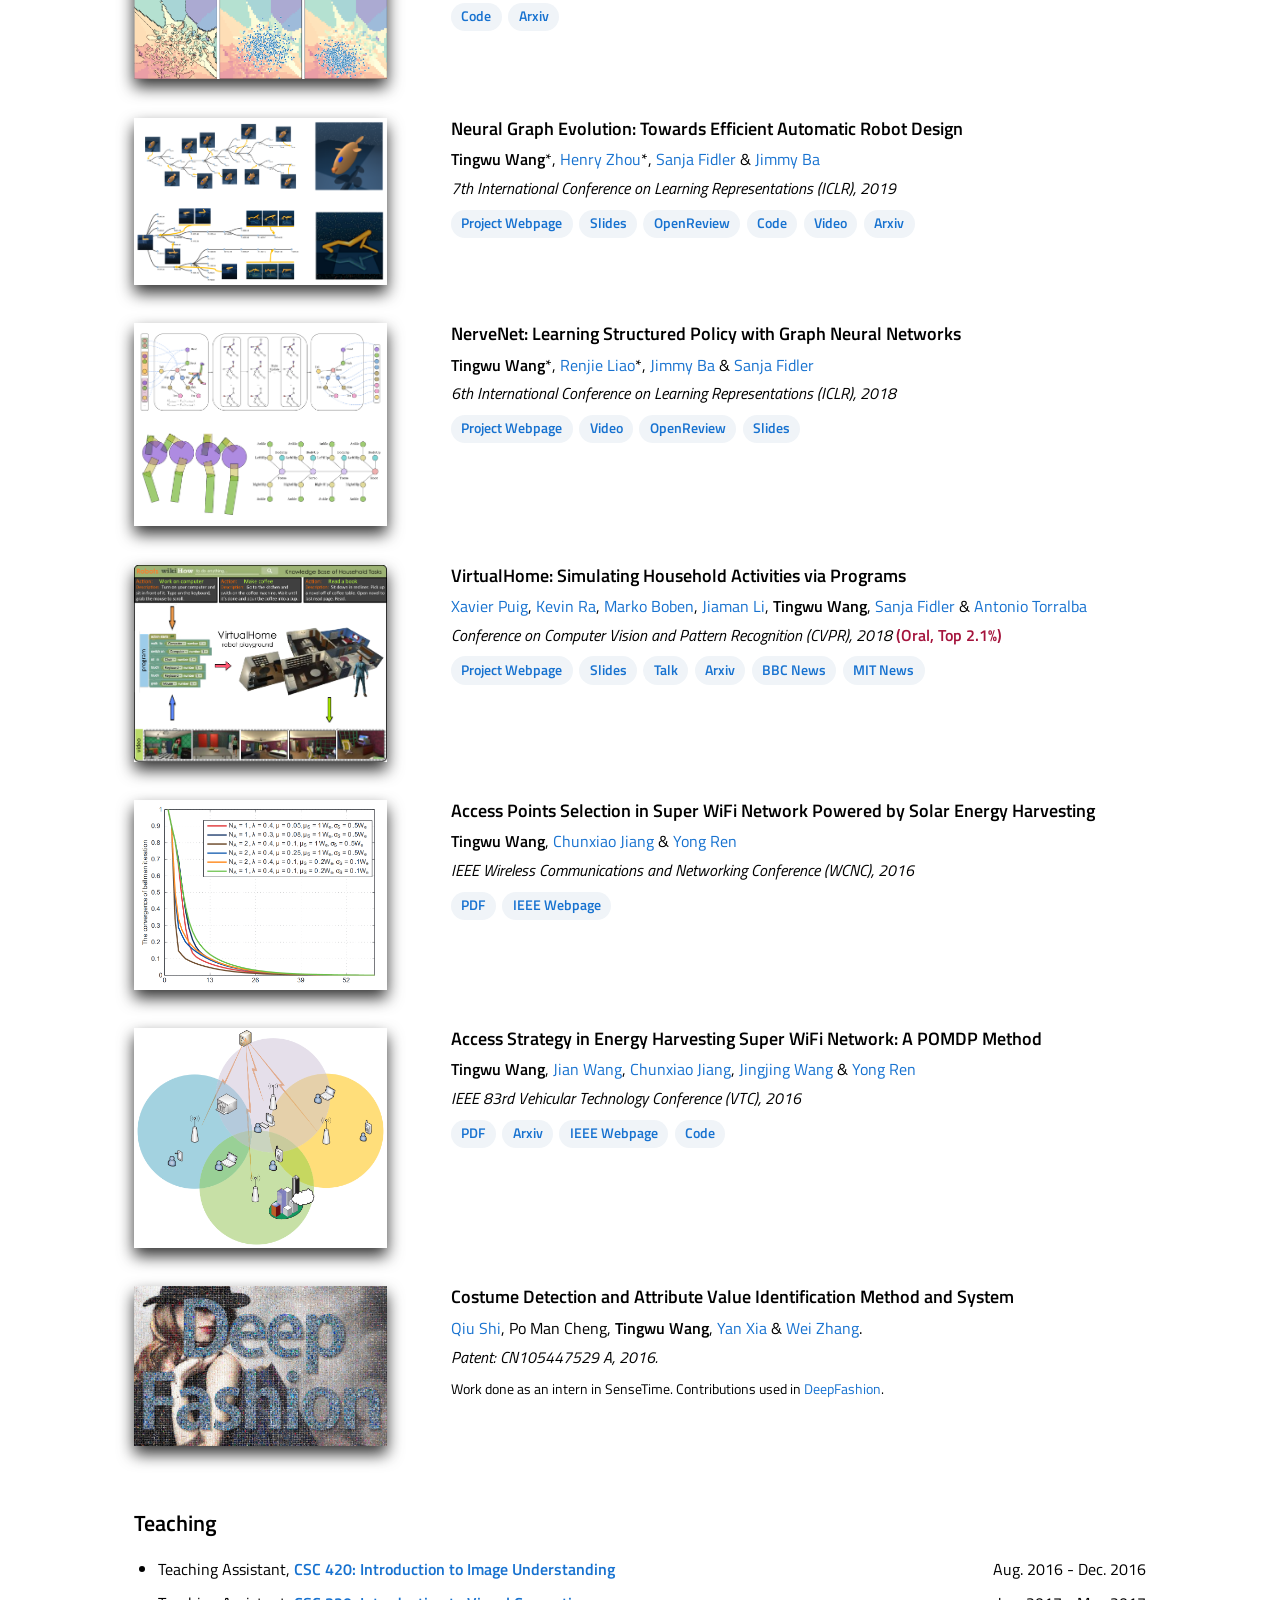
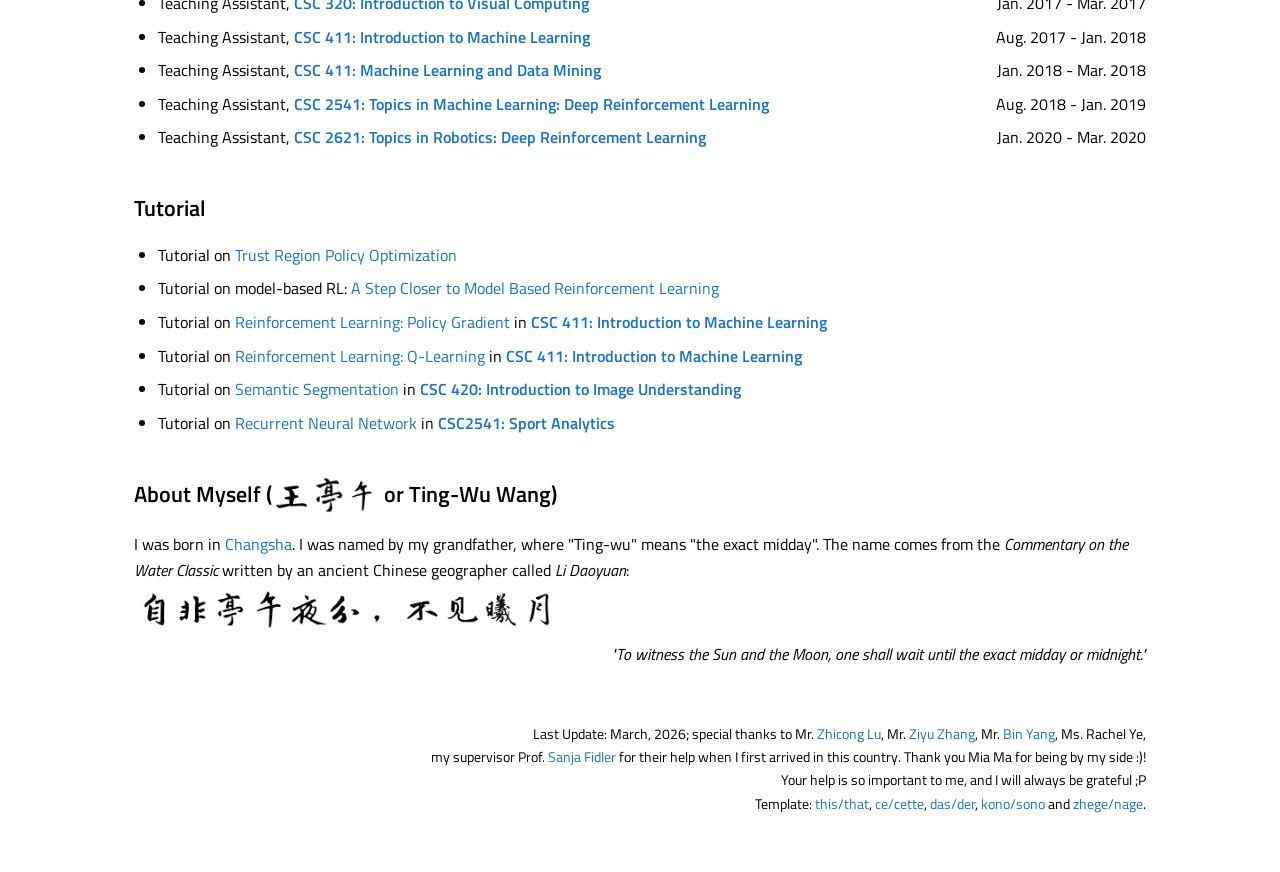
==== commit 8aaabd96: "SONIC published in Science Robotics: move to top, update venue/authors/links Co-Authored-By: Claude " ====
--- a/index.html
+++ b/index.html
@@ -214,6 +214,59 @@
                     <span class="equal-contrib-note"><span style="font-size:1.3em;">*</span> equal contribution.</span>
                 </div>
 
+                <!-- SONIC -->
+                <article class="pub-card animate-on-scroll">
+                    <div class="pub-card-thumb">
+                        <video class="lazy-video" loop muted playsinline preload="none" poster="resources/sonic_overview.poster.jpg" aria-label="SONIC humanoid motion tracking overview">
+                            <source src="resources/sonic_overview.mp4" type="video/mp4">
+                        </video>
+                        <video class="lazy-video" loop muted playsinline preload="none" poster="resources/sonic_lawnmower.poster.jpg" aria-label="SONIC lawnmower demo">
+                            <source src="resources/sonic_lawnmower.mp4" type="video/mp4">
+                        </video>
+                    </div>
+                    <div class="pub-card-info">
+                        <h3 class="pub-title">SONIC: Supersizing Motion Tracking for Natural Humanoid Whole-Body Control</h3>
+                        <p class="pub-authors">
+                            <a href="https://www.zhengyiluo.com/">Zhengyi Luo</a><strong>*</strong>,
+                            <a href="https://www.ye-yuan.com/">Ye Yuan</a><strong>*</strong>,
+                            <strong>Tingwu Wang*</strong>,
+                            <a href="https://scholar.google.com/citations?user=O_PbKNMAAAAJ">Chenran Li</a><strong>*</strong>,
+                            <a href="https://scholar.google.com/citations?user=U9WUBC4AAAAJ">Fernando Casta&#241;eda</a><strong>*</strong>,
+                            <a href="https://ericcsr.github.io/">Sirui Chen</a>,
+                            <a href="https://zi-ang-cao.github.io/">Zi-Ang Cao</a>,
+                            <a href="https://jeffli.site/">Jiefeng Li</a>,
+                            <a href="https://www.linkedin.com/in/david-minor-992295a8">David Minor</a>,
+                            <a href="https://www.qingweiben.com/">Qingwei Ben</a>,
+                            <a href="https://jindapark.github.io/">Jinhyung Park</a>,
+                            David Sami,
+                            <a href="https://www.linkedin.com/in/zi-wang-b675aa236">Zi Wang</a>,
+                            <a href="https://scholar.google.com/citations?user=5lwj5vIAAAAJ">Xingye Da</a>,
+                            <a href="https://dingry.github.io/">Runyu Ding</a>,
+                            <a href="https://www.linkedin.com/in/cyrushogg">Cyrus Hogg</a>,
+                            <a href="https://www.linkedin.com/in/linasong">Lina Song</a>,
+                            <a href="https://www.linkedin.com/in/edysusantolim">Edy Lim</a>,
+                            <a href="https://www.linkedin.com/in/eugene-ilyoung-jeong-831b074">Eugene Jeong</a>,
+                            <a href="https://tairanhe.com/">Tairan He</a>,
+                            <a href="https://haoruxue.github.io/">Haoru Xue</a>,
+                            <a href="https://wenlixiao-cs.github.io/">Wenli Xiao</a>,
+                            <a href="https://www.linkedin.com/in/simon-yuen-68ba851">Simon Yuen</a>,
+                            <a href="https://jankautz.com/">Jan Kautz</a>,
+                            <a href="https://www.linkedin.com/in/yanchang1">Yan Chang</a>,
+                            <a href="https://www.umariqbal.info/">Umar Iqbal</a>,
+                            <a href="https://jimfan.me">Linxi "Jim" Fan</a><sup>&#8225;</sup> &amp;
+                            <a href="https://yukezhu.me">Yuke Zhu</a><sup>&#8225;</sup>
+                        </p>
+                        <p class="pub-venue"><em>Science Robotics</em>, 2026 <strong class="pub-highlight">(Cover of the Science website)</strong></p>
+                        <div class="pub-links">
+                            <a href="https://www.science.org/doi/10.1126/scirobotics.aed4592">Paper</a>
+                            <a href="https://nvlabs.github.io/GEAR-SONIC/">Project</a>
+                            <a href="https://arxiv.org/abs/2511.07820">Arxiv</a>
+                            <a href="https://github.com/NVlabs/GR00T-WholeBodyControl">Code</a>
+                            <a href="https://nvlabs.github.io/GEAR-SONIC/demo.html">Demo</a>
+                        </div>
+                    </div>
+                </article>
+
                 <!-- MotionBricks -->
                 <article class="pub-card animate-on-scroll">
                     <div class="pub-card-thumb">
@@ -516,55 +569,6 @@
                     </div>
                 </article>
 
-                <!-- SONIC -->
-                <article class="pub-card animate-on-scroll">
-                    <div class="pub-card-thumb">
-                        <video class="lazy-video" loop muted playsinline preload="none" poster="resources/sonic_overview.poster.jpg" aria-label="SONIC humanoid motion tracking overview">
-                            <source src="resources/sonic_overview.mp4" type="video/mp4">
-                        </video>
-                        <video class="lazy-video" loop muted playsinline preload="none" poster="resources/sonic_lawnmower.poster.jpg" aria-label="SONIC lawnmower demo">
-                            <source src="resources/sonic_lawnmower.mp4" type="video/mp4">
-                        </video>
-                    </div>
-                    <div class="pub-card-info">
-                        <h3 class="pub-title">SONIC: Supersizing Motion Tracking for Natural Humanoid Whole-Body Control</h3>
-                        <p class="pub-authors">
-                            <a href="https://www.zhengyiluo.com/">Zhengyi Luo</a><strong>*</strong>,
-                            <a href="https://www.ye-yuan.com/">Ye Yuan</a><strong>*</strong>,
-                            <strong>Tingwu Wang*</strong>,
-                            <a href="https://scholar.google.com/citations?user=O_PbKNMAAAAJ">Chenran Li</a><strong>*</strong>,
-                            <a href="https://ericcsr.github.io/">Sirui Chen</a>,
-                            <a href="https://scholar.google.com/citations?user=U9WUBC4AAAAJ">Fernando Casta&#241;eda</a>,
-                            <a href="https://zi-ang-cao.github.io/">Zi-Ang Cao</a>,
-                            <a href="https://jeffli.site/">Jiefeng Li</a>,
-                            <a href="https://www.linkedin.com/in/david-minor-992295a8">David Minor</a>,
-                            <a href="https://www.qingweiben.com/">Qingwei Ben</a>,
-                            <a href="https://scholar.google.com/citations?user=5lwj5vIAAAAJ">Xingye Da</a>,
-                            <a href="https://dingry.github.io/">Runyu Ding</a>,
-                            <a href="https://www.linkedin.com/in/cyrushogg">Cyrus Hogg</a>,
-                            <a href="https://www.linkedin.com/in/linasong">Lina Song</a>,
-                            <a href="https://www.linkedin.com/in/edysusantolim">Edy Lim</a>,
-                            <a href="https://www.linkedin.com/in/eugene-ilyoung-jeong-831b074">Eugene Jeong</a>,
-                            <a href="https://tairanhe.com/">Tairan He</a>,
-                            <a href="https://haoruxue.github.io/">Haoru Xue</a>,
-                            <a href="https://wenlixiao-cs.github.io/">Wenli Xiao</a>,
-                            <a href="https://www.linkedin.com/in/zi-wang-b675aa236">Zi Wang</a>,
-                            <a href="https://www.linkedin.com/in/simon-yuen-68ba851">Simon Yuen</a>,
-                            <a href="https://jankautz.com/">Jan Kautz</a>,
-                            <a href="https://www.linkedin.com/in/yanchang1">Yan Chang</a>,
-                            <a href="https://www.umariqbal.info/">Umar Iqbal</a>,
-                            <a href="https://jimfan.me">Linxi "Jim" Fan</a><sup>&#8225;</sup>,
-                            <a href="https://yukezhu.me">Yuke Zhu</a><sup>&#8225;</sup>
-                        </p>
-                        <p class="pub-venue"><em>arXiv preprint</em>, 2025</p>
-                        <div class="pub-links">
-                            <a href="https://nvlabs.github.io/SONIC/static/pdf/sonic_paper.pdf">Paper</a>
-                            <a href="https://nvlabs.github.io/SONIC/">Project</a>
-                            <a href="https://arxiv.org/abs/2511.07820">Arxiv</a>
-                        </div>
-                    </div>
-                </article>
-
                 <!-- MFM Patent -->
                 <article class="pub-card animate-on-scroll">
                     <div class="pub-card-thumb">
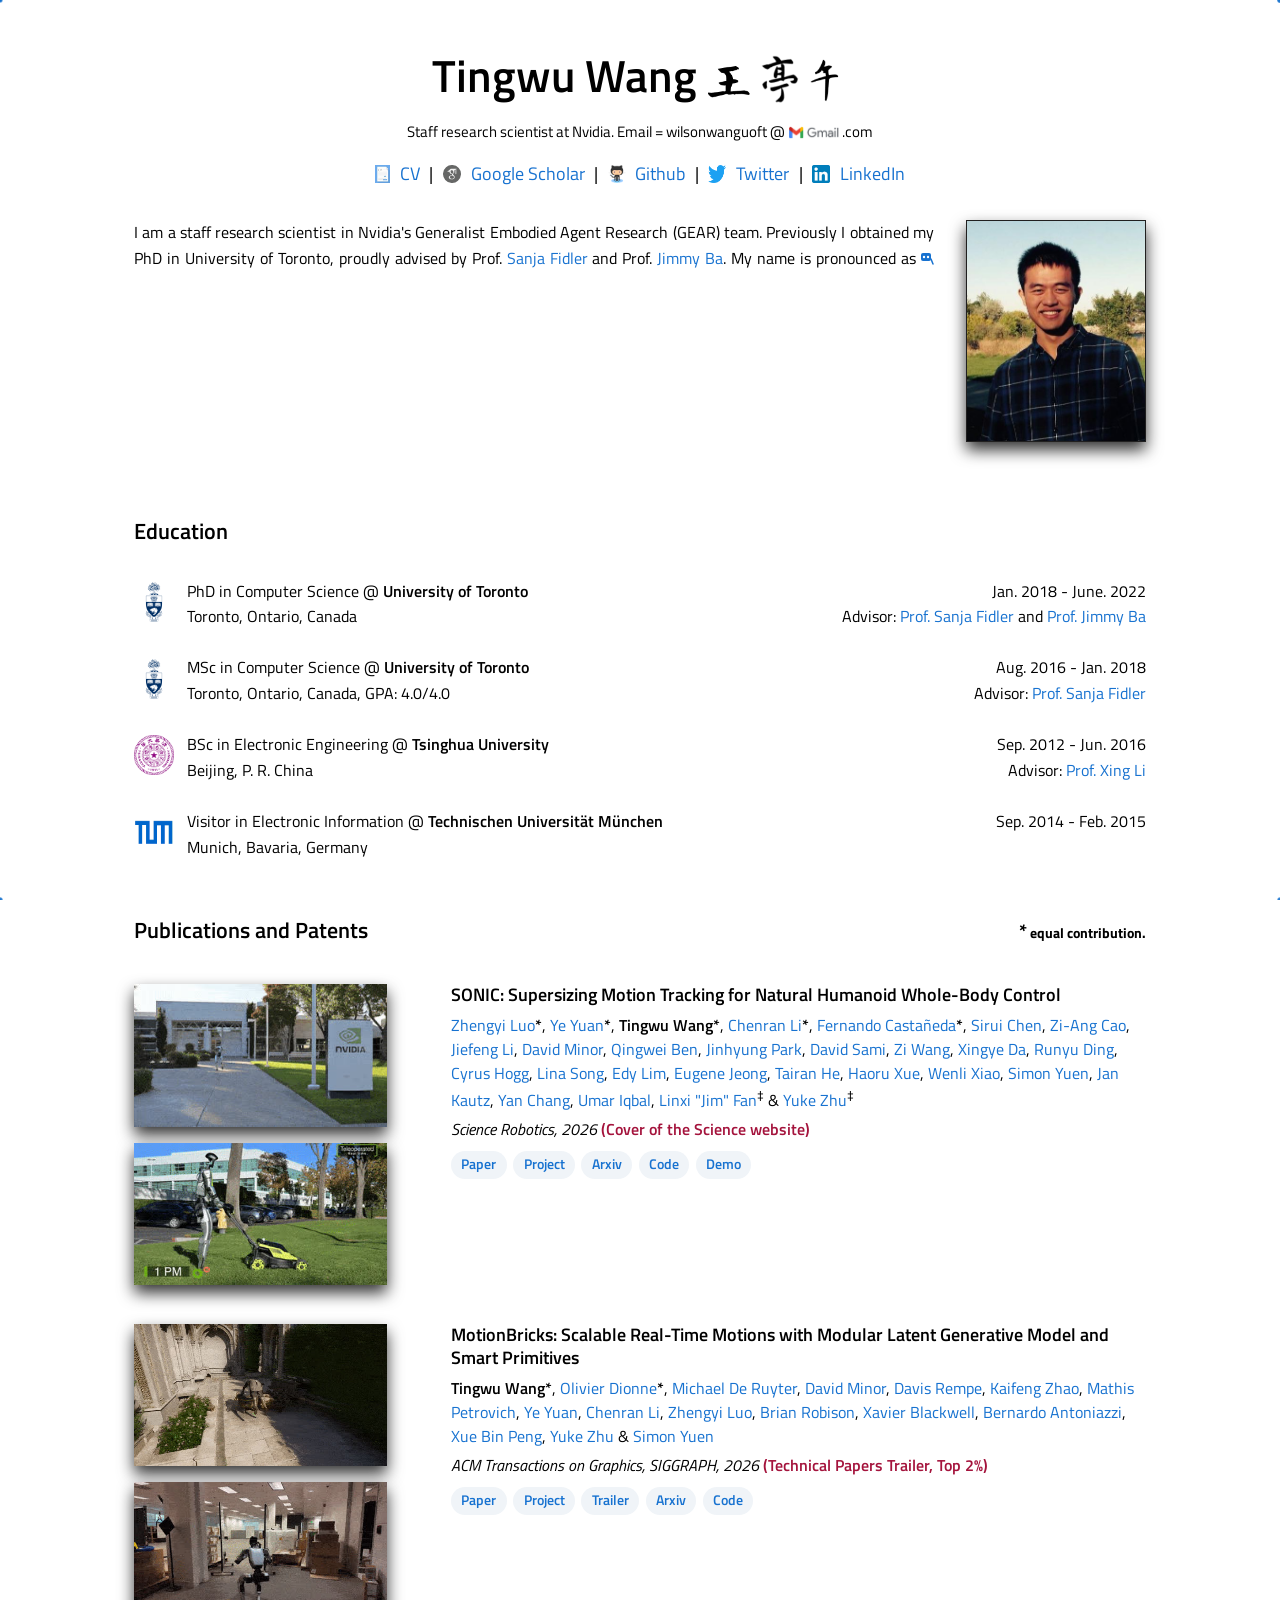
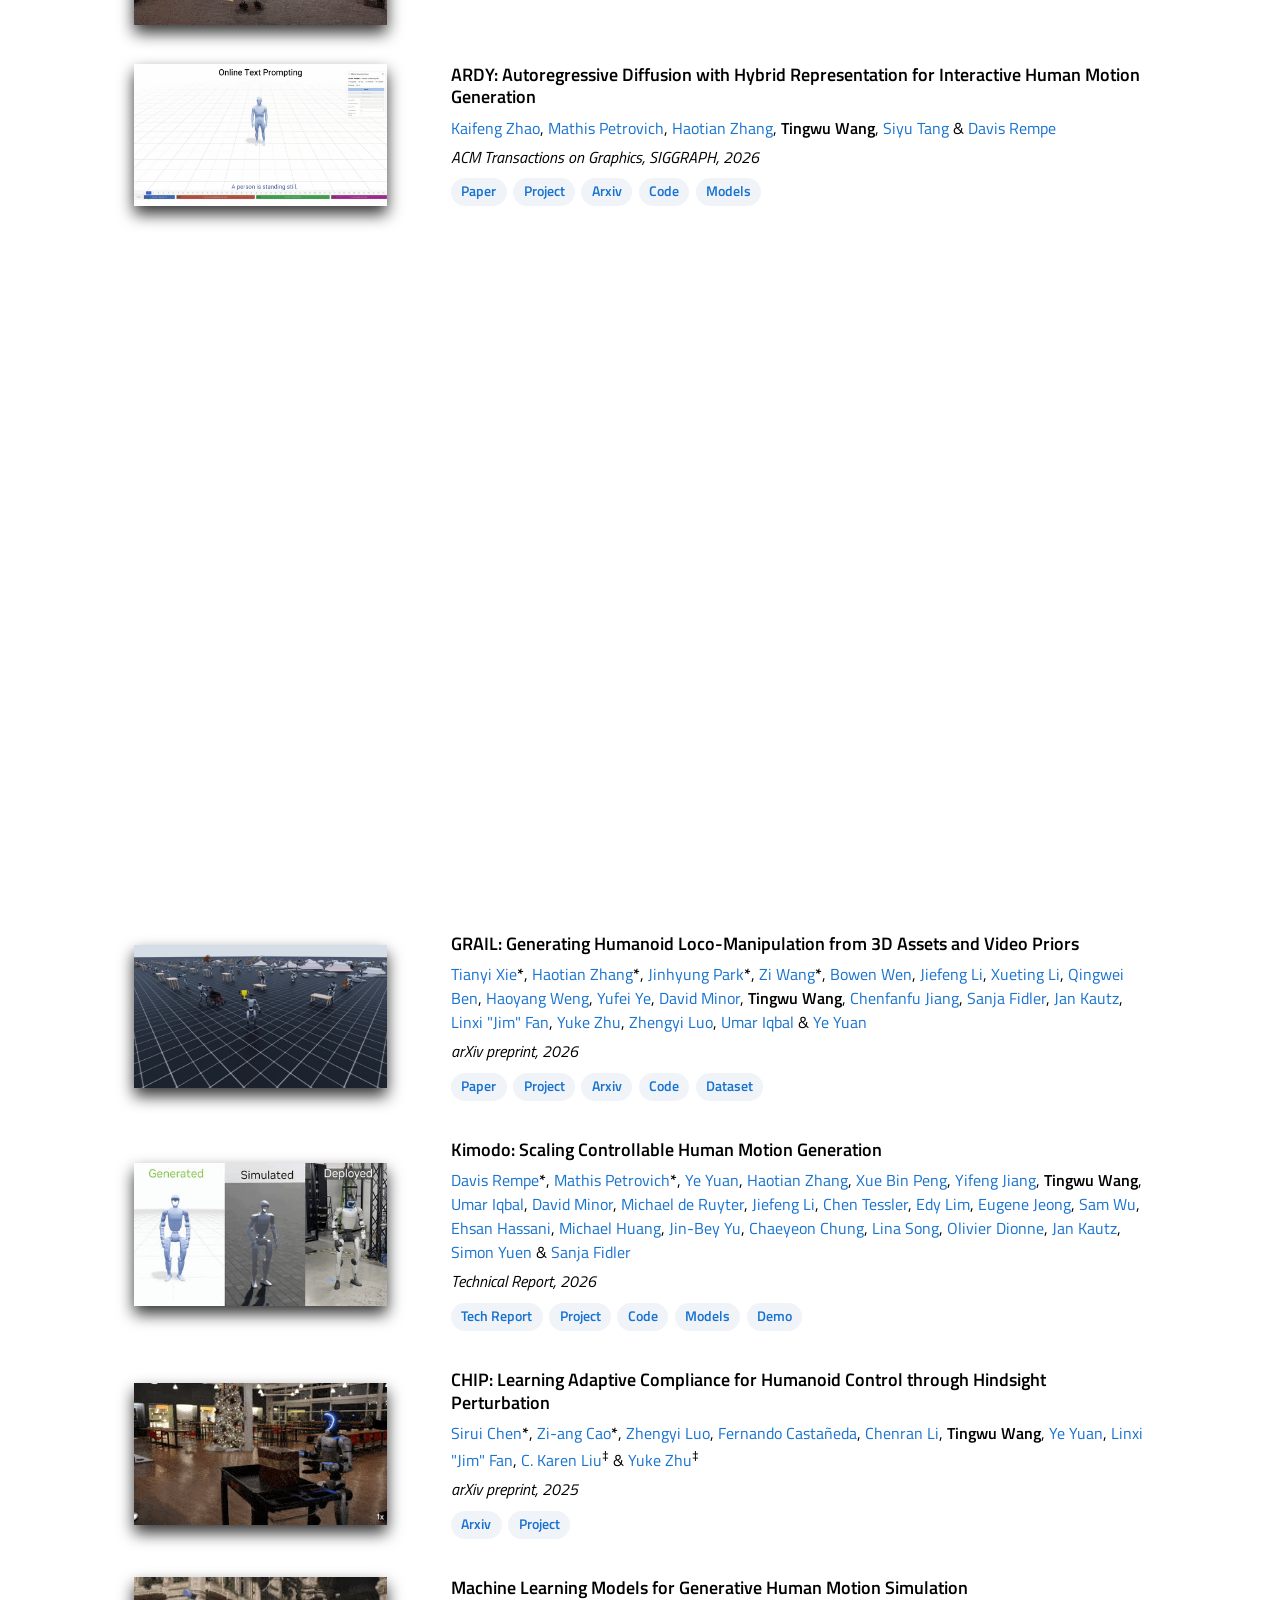
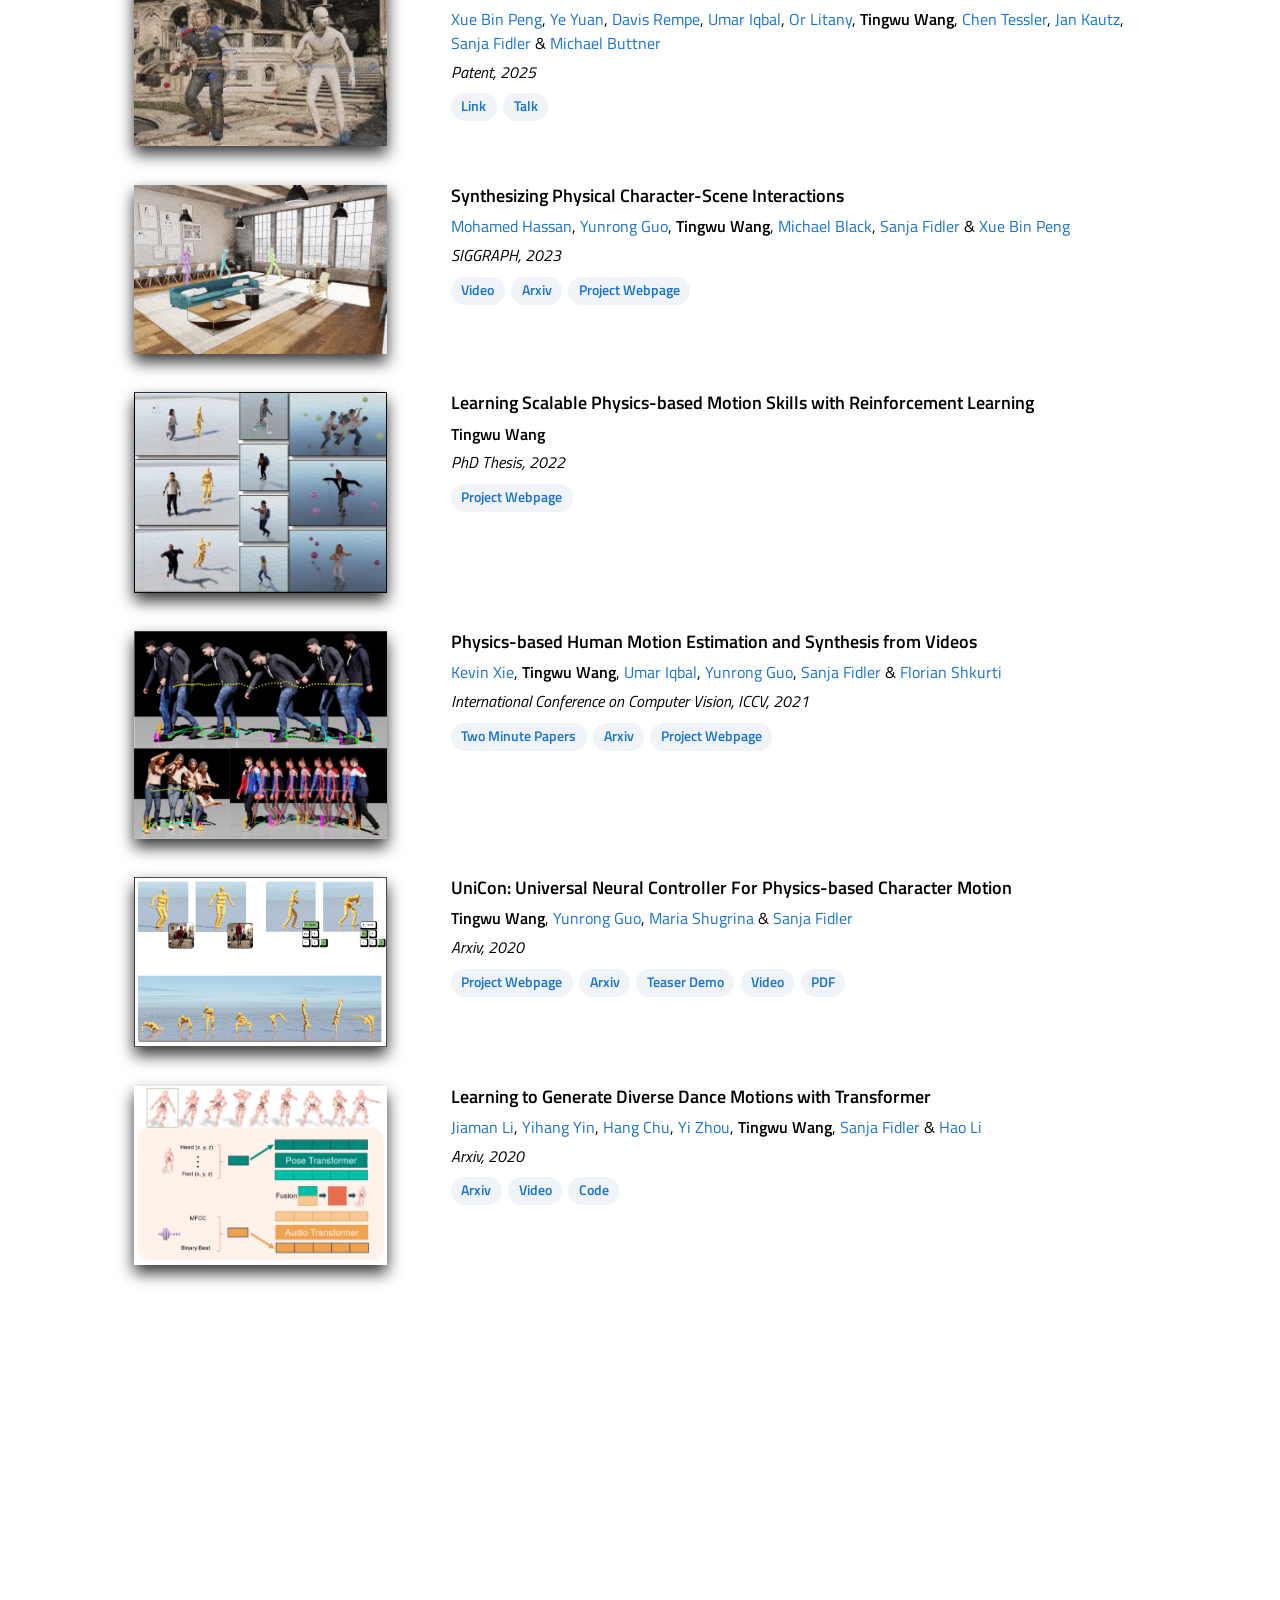
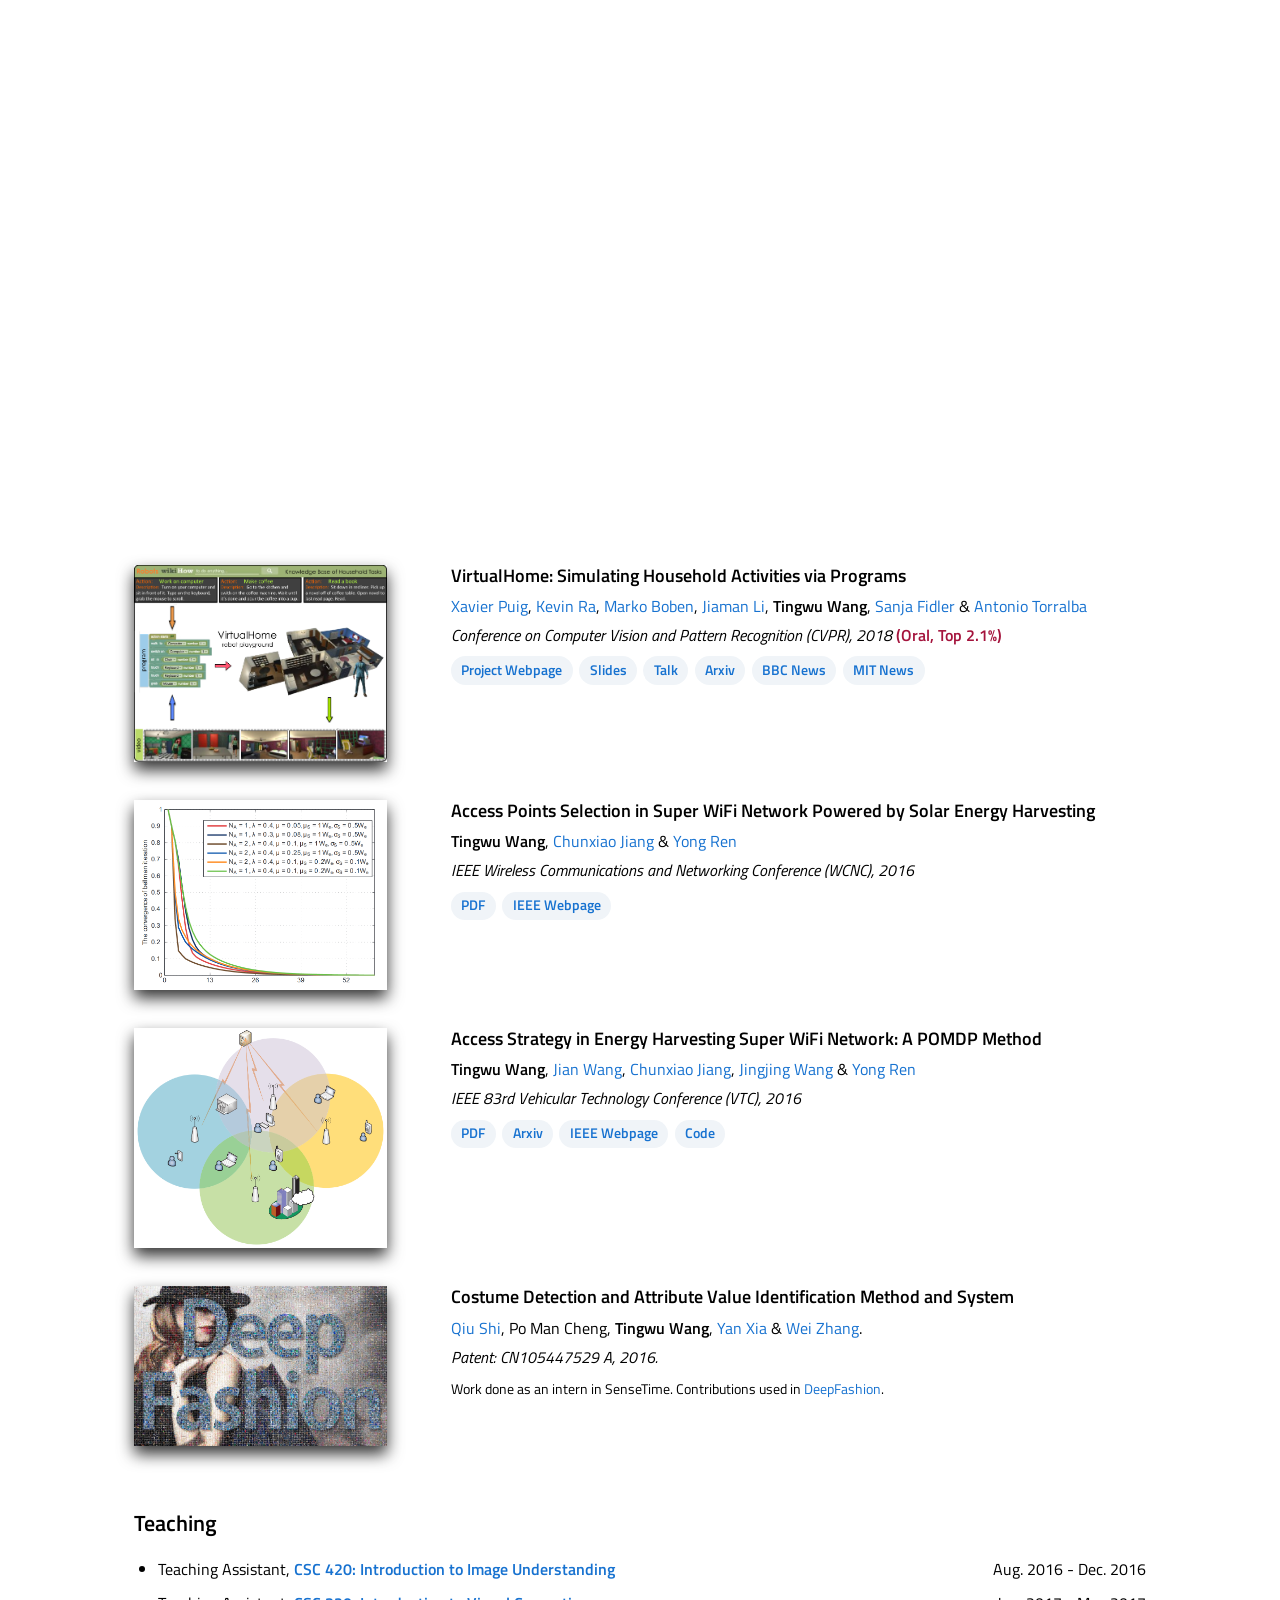
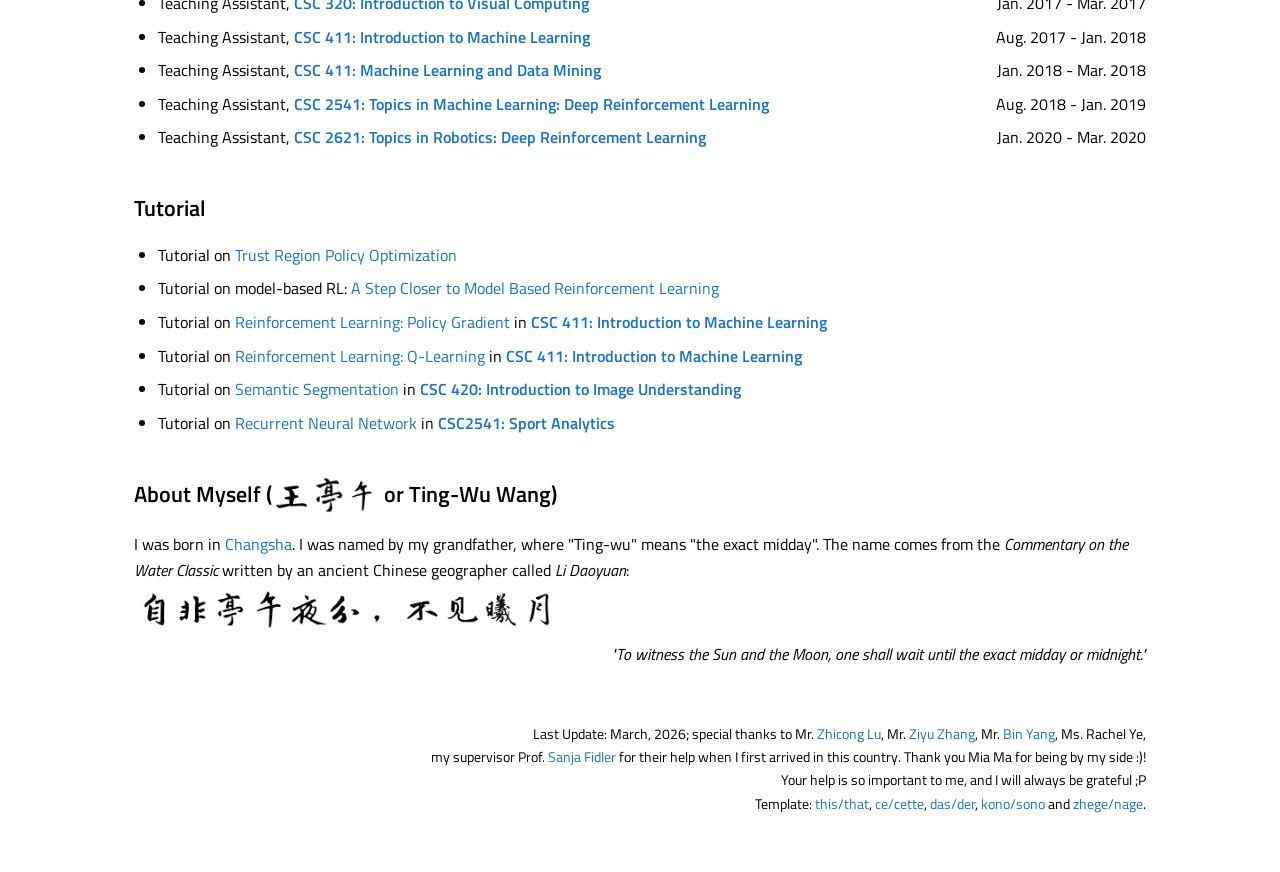
==== commit 3cea5d71: "add LinkedIn link for David Sami on SONIC card Co-Authored-By: Claude Fable 5 <noreply@anthropic.com" ====
--- a/index.html
+++ b/index.html
@@ -238,7 +238,7 @@
                             <a href="https://www.linkedin.com/in/david-minor-992295a8">David Minor</a>,
                             <a href="https://www.qingweiben.com/">Qingwei Ben</a>,
                             <a href="https://jindapark.github.io/">Jinhyung Park</a>,
-                            David Sami,
+                            <a href="https://www.linkedin.com/in/david-sami-1bb95640/">David Sami</a>,
                             <a href="https://www.linkedin.com/in/zi-wang-b675aa236">Zi Wang</a>,
                             <a href="https://scholar.google.com/citations?user=5lwj5vIAAAAJ">Xingye Da</a>,
                             <a href="https://dingry.github.io/">Runyu Ding</a>,
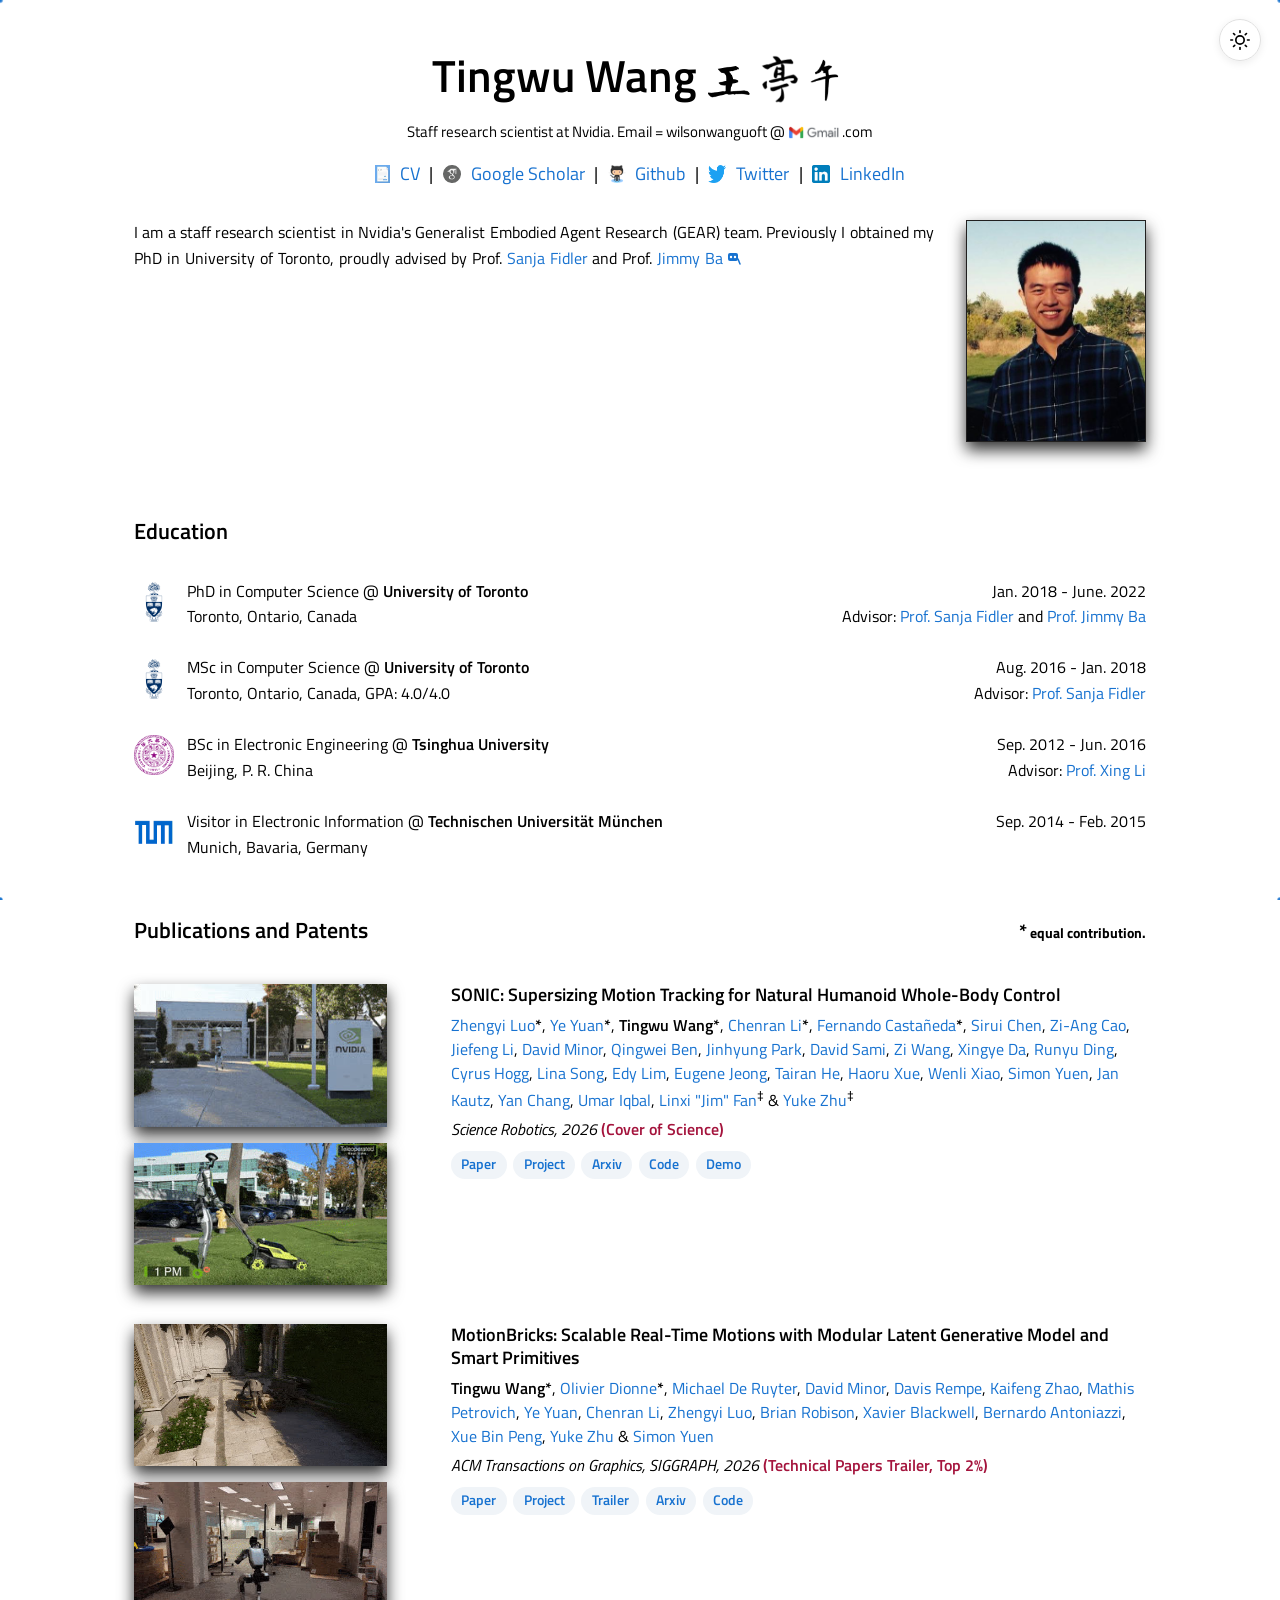
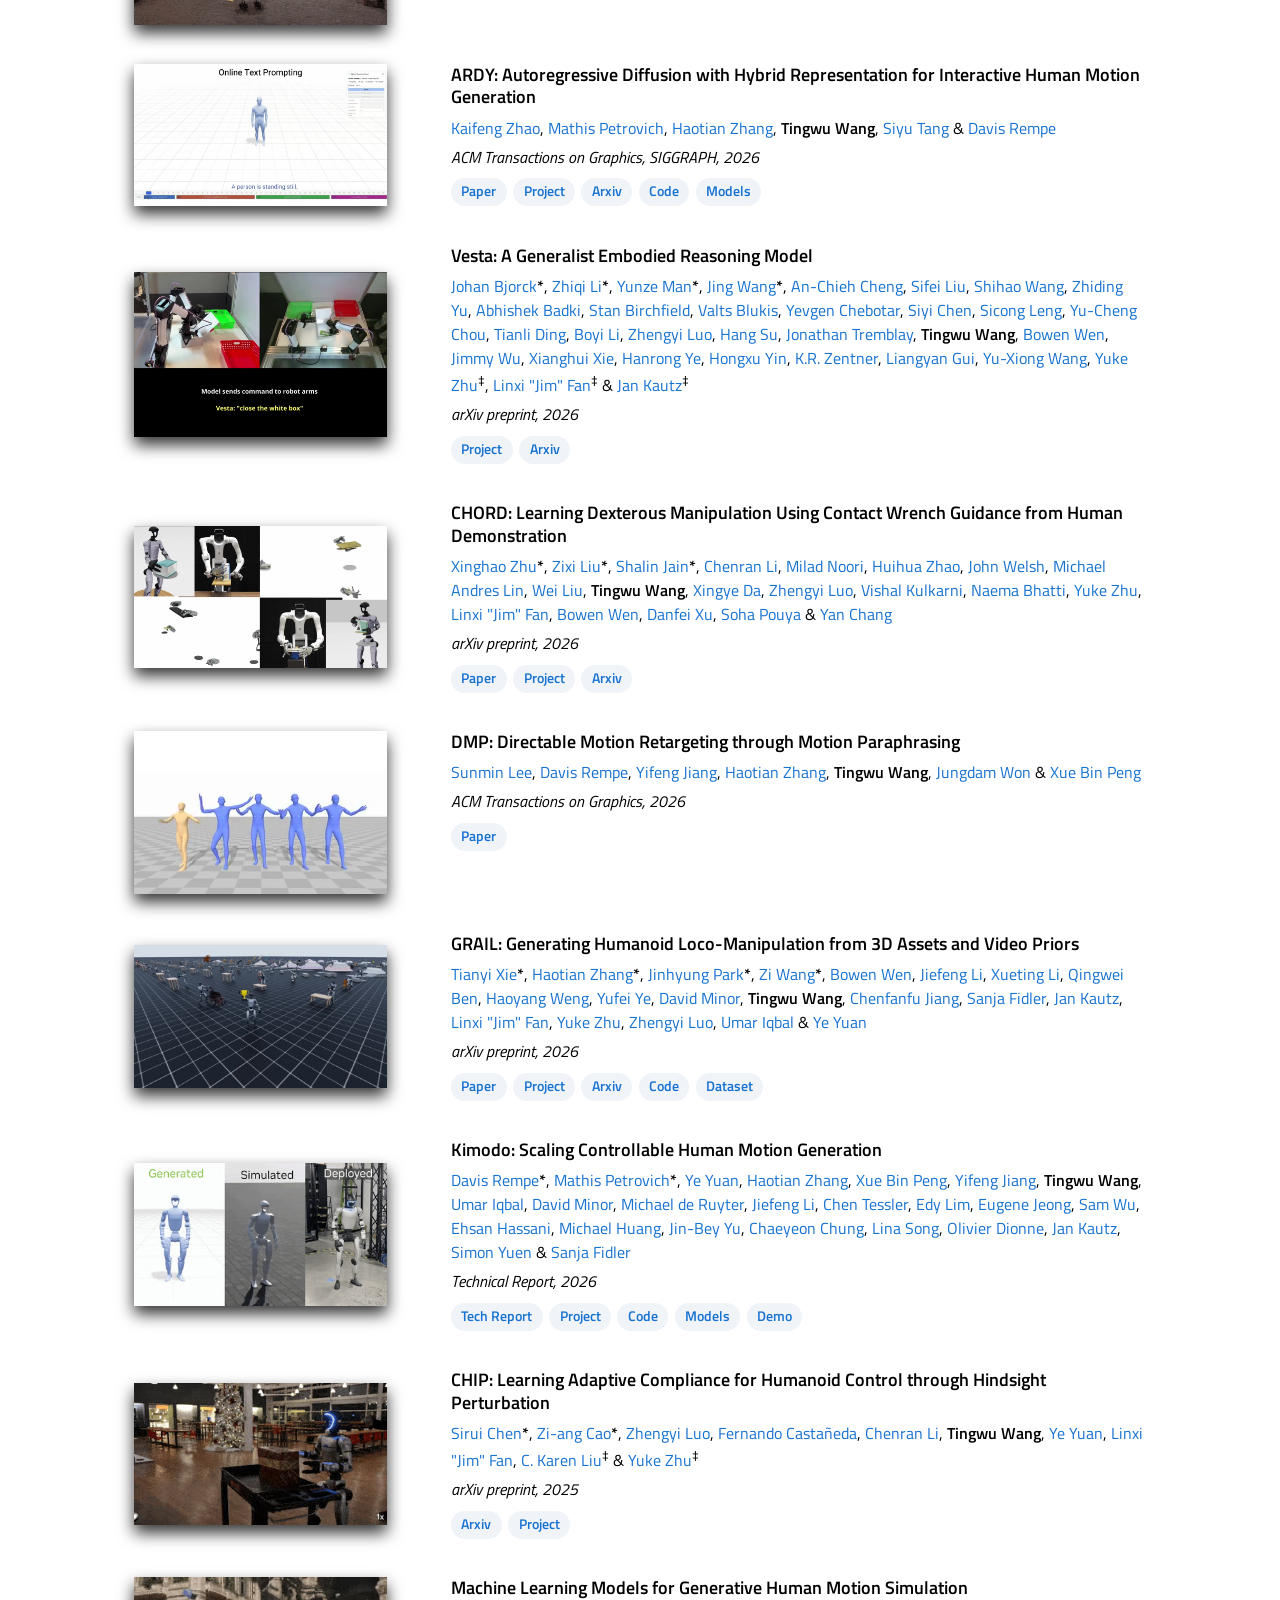
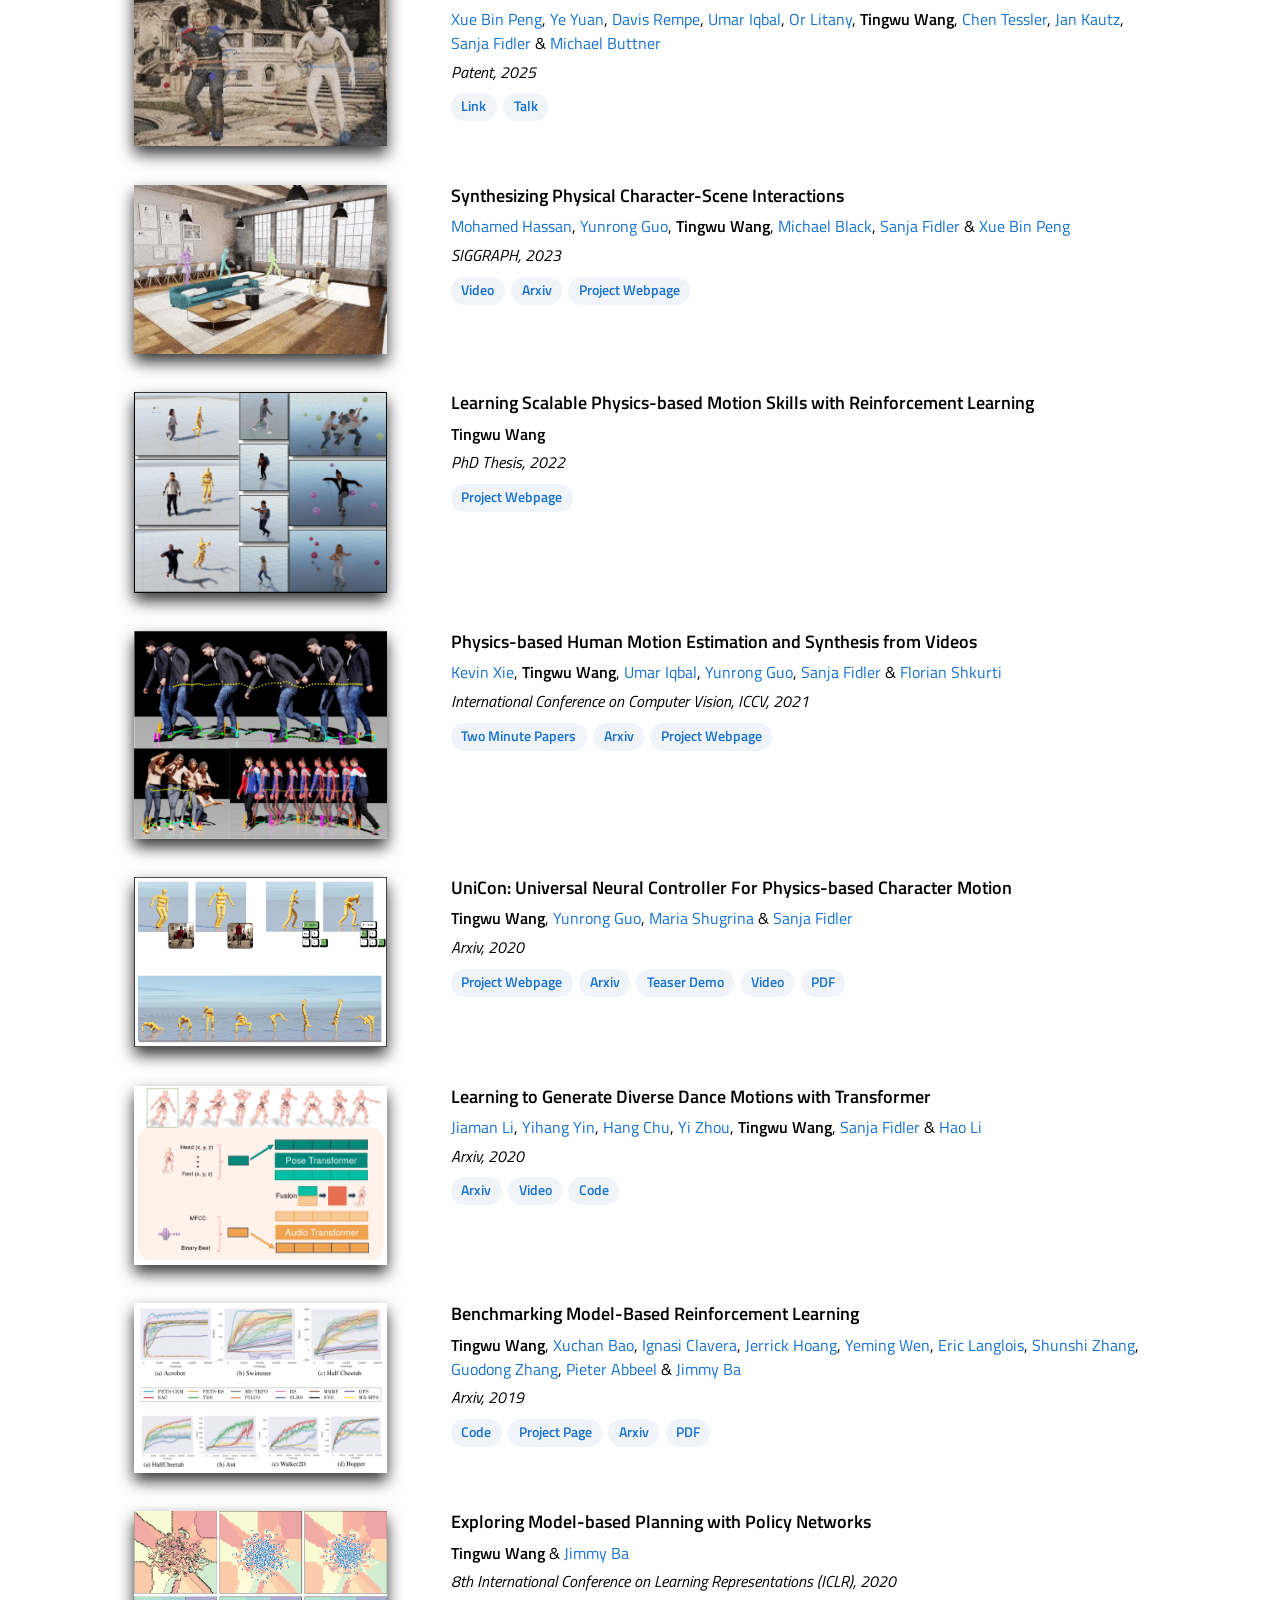
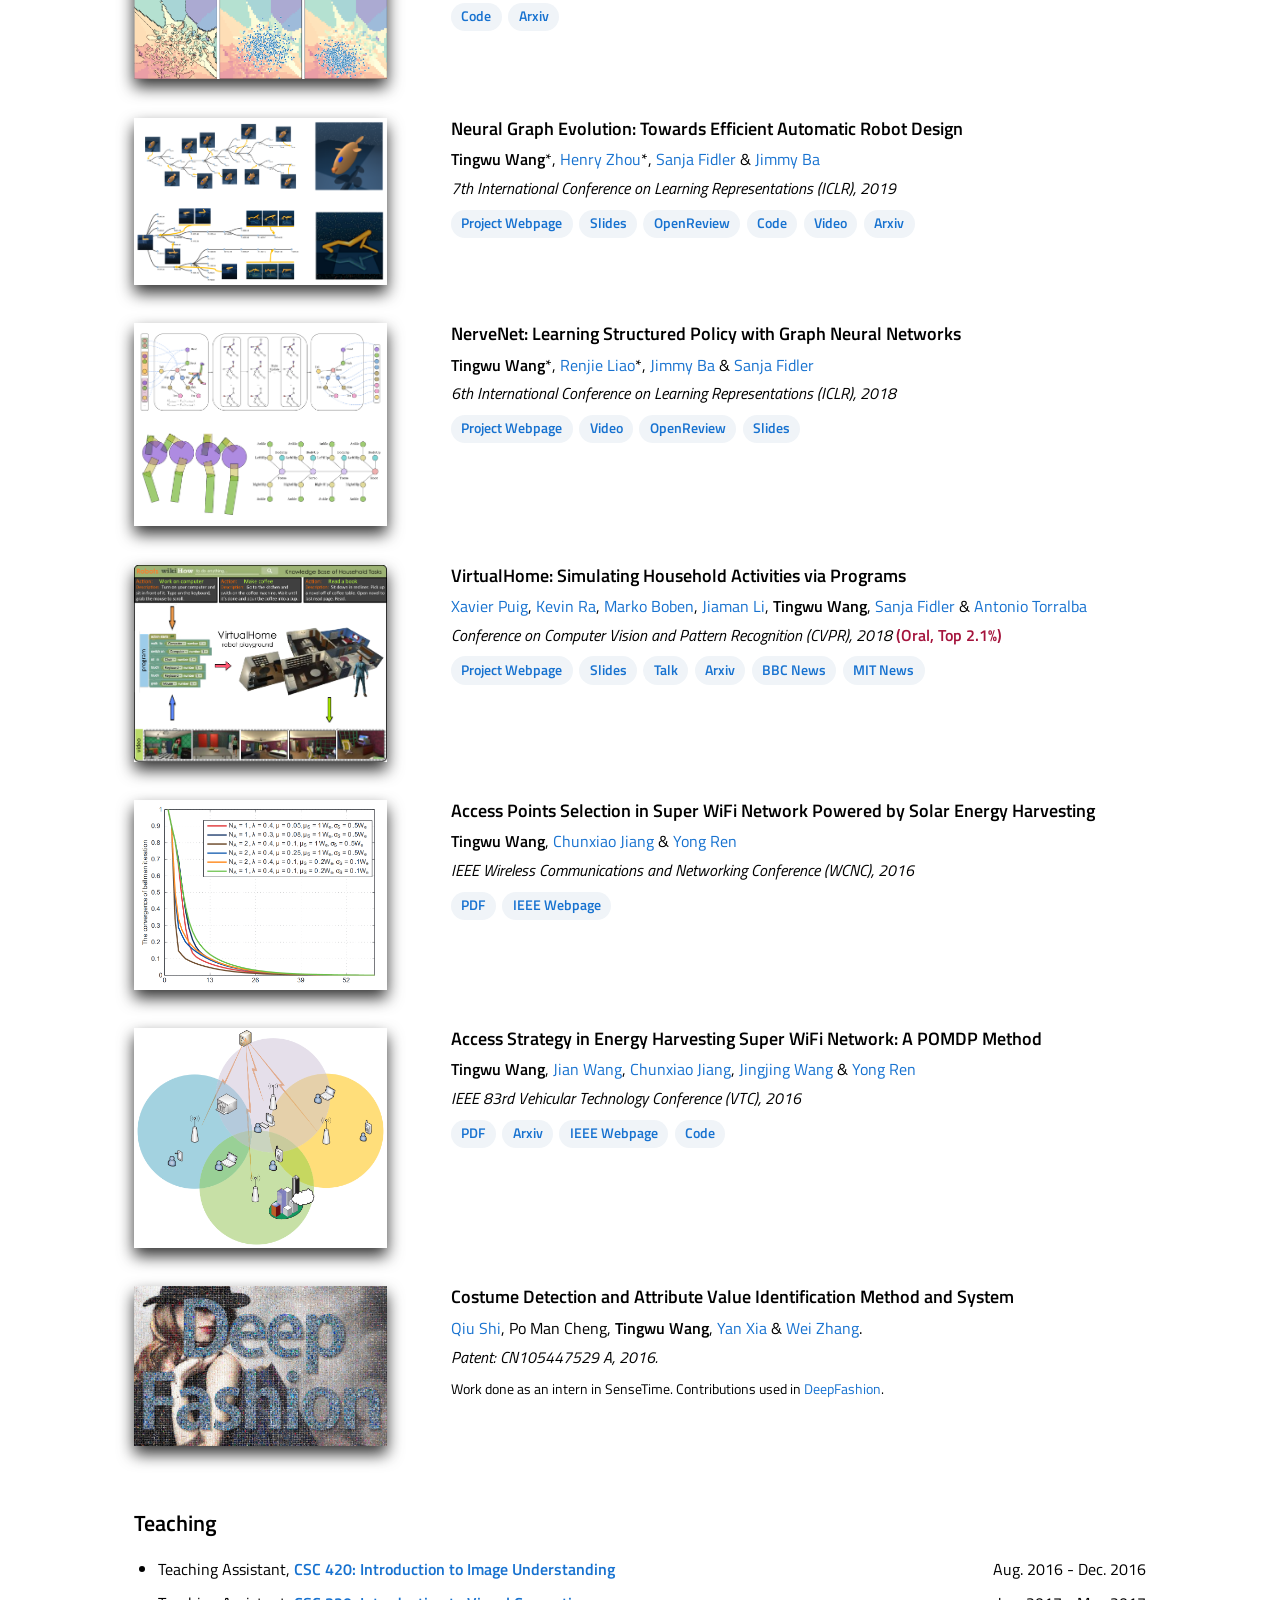
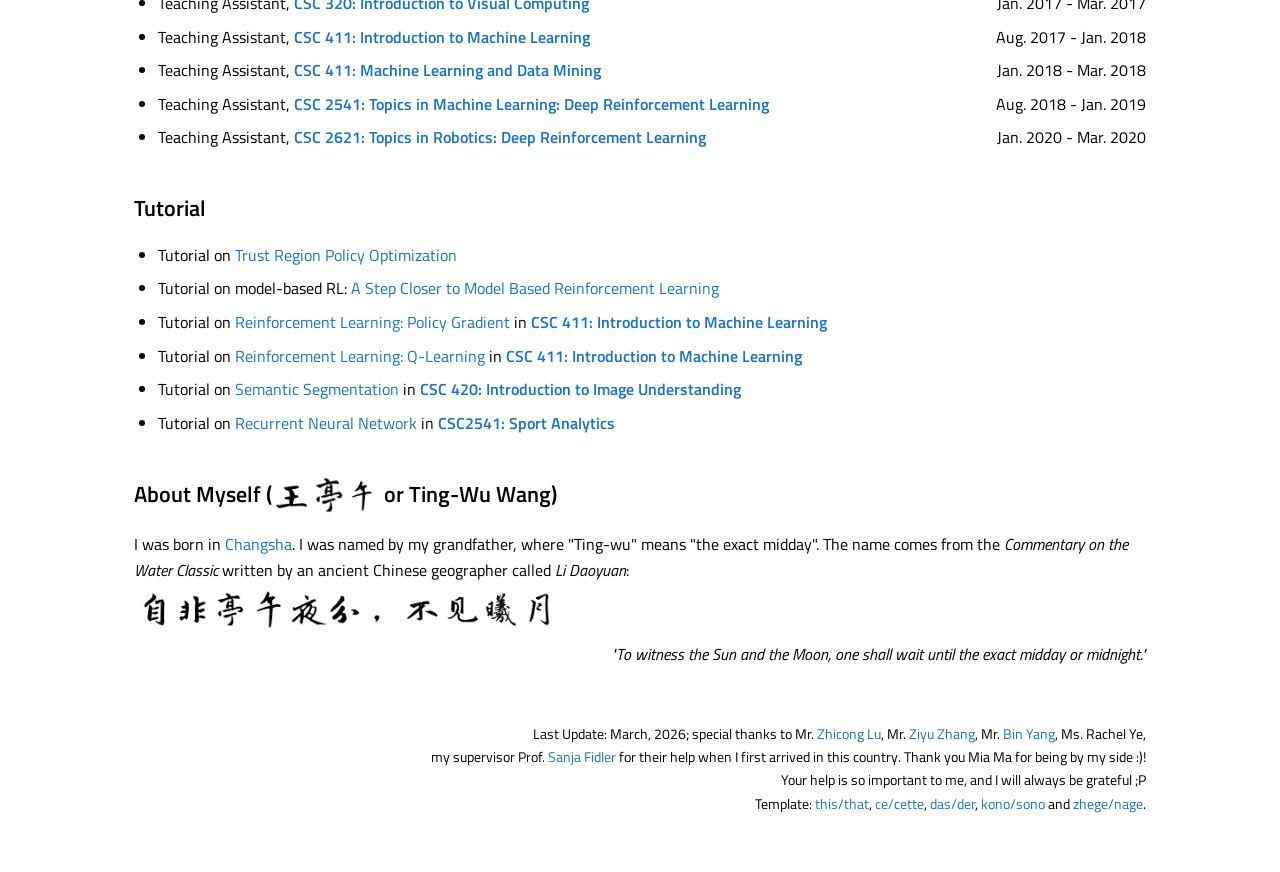
==== commit ef7d3141: "shorten SONIC badge to "Cover of Science" Co-Authored-By: Claude Fable 5 <noreply@anthropic.com>" ====
--- a/index.html
+++ b/index.html
@@ -256,7 +256,7 @@
                             <a href="https://jimfan.me">Linxi "Jim" Fan</a><sup>&#8225;</sup> &amp;
                             <a href="https://yukezhu.me">Yuke Zhu</a><sup>&#8225;</sup>
                         </p>
-                        <p class="pub-venue"><em>Science Robotics</em>, 2026 <strong class="pub-highlight">(Cover of the Science website)</strong></p>
+                        <p class="pub-venue"><em>Science Robotics</em>, 2026 <strong class="pub-highlight">(Cover of Science)</strong></p>
                         <div class="pub-links">
                             <a href="https://www.science.org/doi/10.1126/scirobotics.aed4592">Paper</a>
                             <a href="https://nvlabs.github.io/GEAR-SONIC/">Project</a>
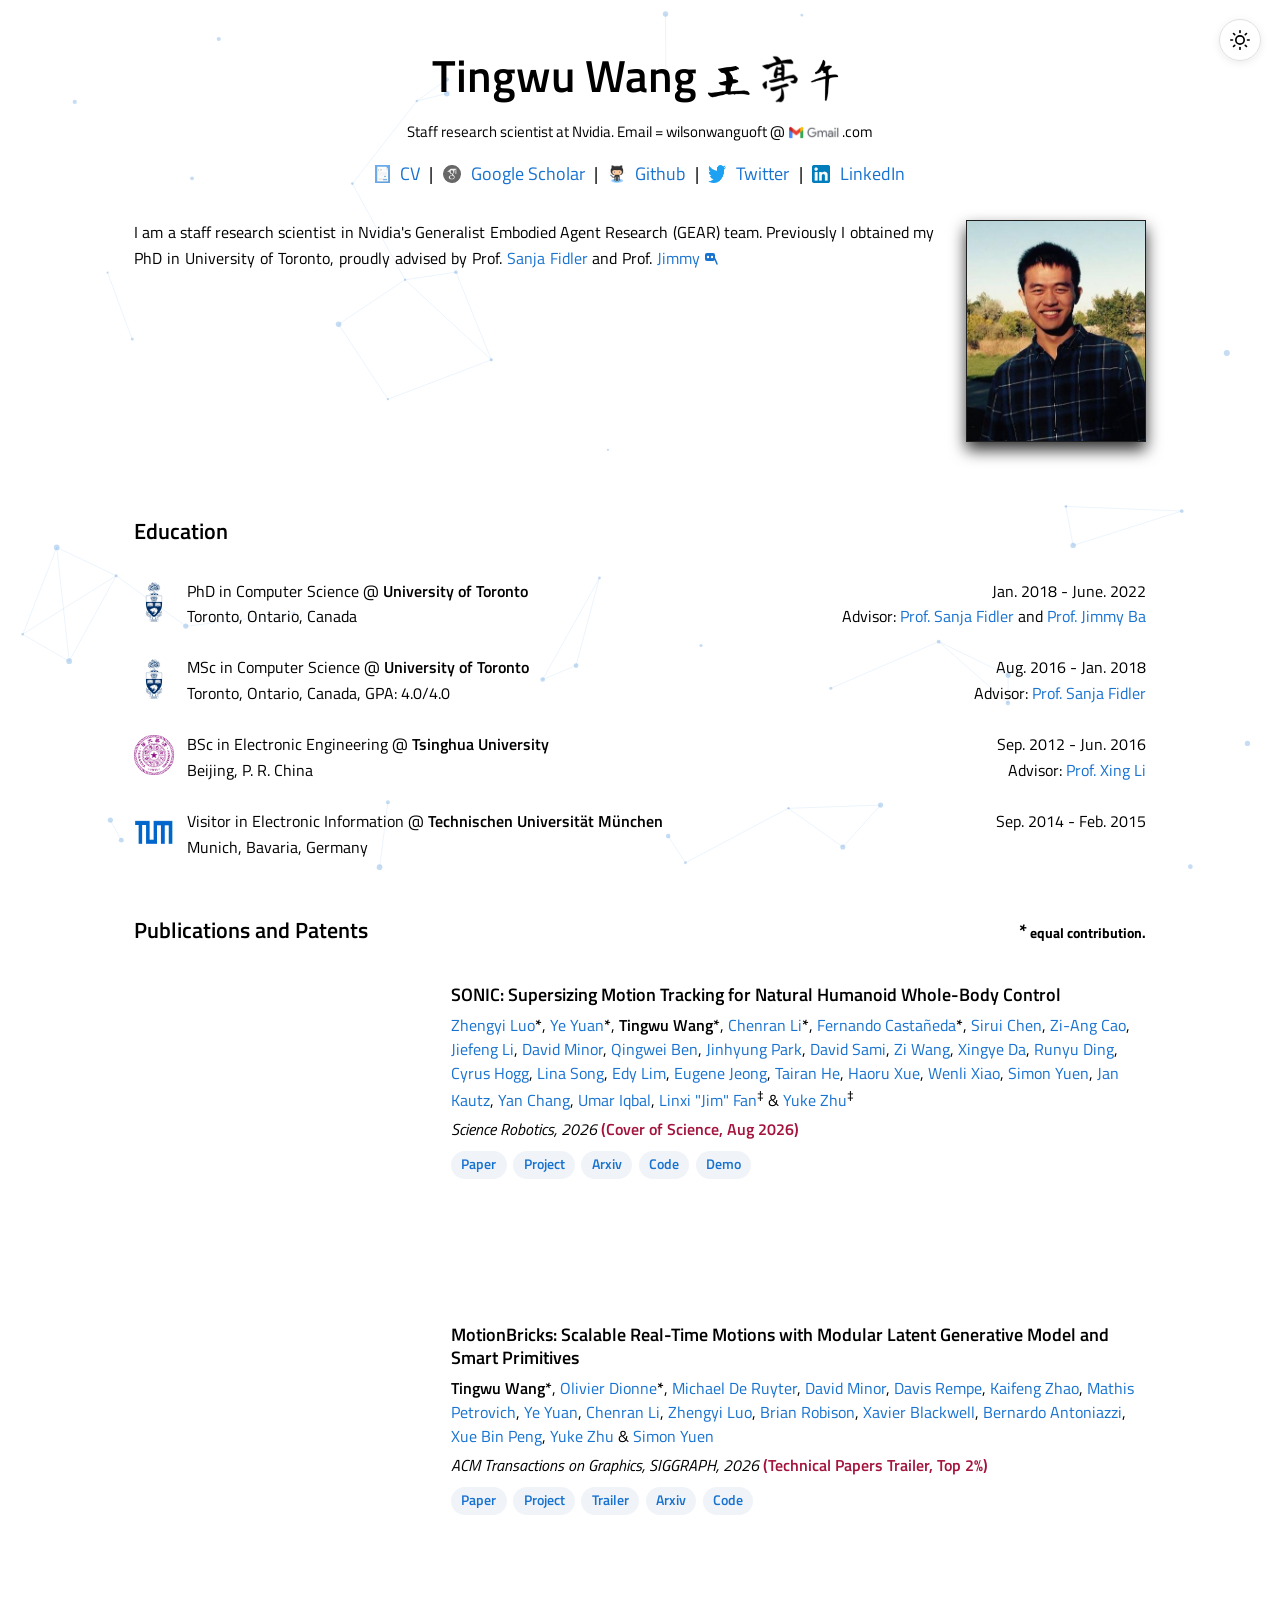
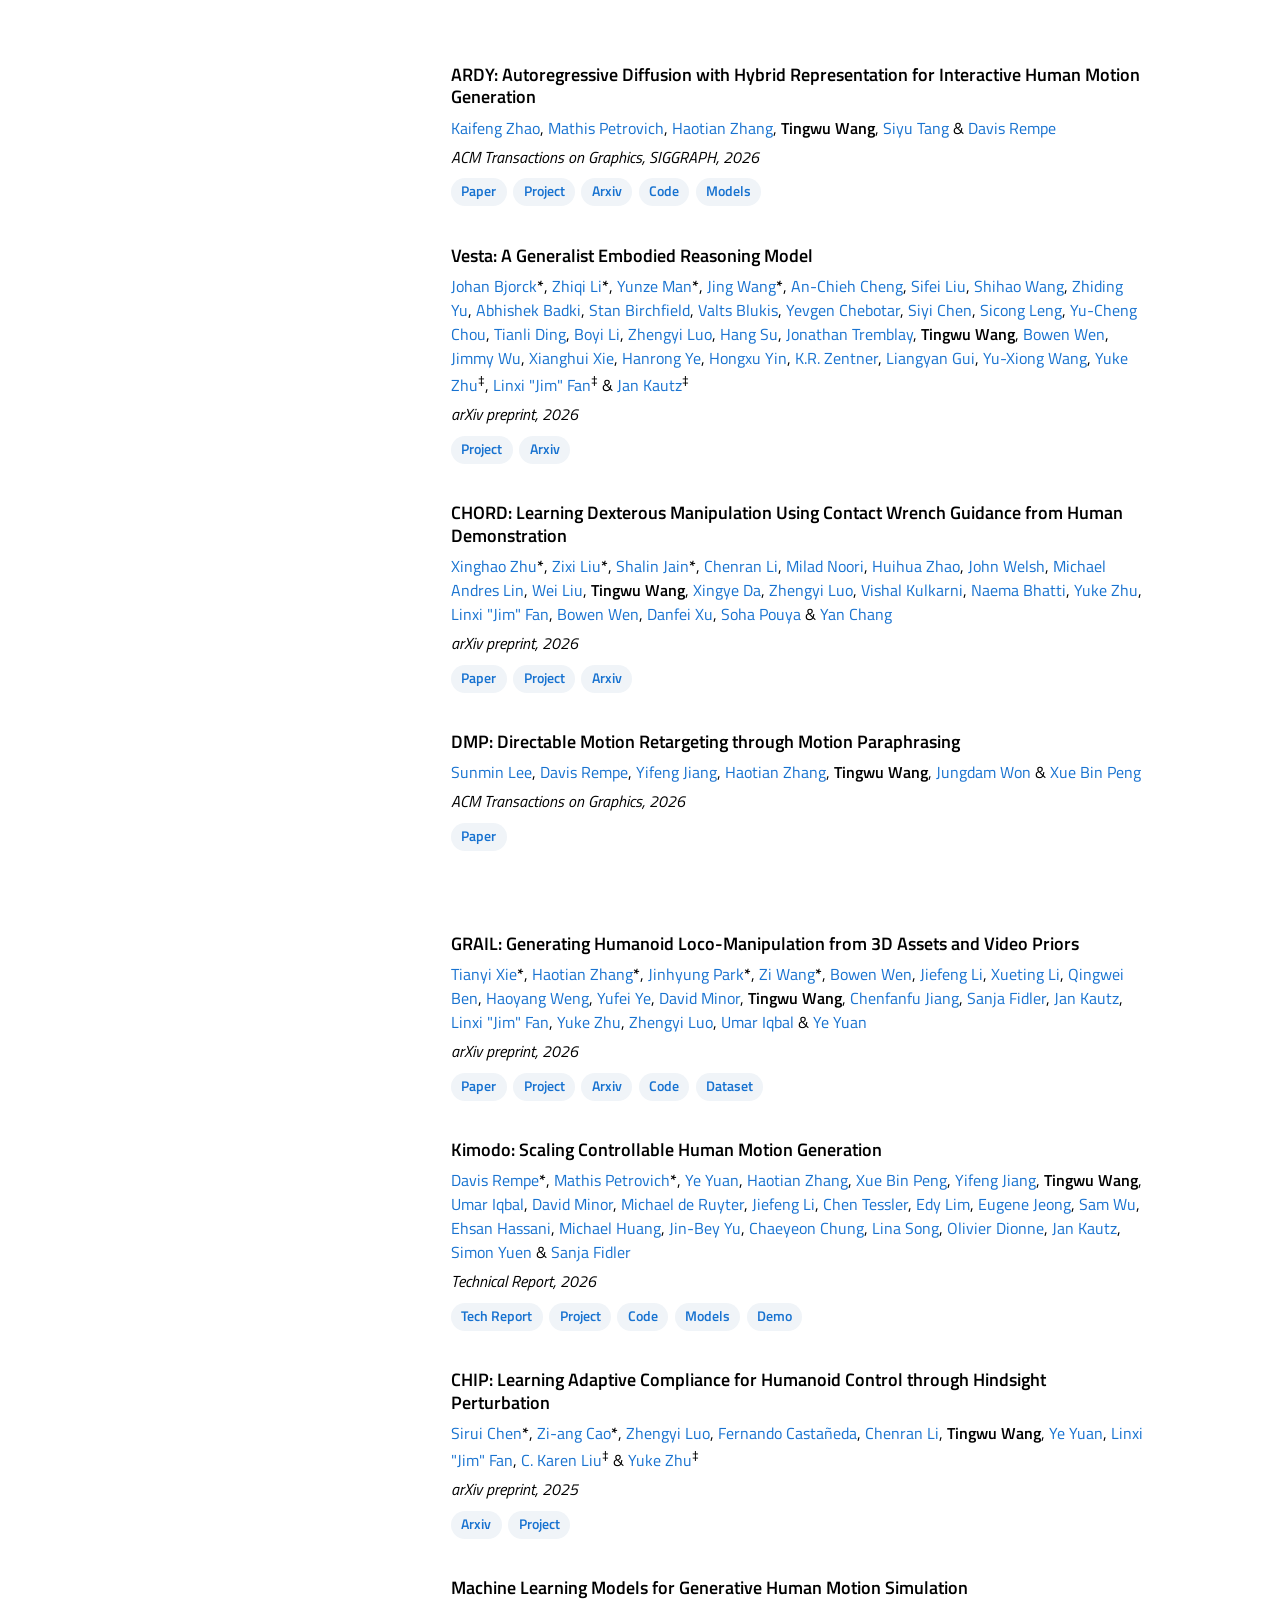
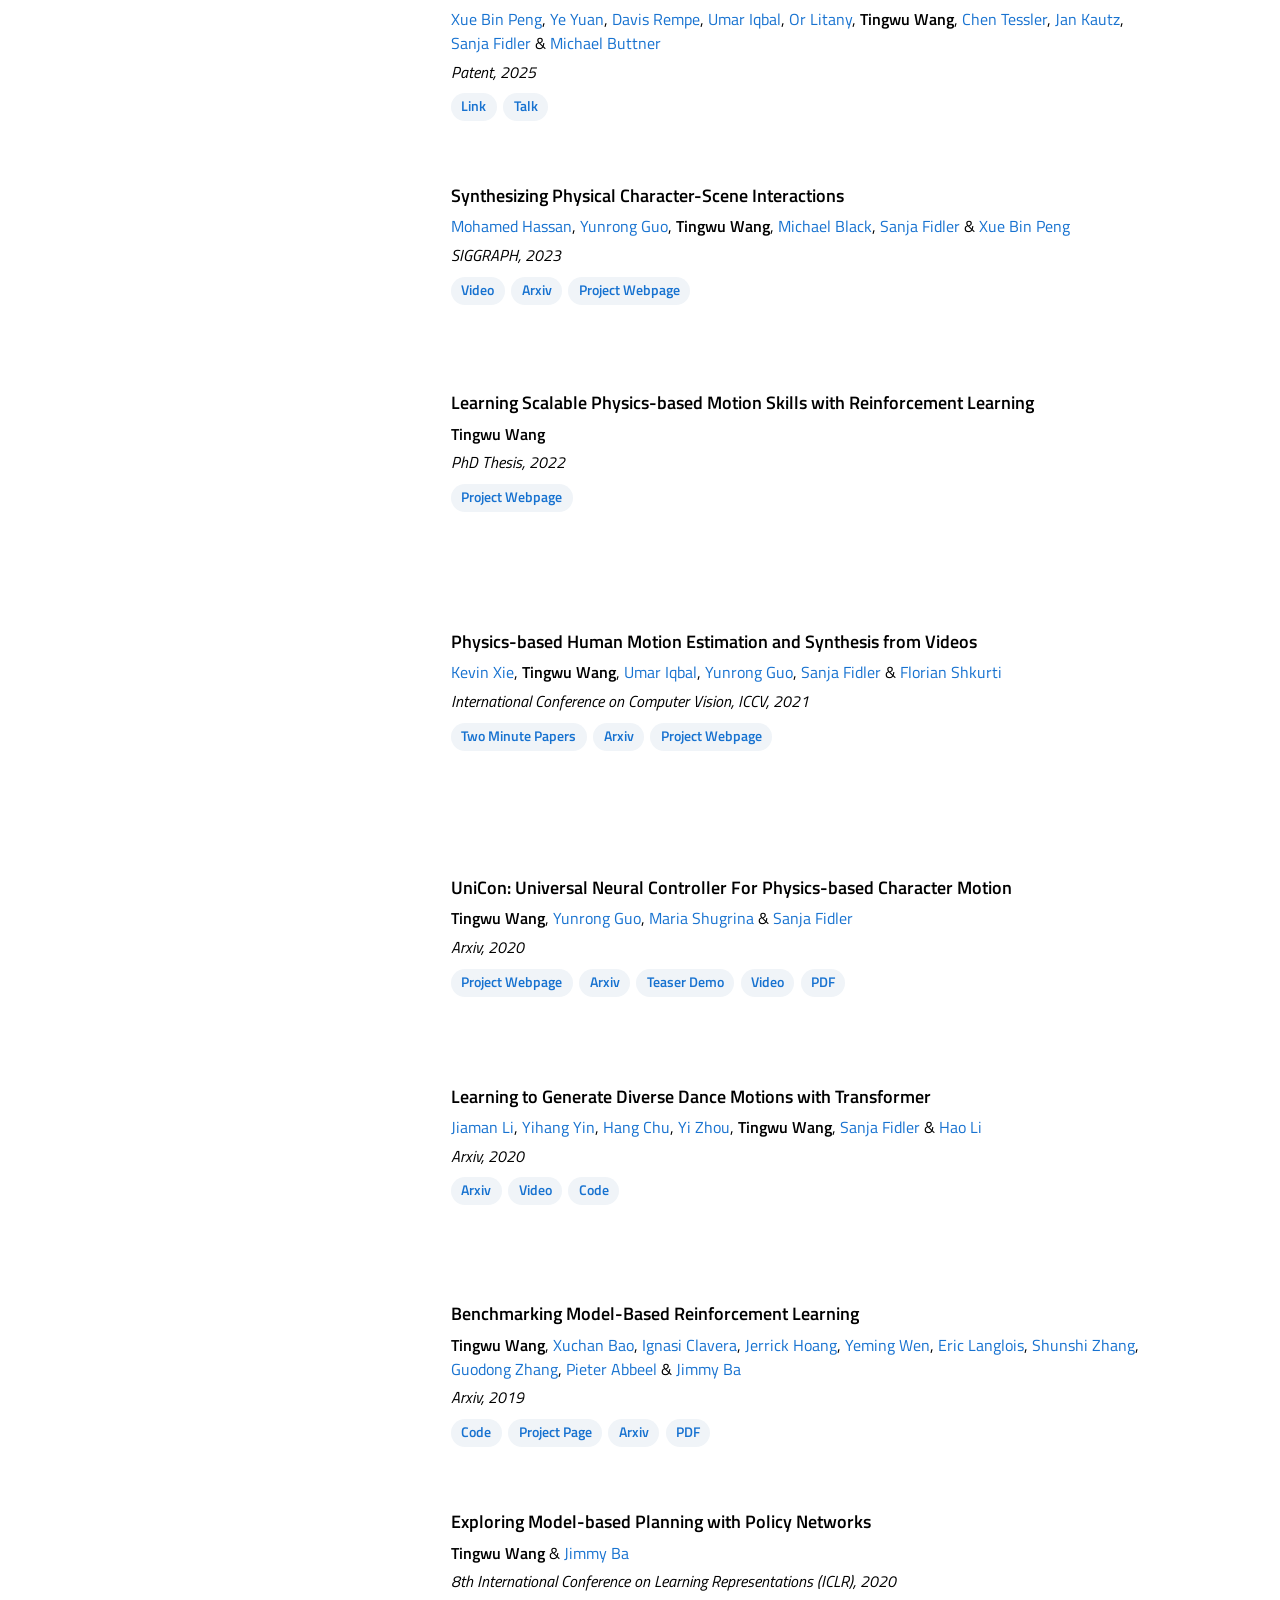
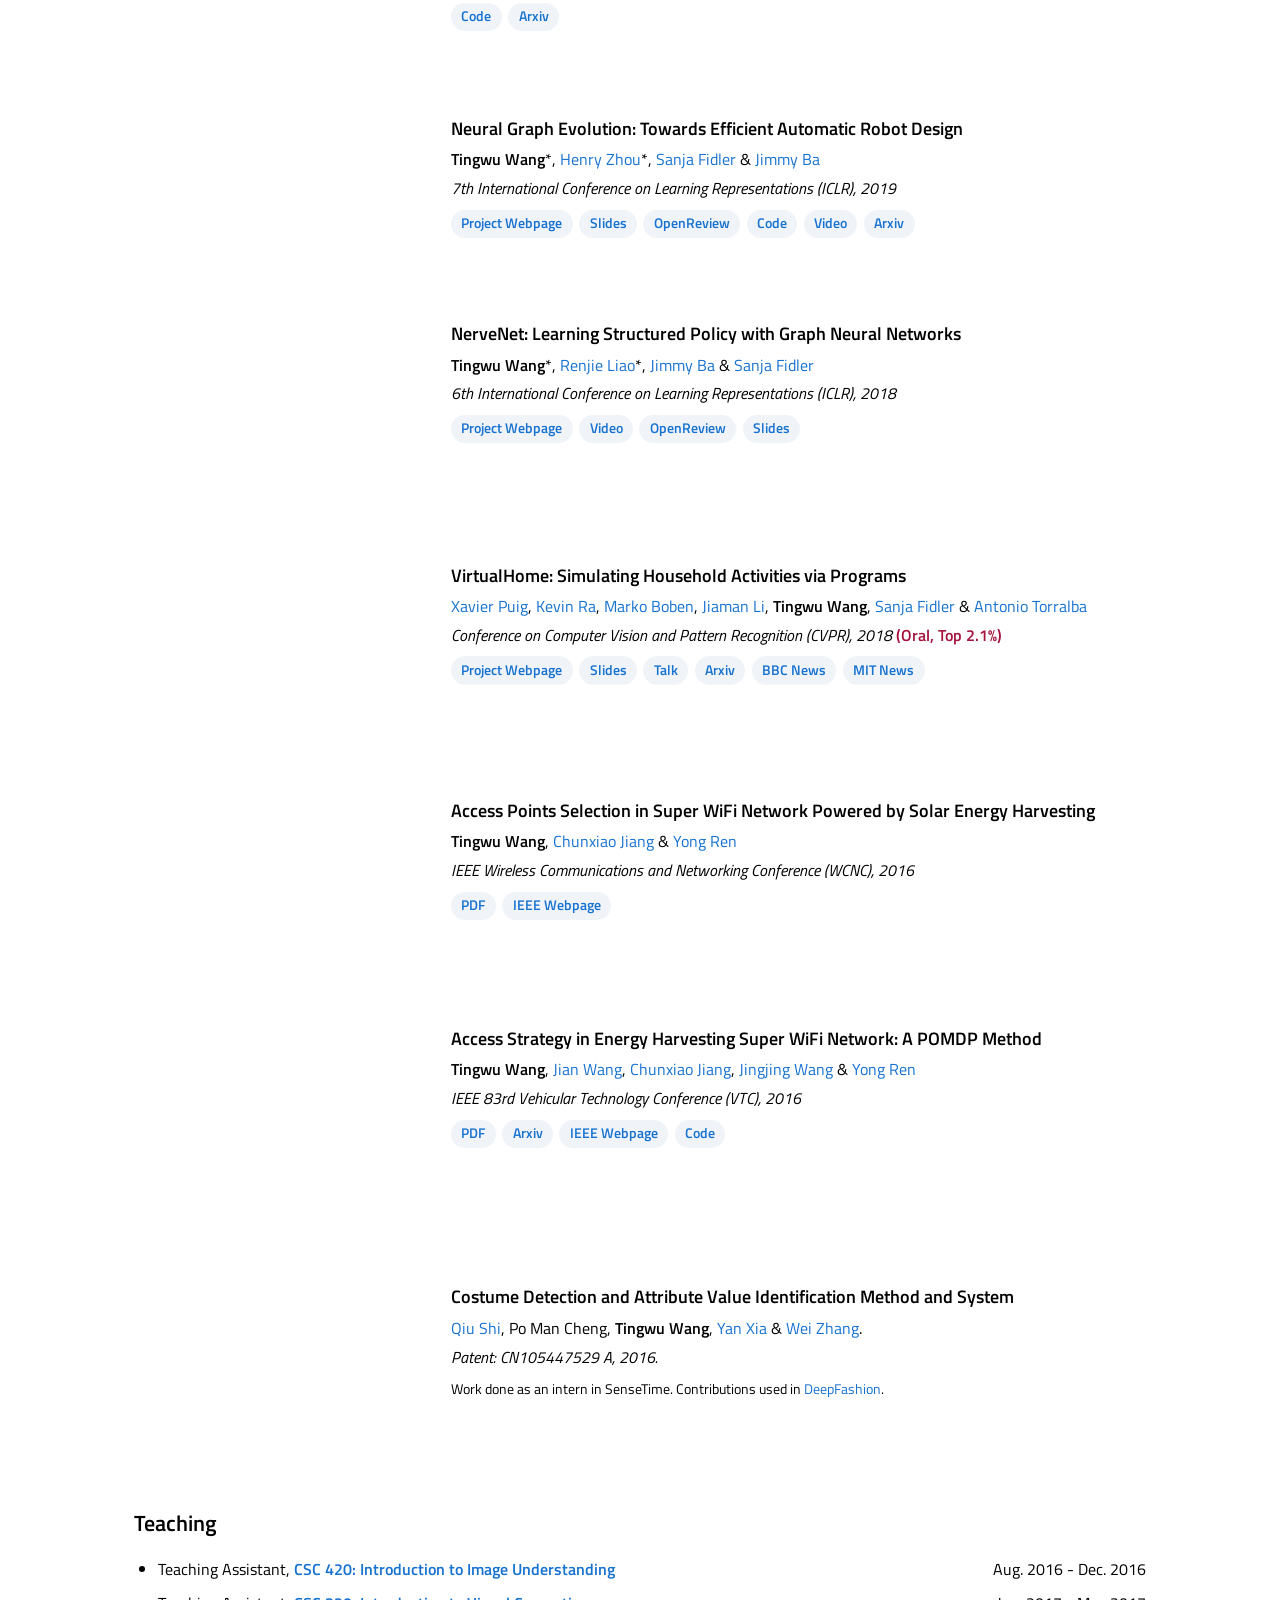
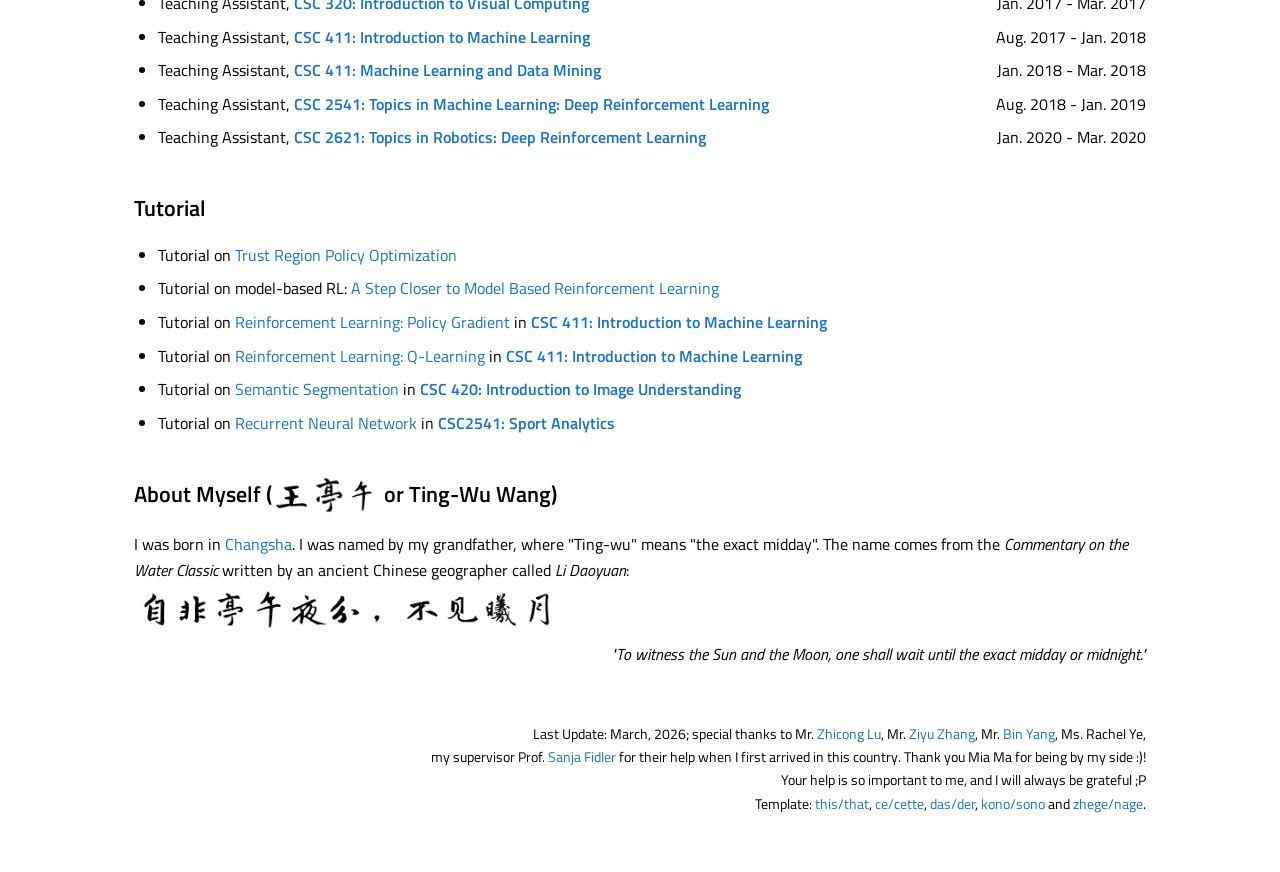
==== commit 1b4dd24a: "add date to SONIC cover badge: Cover of Science, Aug 2026 Co-Authored-By: Claude Fable 5 <noreply@an" ====
--- a/index.html
+++ b/index.html
@@ -256,7 +256,7 @@
                             <a href="https://jimfan.me">Linxi "Jim" Fan</a><sup>&#8225;</sup> &amp;
                             <a href="https://yukezhu.me">Yuke Zhu</a><sup>&#8225;</sup>
                         </p>
-                        <p class="pub-venue"><em>Science Robotics</em>, 2026 <strong class="pub-highlight">(Cover of Science)</strong></p>
+                        <p class="pub-venue"><em>Science Robotics</em>, 2026 <strong class="pub-highlight">(Cover of Science, Aug 2026)</strong></p>
                         <div class="pub-links">
                             <a href="https://www.science.org/doi/10.1126/scirobotics.aed4592">Paper</a>
                             <a href="https://nvlabs.github.io/GEAR-SONIC/">Project</a>
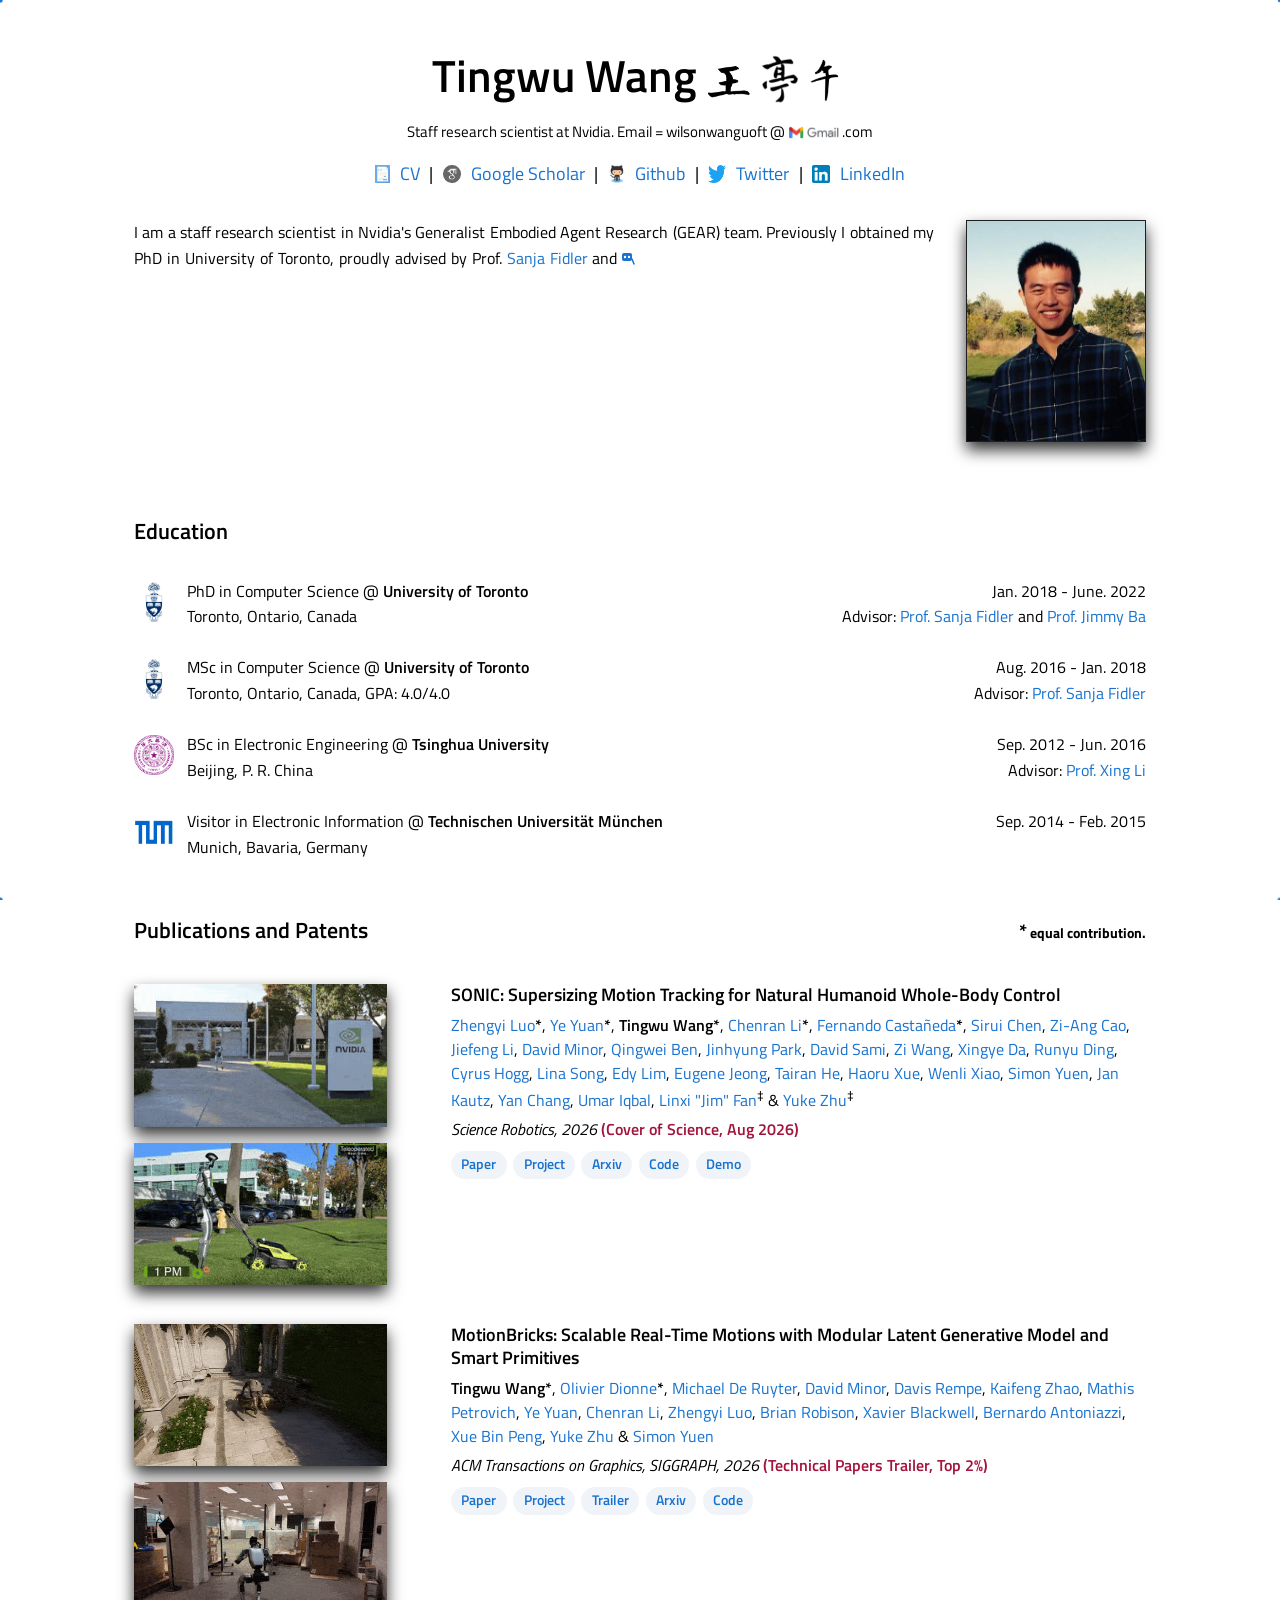
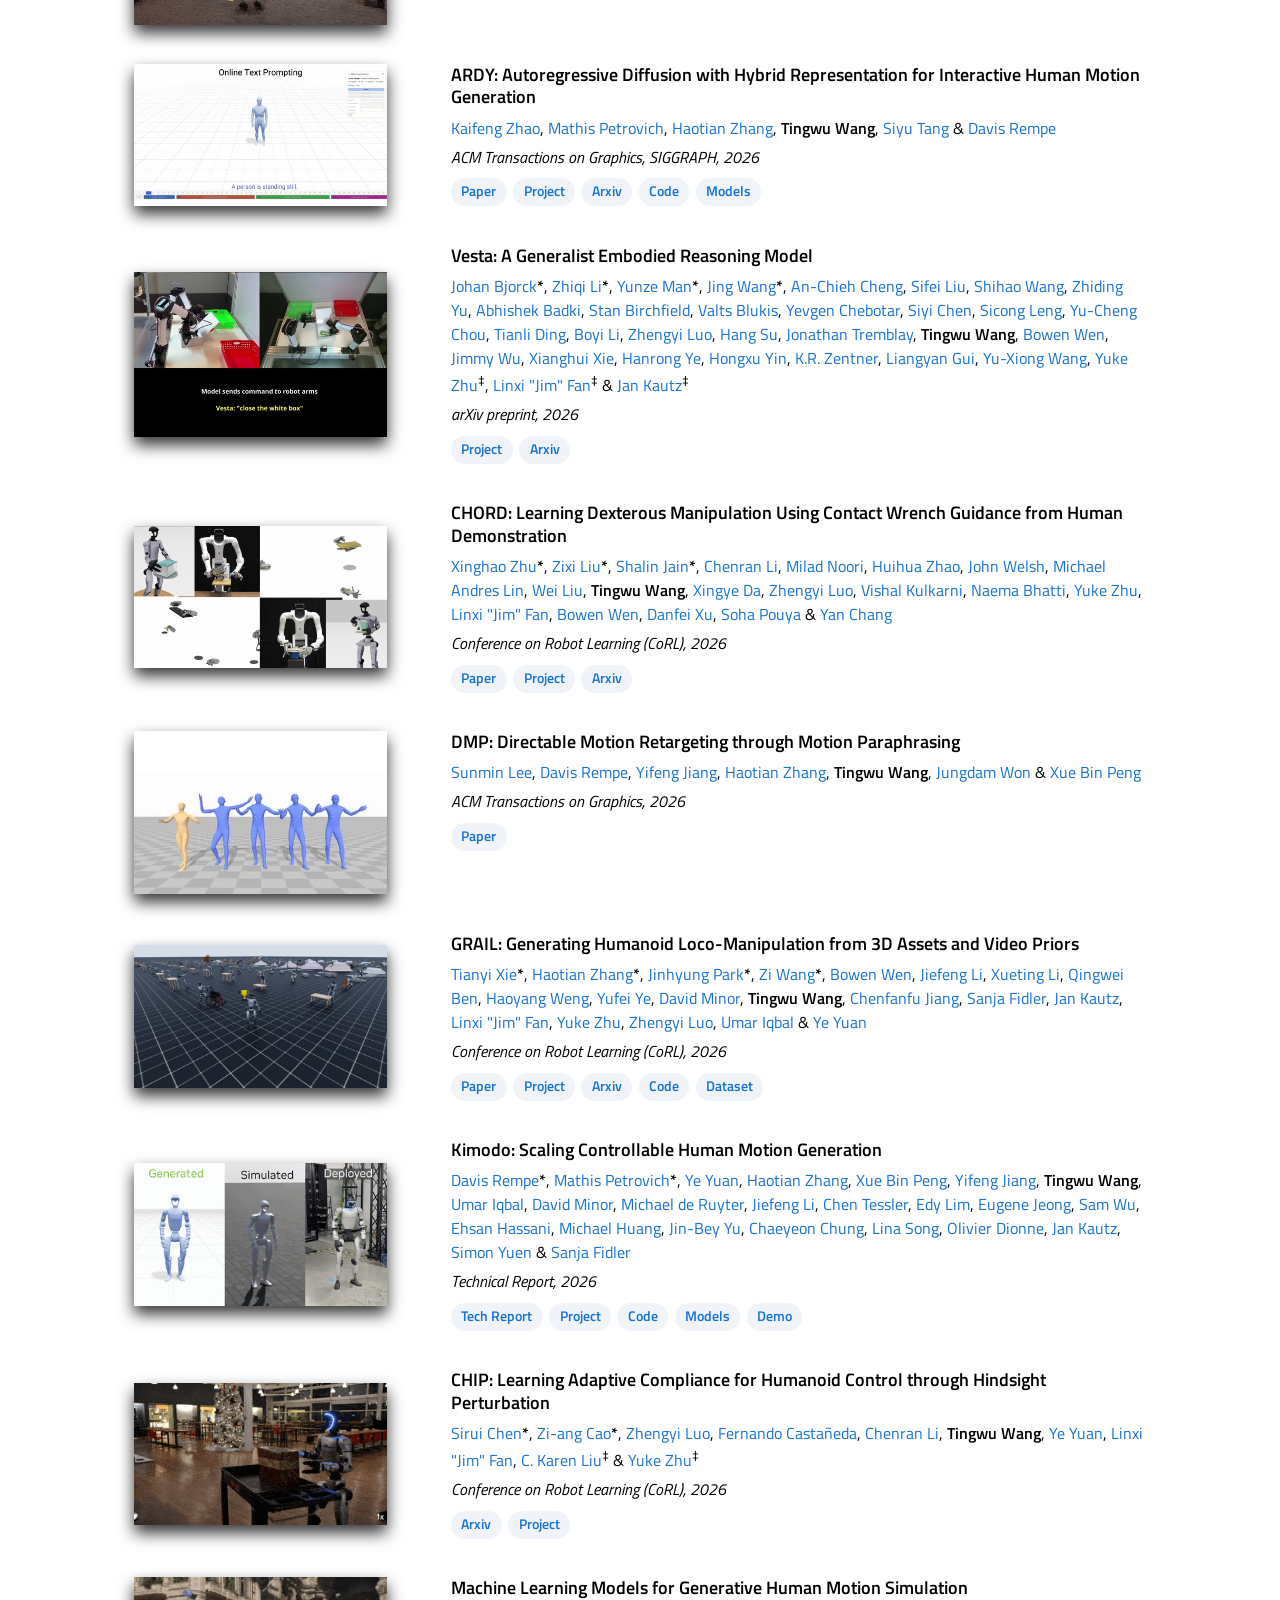
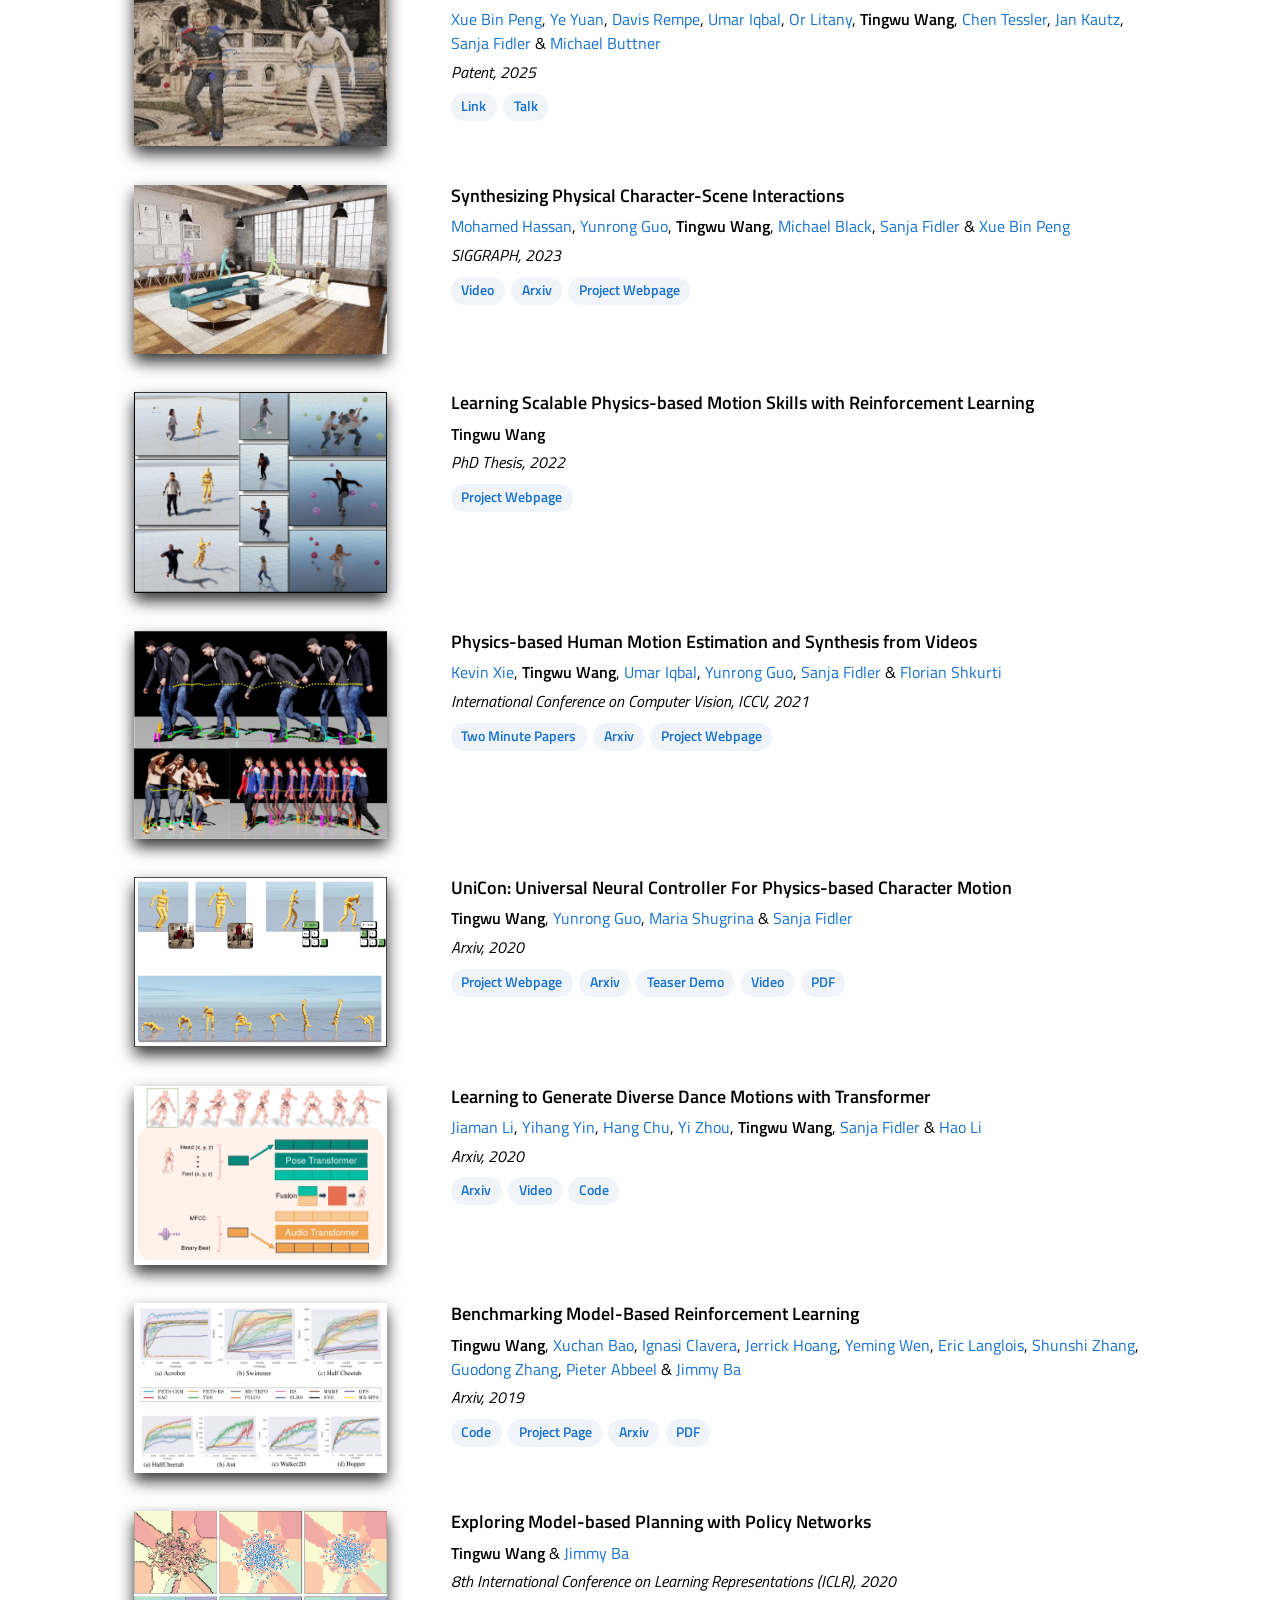
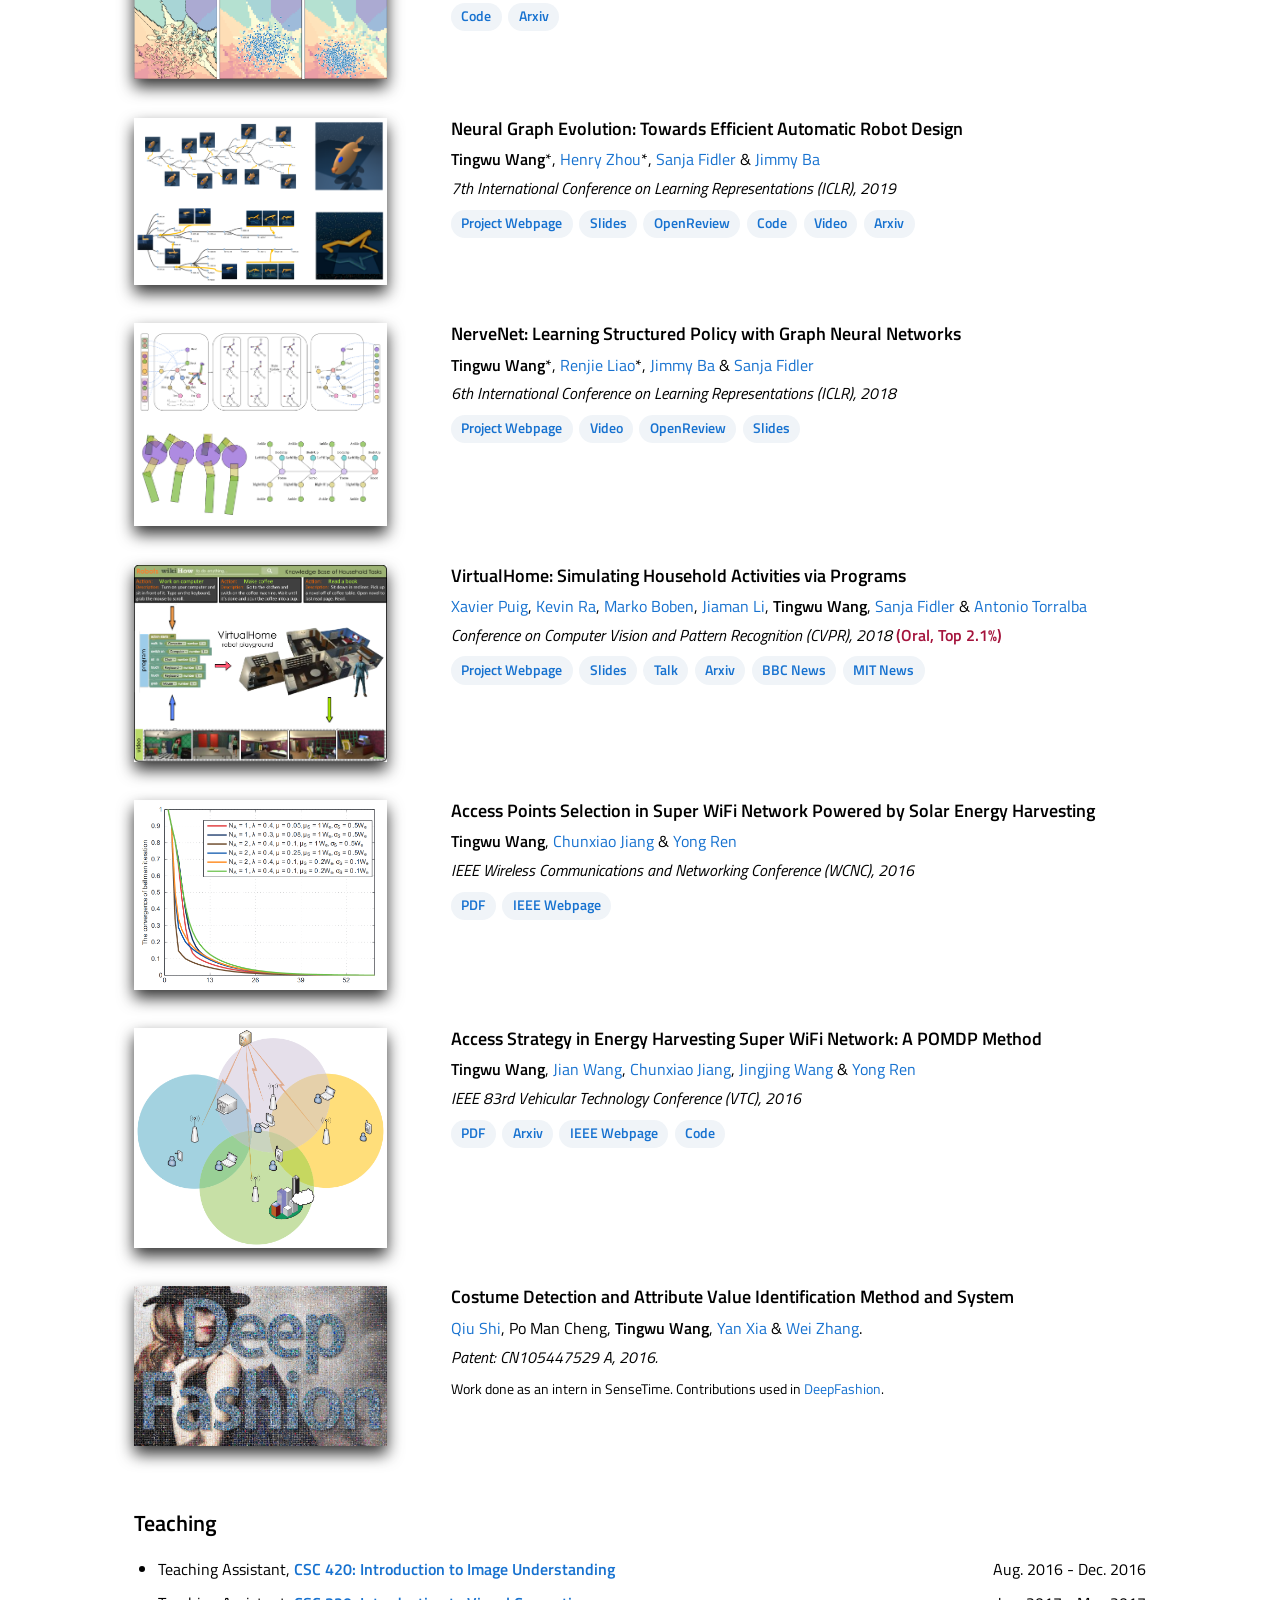
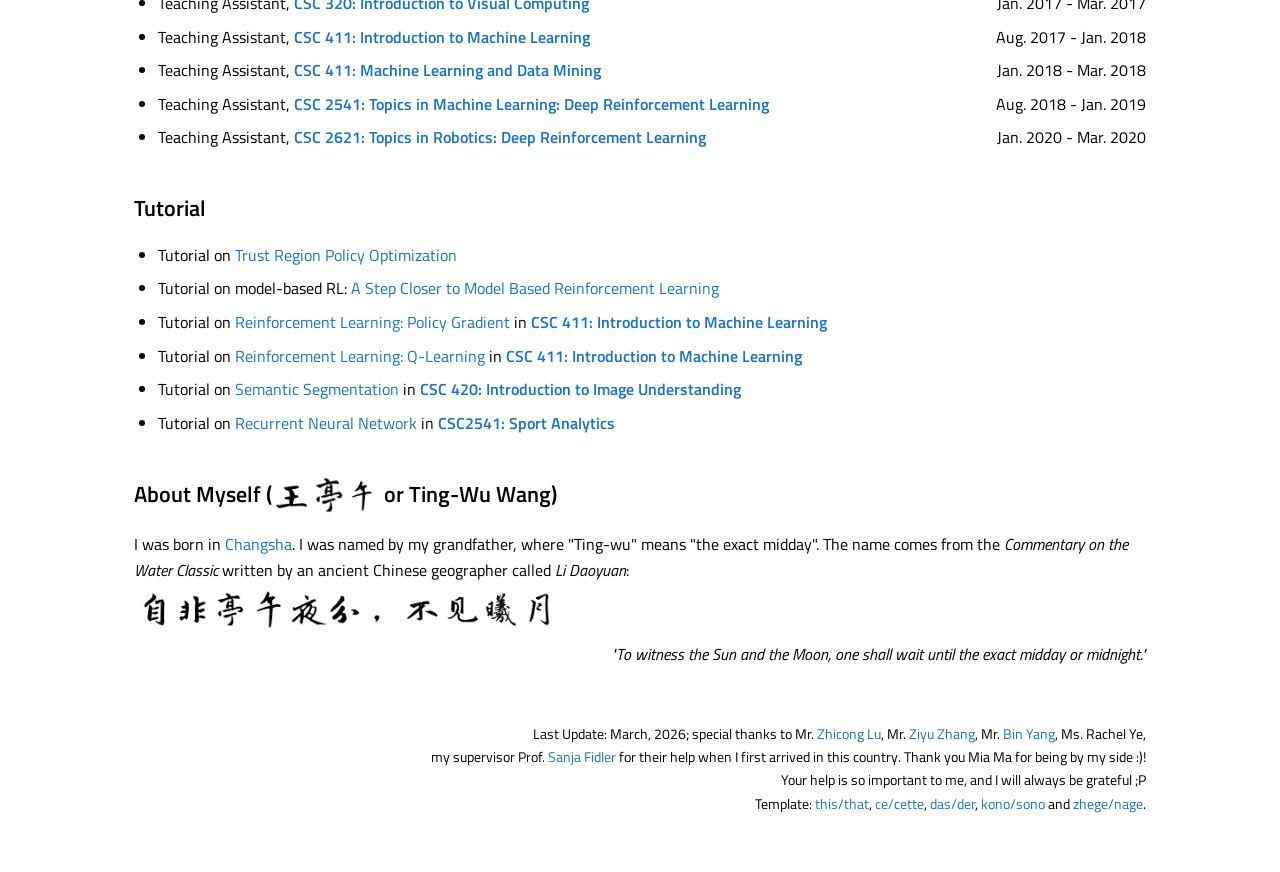
==== commit 0e9c2285: "CHORD, GRAIL, CHIP accepted to CoRL 2026: update venues Co-Authored-By: Claude Opus 5 (1M context) <" ====
--- a/index.html
+++ b/index.html
@@ -418,7 +418,7 @@
                             <a href="https://scholar.google.com/citations?user=qns86fUAAAAJ">Soha Pouya</a> &amp;
                             <a href="https://www.linkedin.com/in/yanchang1">Yan Chang</a>
                         </p>
-                        <p class="pub-venue"><em>arXiv preprint</em>, 2026</p>
+                        <p class="pub-venue"><em>Conference on Robot Learning (CoRL)</em>, 2026</p>
                         <div class="pub-links">
                             <a href="https://nvidia-isaac.github.io/video_to_data/chord/chord.pdf">Paper</a>
                             <a href="https://nvidia-isaac.github.io/video_to_data/chord/">Project</a>
@@ -483,7 +483,7 @@
                             <a href="https://www.umariqbal.info/">Umar Iqbal</a> &amp;
                             <a href="https://www.ye-yuan.com/">Ye Yuan</a>
                         </p>
-                        <p class="pub-venue"><em>arXiv preprint</em>, 2026</p>
+                        <p class="pub-venue"><em>Conference on Robot Learning (CoRL)</em>, 2026</p>
                         <div class="pub-links">
                             <a href="https://research.nvidia.com/labs/dair/grail/static/pdf/GRAIL.pdf">Paper</a>
                             <a href="https://research.nvidia.com/labs/dair/grail/">Project</a>
@@ -561,7 +561,7 @@
                             <a href="https://tml.stanford.edu/people/karen-liu">C. Karen Liu</a><sup>&#8225;</sup> &amp;
                             <a href="https://yukezhu.me">Yuke Zhu</a><sup>&#8225;</sup>
                         </p>
-                        <p class="pub-venue"><em>arXiv preprint</em>, 2025</p>
+                        <p class="pub-venue"><em>Conference on Robot Learning (CoRL)</em>, 2026</p>
                         <div class="pub-links">
                             <a href="https://arxiv.org/abs/2512.14689">Arxiv</a>
                             <a href="https://nvlabs.github.io/CHIP/">Project</a>
